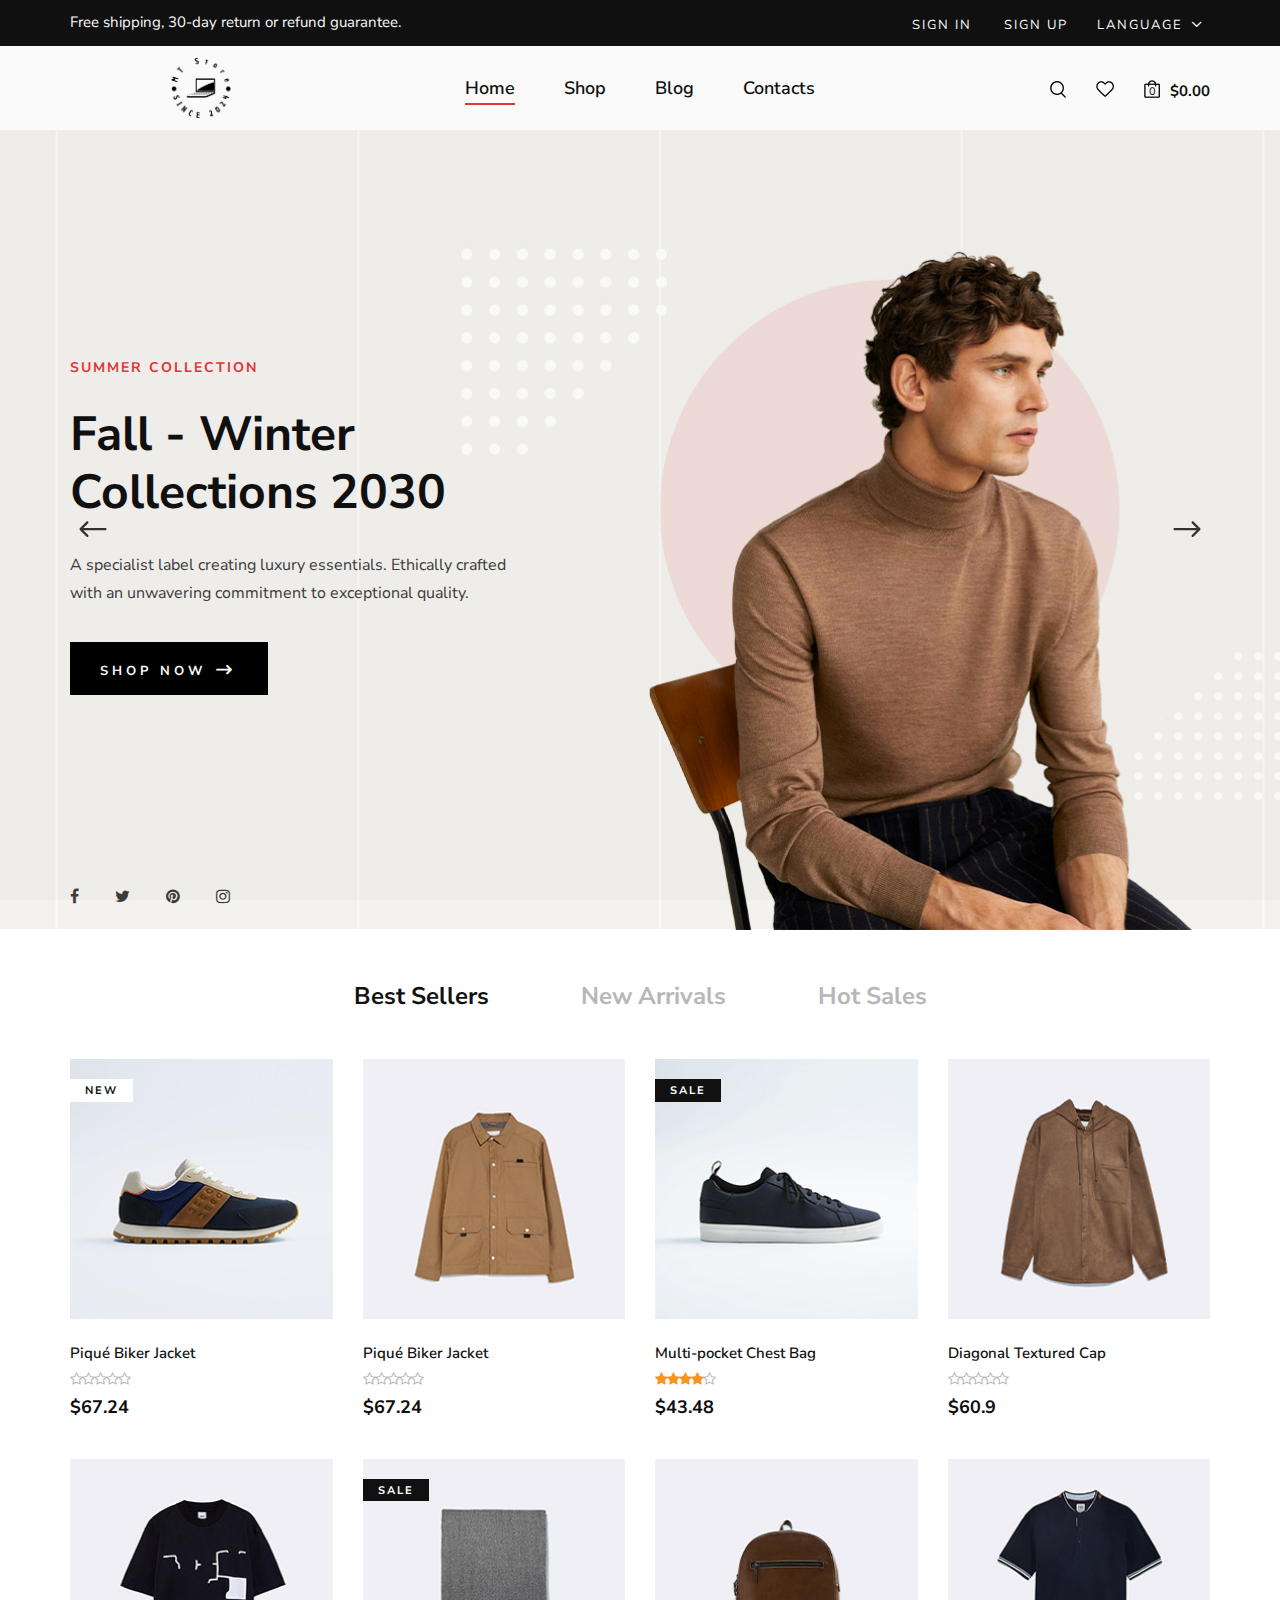
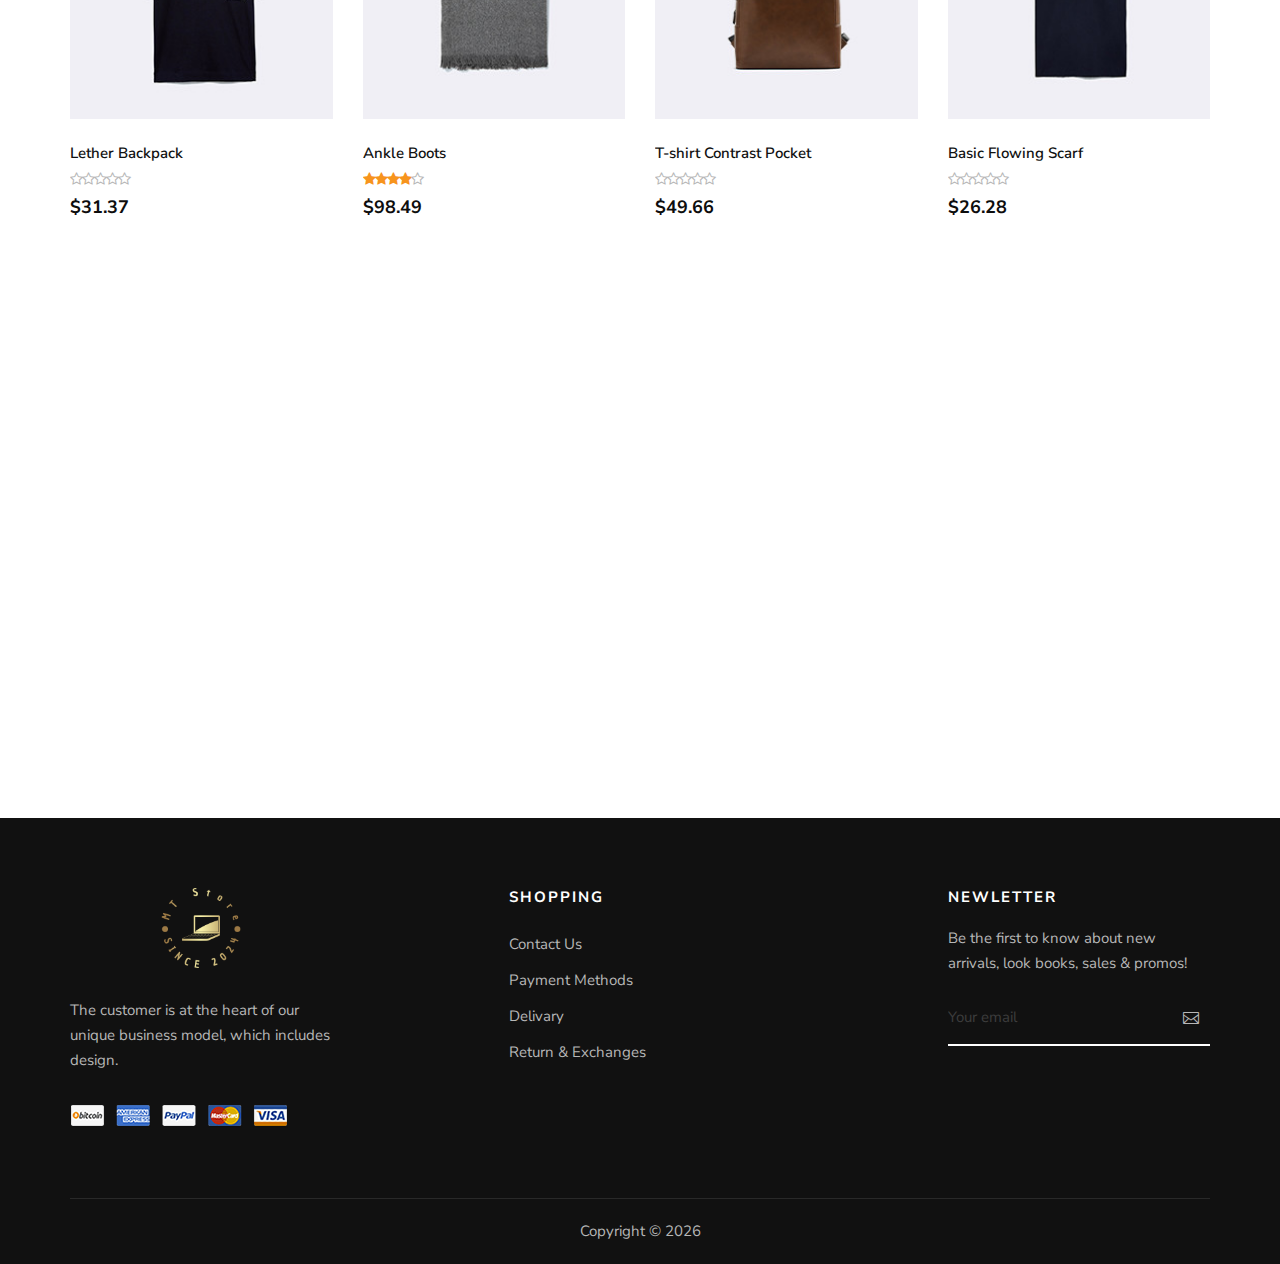
==== index.html @ 8615e16f "first commit" ====
<!DOCTYPE html>
<html lang="zxx">

<head>
  <meta charset="UTF-8">
  <meta name="description" content="Male_Fashion Template">
  <meta name="keywords" content="Male_Fashion, unica, creative, html">
  <meta name="viewport" content="width=device-width, initial-scale=1.0">
  <meta http-equiv="X-UA-Compatible" content="ie=edge">
  <title>MT Store</title>

  <link
    href="https://fonts.googleapis.com/css2?family=Nunito+Sans:wght@300;400;600;700;800;900&display=swap"
    rel="stylesheet">

  <link rel="stylesheet" href="css/bootstrap.min.css" type="text/css">
  <link rel="stylesheet" href="css/font-awesome.min.css" type="text/css">
  <link rel="stylesheet" href="css/elegant-icons.css" type="text/css">
  <link rel="stylesheet" href="css/magnific-popup.css" type="text/css">
  <link rel="stylesheet" href="css/nice-select.css" type="text/css">
  <link rel="stylesheet" href="css/owl.carousel.min.css" type="text/css">
  <link rel="stylesheet" href="css/slicknav.min.css" type="text/css">
  <link rel="stylesheet" href="css/style.css" type="text/css">
</head>

<body>
  <div id="preloder">
    <div class="loader"></div>
  </div>

  <header class="header">
    <div class="header__top">
      <div class="container">
        <div class="row">
          <div class="col-lg-6 col-md-7">
            <div class="header__top__left">
              <p>Free shipping, 30-day return or refund guarantee.</p>
            </div>
          </div>
          <div class="col-lg-6 col-md-5">
            <div class="header__top__right">
              <div class="header__top__links">
                <a href="#">Sign in</a>
                <a href="#">Sign up</a>
              </div>
              <div class="header__top__hover">
                <span>Language <i class="arrow_carrot-down"></i></span>
                <ul>
                  <li>Vietnam</li>
                  <li>English</li>
                  <li>Japan</li>
                </ul>
              </div>
            </div>
          </div>
        </div>
      </div>
    </div>
    <div class="container">
      <div class="row">
        <div class="col-lg-3 col-md-3 justify-content-center align-items-center d-flex">
          <a href="./index.html"><img src="img/mtstore-logo.png" alt="" width="60"
              height="60"></a>
        </div>
        <div class="col-lg-6 col-md-6">
          <nav class="header__menu mobile-menu">
            <ul>
              <li class="active"><a href="./index.html">Home</a></li>
              <li><a href="./shop.html">Shop</a></li>
              <li><a href="./blog.html">Blog</a></li>
              <li><a href="./subpage/contact.html">Contacts</a></li>
            </ul>
          </nav>
        </div>
        <div class="col-lg-3 col-md-3">
          <div class="header__nav__option">
            <a href="#" class="search-switch"><img src="./img/icon/search.png" alt=""></a>
            <a href="#"><img src="./img/icon/heart.png" alt=""></a>
            <a href="#"><img src="./img/icon/cart.png" alt="">
              <span>0</span></a>
            <div class="price">$0.00</div>
          </div>
        </div>
      </div>
      <div class="canvas__open"><i class="fa fa-bars"></i></div>
    </div>
  </header>

  <section class="hero">
    <div class="hero__slider owl-carousel">
      <div class="hero__items set-bg" data-setbg="img/hero/hero-1.jpg">
        <div class="container">
          <div class="row">
            <div class="col-xl-5 col-lg-7 col-md-8">
              <div class="hero__text">
                <h6>Summer Collection</h6>
                <h2>Fall - Winter Collections 2030</h2>
                <p>A specialist label creating luxury essentials.
                  Ethically crafted with an unwavering
                  commitment to exceptional quality.</p>
                <a href="#" class="primary-btn">Shop now <span
                    class="arrow_right"></span></a>
                <div class="hero__social">
                  <a href="#"><i class="fa fa-facebook"></i></a>
                  <a href="#"><i class="fa fa-twitter"></i></a>
                  <a href="#"><i class="fa fa-pinterest"></i></a>
                  <a href="#"><i class="fa fa-instagram"></i></a>
                </div>
              </div>
            </div>
          </div>
        </div>
      </div>
      <div class="hero__items set-bg" data-setbg="img/hero/hero-2.jpg">
        <div class="container">
          <div class="row">
            <div class="col-xl-5 col-lg-7 col-md-8">
              <div class="hero__text">
                <h6>Summer Collection</h6>
                <h2>Fall - Winter Collections 2030</h2>
                <p>A specialist label creating luxury essentials.
                  Ethically crafted with an unwavering
                  commitment to exceptional quality.</p>
                <a href="#" class="primary-btn">Shop now <span
                    class="arrow_right"></span></a>
                <div class="hero__social">
                  <a href="#"><i class="fa fa-facebook"></i></a>
                  <a href="#"><i class="fa fa-twitter"></i></a>
                  <a href="#"><i class="fa fa-pinterest"></i></a>
                  <a href="#"><i class="fa fa-instagram"></i></a>
                </div>
              </div>
            </div>
          </div>
        </div>
      </div>
    </div>
  </section>

  <section class="product spad mt-5">
    <div class="container">
      <div class="row">
        <div class="col-lg-12">
          <ul class="filter__controls">
            <li class="active" data-filter="*">Best Sellers</li>
            <li data-filter=".new-arrivals">New Arrivals</li>
            <li data-filter=".hot-sales">Hot Sales</li>
          </ul>
        </div>
      </div>
      <div class="row product__filter">
        <div class="col-lg-3 col-md-6 col-sm-6 col-md-6 col-sm-6 mix new-arrivals">
          <div class="product__item">
            <div class="product__item__pic set-bg" data-setbg="img/product/product-1.jpg">
              <span class="label">New</span>
              <ul class="product__hover">
                <li><a href="#"><img src="img/icon/heart.png" alt=""></a>
                </li>
                <li><a href="#"><img src="img/icon/compare.png" alt="">
                    <span>Compare</span></a></li>
                <li><a href="#"><img src="img/icon/search.png" alt=""></a>
                </li>
              </ul>
            </div>
            <div class="product__item__text">
              <h6>Piqué Biker Jacket</h6>
              <a href="#" class="add-cart">+ Add To Cart</a>
              <div class="rating">
                <i class="fa fa-star-o"></i>
                <i class="fa fa-star-o"></i>
                <i class="fa fa-star-o"></i>
                <i class="fa fa-star-o"></i>
                <i class="fa fa-star-o"></i>
              </div>
              <h5>$67.24</h5>
              <div class="product__color__select">
                <label for="pc-1">
                  <input type="radio" id="pc-1">
                </label>
                <label class="active black" for="pc-2">
                  <input type="radio" id="pc-2">
                </label>
                <label class="grey" for="pc-3">
                  <input type="radio" id="pc-3">
                </label>
              </div>
            </div>
          </div>
        </div>
        <div class="col-lg-3 col-md-6 col-sm-6 col-md-6 col-sm-6 mix hot-sales">
          <div class="product__item">
            <div class="product__item__pic set-bg" data-setbg="img/product/product-2.jpg">
              <ul class="product__hover">
                <li><a href="#"><img src="img/icon/heart.png" alt=""></a>
                </li>
                <li><a href="#"><img src="img/icon/compare.png" alt="">
                    <span>Compare</span></a></li>
                <li><a href="#"><img src="img/icon/search.png" alt=""></a>
                </li>
              </ul>
            </div>
            <div class="product__item__text">
              <h6>Piqué Biker Jacket</h6>
              <a href="#" class="add-cart">+ Add To Cart</a>
              <div class="rating">
                <i class="fa fa-star-o"></i>
                <i class="fa fa-star-o"></i>
                <i class="fa fa-star-o"></i>
                <i class="fa fa-star-o"></i>
                <i class="fa fa-star-o"></i>
              </div>
              <h5>$67.24</h5>
              <div class="product__color__select">
                <label for="pc-4">
                  <input type="radio" id="pc-4">
                </label>
                <label class="active black" for="pc-5">
                  <input type="radio" id="pc-5">
                </label>
                <label class="grey" for="pc-6">
                  <input type="radio" id="pc-6">
                </label>
              </div>
            </div>
          </div>
        </div>
        <div class="col-lg-3 col-md-6 col-sm-6 col-md-6 col-sm-6 mix new-arrivals">
          <div class="product__item sale">
            <div class="product__item__pic set-bg" data-setbg="img/product/product-3.jpg">
              <span class="label">Sale</span>
              <ul class="product__hover">
                <li><a href="#"><img src="img/icon/heart.png" alt=""></a>
                </li>
                <li><a href="#"><img src="img/icon/compare.png" alt="">
                    <span>Compare</span></a></li>
                <li><a href="#"><img src="img/icon/search.png" alt=""></a>
                </li>
              </ul>
            </div>
            <div class="product__item__text">
              <h6>Multi-pocket Chest Bag</h6>
              <a href="#" class="add-cart">+ Add To Cart</a>
              <div class="rating">
                <i class="fa fa-star"></i>
                <i class="fa fa-star"></i>
                <i class="fa fa-star"></i>
                <i class="fa fa-star"></i>
                <i class="fa fa-star-o"></i>
              </div>
              <h5>$43.48</h5>
              <div class="product__color__select">
                <label for="pc-7">
                  <input type="radio" id="pc-7">
                </label>
                <label class="active black" for="pc-8">
                  <input type="radio" id="pc-8">
                </label>
                <label class="grey" for="pc-9">
                  <input type="radio" id="pc-9">
                </label>
              </div>
            </div>
          </div>
        </div>
        <div class="col-lg-3 col-md-6 col-sm-6 col-md-6 col-sm-6 mix hot-sales">
          <div class="product__item">
            <div class="product__item__pic set-bg" data-setbg="img/product/product-4.jpg">
              <ul class="product__hover">
                <li><a href="#"><img src="img/icon/heart.png" alt=""></a>
                </li>
                <li><a href="#"><img src="img/icon/compare.png" alt="">
                    <span>Compare</span></a></li>
                <li><a href="#"><img src="img/icon/search.png" alt=""></a>
                </li>
              </ul>
            </div>
            <div class="product__item__text">
              <h6>Diagonal Textured Cap</h6>
              <a href="#" class="add-cart">+ Add To Cart</a>
              <div class="rating">
                <i class="fa fa-star-o"></i>
                <i class="fa fa-star-o"></i>
                <i class="fa fa-star-o"></i>
                <i class="fa fa-star-o"></i>
                <i class="fa fa-star-o"></i>
              </div>
              <h5>$60.9</h5>
              <div class="product__color__select">
                <label for="pc-10">
                  <input type="radio" id="pc-10">
                </label>
                <label class="active black" for="pc-11">
                  <input type="radio" id="pc-11">
                </label>
                <label class="grey" for="pc-12">
                  <input type="radio" id="pc-12">
                </label>
              </div>
            </div>
          </div>
        </div>
        <div class="col-lg-3 col-md-6 col-sm-6 col-md-6 col-sm-6 mix new-arrivals">
          <div class="product__item">
            <div class="product__item__pic set-bg" data-setbg="img/product/product-5.jpg">
              <ul class="product__hover">
                <li><a href="#"><img src="img/icon/heart.png" alt=""></a>
                </li>
                <li><a href="#"><img src="img/icon/compare.png" alt="">
                    <span>Compare</span></a></li>
                <li><a href="#"><img src="img/icon/search.png" alt=""></a>
                </li>
              </ul>
            </div>
            <div class="product__item__text">
              <h6>Lether Backpack</h6>
              <a href="#" class="add-cart">+ Add To Cart</a>
              <div class="rating">
                <i class="fa fa-star-o"></i>
                <i class="fa fa-star-o"></i>
                <i class="fa fa-star-o"></i>
                <i class="fa fa-star-o"></i>
                <i class="fa fa-star-o"></i>
              </div>
              <h5>$31.37</h5>
              <div class="product__color__select">
                <label for="pc-13">
                  <input type="radio" id="pc-13">
                </label>
                <label class="active black" for="pc-14">
                  <input type="radio" id="pc-14">
                </label>
                <label class="grey" for="pc-15">
                  <input type="radio" id="pc-15">
                </label>
              </div>
            </div>
          </div>
        </div>
        <div class="col-lg-3 col-md-6 col-sm-6 col-md-6 col-sm-6 mix hot-sales">
          <div class="product__item sale">
            <div class="product__item__pic set-bg" data-setbg="img/product/product-6.jpg">
              <span class="label">Sale</span>
              <ul class="product__hover">
                <li><a href="#"><img src="img/icon/heart.png" alt=""></a>
                </li>
                <li><a href="#"><img src="img/icon/compare.png" alt="">
                    <span>Compare</span></a></li>
                <li><a href="#"><img src="img/icon/search.png" alt=""></a>
                </li>
              </ul>
            </div>
            <div class="product__item__text">
              <h6>Ankle Boots</h6>
              <a href="#" class="add-cart">+ Add To Cart</a>
              <div class="rating">
                <i class="fa fa-star"></i>
                <i class="fa fa-star"></i>
                <i class="fa fa-star"></i>
                <i class="fa fa-star"></i>
                <i class="fa fa-star-o"></i>
              </div>
              <h5>$98.49</h5>
              <div class="product__color__select">
                <label for="pc-16">
                  <input type="radio" id="pc-16">
                </label>
                <label class="active black" for="pc-17">
                  <input type="radio" id="pc-17">
                </label>
                <label class="grey" for="pc-18">
                  <input type="radio" id="pc-18">
                </label>
              </div>
            </div>
          </div>
        </div>
        <div class="col-lg-3 col-md-6 col-sm-6 col-md-6 col-sm-6 mix new-arrivals">
          <div class="product__item">
            <div class="product__item__pic set-bg" data-setbg="img/product/product-7.jpg">
              <ul class="product__hover">
                <li><a href="#"><img src="img/icon/heart.png" alt=""></a>
                </li>
                <li><a href="#"><img src="img/icon/compare.png" alt="">
                    <span>Compare</span></a></li>
                <li><a href="#"><img src="img/icon/search.png" alt=""></a>
                </li>
              </ul>
            </div>
            <div class="product__item__text">
              <h6>T-shirt Contrast Pocket</h6>
              <a href="#" class="add-cart">+ Add To Cart</a>
              <div class="rating">
                <i class="fa fa-star-o"></i>
                <i class="fa fa-star-o"></i>
                <i class="fa fa-star-o"></i>
                <i class="fa fa-star-o"></i>
                <i class="fa fa-star-o"></i>
              </div>
              <h5>$49.66</h5>
              <div class="product__color__select">
                <label for="pc-19">
                  <input type="radio" id="pc-19">
                </label>
                <label class="active black" for="pc-20">
                  <input type="radio" id="pc-20">
                </label>
                <label class="grey" for="pc-21">
                  <input type="radio" id="pc-21">
                </label>
              </div>
            </div>
          </div>
        </div>
        <div class="col-lg-3 col-md-6 col-sm-6 col-md-6 col-sm-6 mix hot-sales">
          <div class="product__item">
            <div class="product__item__pic set-bg" data-setbg="img/product/product-8.jpg">
              <ul class="product__hover">
                <li><a href="#"><img src="img/icon/heart.png" alt=""></a>
                </li>
                <li><a href="#"><img src="img/icon/compare.png" alt="">
                    <span>Compare</span></a></li>
                <li><a href="#"><img src="img/icon/search.png" alt=""></a>
                </li>
              </ul>
            </div>
            <div class="product__item__text">
              <h6>Basic Flowing Scarf</h6>
              <a href="#" class="add-cart">+ Add To Cart</a>
              <div class="rating">
                <i class="fa fa-star-o"></i>
                <i class="fa fa-star-o"></i>
                <i class="fa fa-star-o"></i>
                <i class="fa fa-star-o"></i>
                <i class="fa fa-star-o"></i>
              </div>
              <h5>$26.28</h5>
              <div class="product__color__select">
                <label for="pc-22">
                  <input type="radio" id="pc-22">
                </label>
                <label class="active black" for="pc-23">
                  <input type="radio" id="pc-23">
                </label>
                <label class="grey" for="pc-24">
                  <input type="radio" id="pc-24">
                </label>
              </div>
            </div>
          </div>
        </div>
      </div>
    </div>
  </section>

  <div class="map">
    <iframe class="gmap_iframe" frameborder="0" height="100%" scrolling="no"
      marginheight="0" marginwidth="0"
      src="https://maps.google.com/maps?width=600&amp;height=400&amp;hl=en&amp;q=941 Tran xuan soan&amp;t=&amp;z=14&amp;ie=UTF8&amp;iwloc=B&amp;output=embed">
    </iframe>
  </div>
  <footer class="footer">
    <div class="container">
      <div class="row justify-content-between">
        <div class="col-lg-3 col-md-6 col-sm-6">
          <div class="footer__about">
            <div class="footer__logo d-flex justify-content-center">
              <a href="#"><img src="img/mtstore-footer-logo.png" alt="" width="80"
                  height="80"></a>
            </div>
            <p>The customer is at the heart of our unique business model,
              which includes design.</p>
            <a href="#"><img src="img/payment.png" alt=""></a>
          </div>
        </div>
        <div class="col-lg-2 col-md-3 col-sm-6">
          <div class="footer__widget">
            <h6>Shopping</h6>
            <ul>
              <li><a href="#">Contact Us</a></li>
              <li><a href="#">Payment Methods</a></li>
              <li><a href="#">Delivary</a></li>
              <li><a href="#">Return & Exchanges</a></li>
            </ul>
          </div>
        </div>
        <div class="col-lg-3 offset-lg-1 col-md-6 col-sm-6">
          <div class="footer__widget">
            <h6>NewLetter</h6>
            <div class="footer__newslatter">
              <p>Be the first to know about new arrivals, look books,
                sales
                & promos!</p>
              <form action="#">
                <input type="text" placeholder="Your email">
                <button type="submit"><span class="icon_mail_alt"></span></button>
              </form>
            </div>
          </div>
        </div>
      </div>
      <div class="row">
        <div class="col-lg-12 text-center">
          <div class="footer__copyright__text">
            <p>Copyright ©
              <script>
                document.write(new Date().getFullYear());
              </script>
          </div>
        </div>
      </div>
    </div>
  </footer>

  <div class="search-model">
    <div class="h-100 d-flex align-items-center justify-content-center">
      <div class="search-close-switch">+</div>
      <form class="search-model-form">
        <input type="text" id="search-input" placeholder="Search here.....">
      </form>
    </div>
  </div>

  <script src="script/jquery-3.3.1.min.js"></script>
  <script src="script/bootstrap.min.js"></script>
  <script src="script/jquery.nice-select.min.js"></script>
  <script src="script/jquery.nicescroll.min.js"></script>
  <script src="script/jquery.magnific-popup.min.js"></script>
  <script src="script/jquery.countdown.min.js"></script>
  <script src="script/jquery.slicknav.js"></script>
  <script src="script/mixitup.min.js"></script>
  <script src="script/owl.carousel.min.js"></script>
  <script src="script/main.js"></script>
</body>

</html>
---- css/elegant-icons.css ----
@font-face {
	font-family: 'ElegantIcons';
	src:url('../fonts/ElegantIcons.eot');
	src:url('../fonts/ElegantIcons.eot?#iefix') format('embedded-opentype'),
		url('../fonts/ElegantIcons.woff') format('woff'),
		url('../fonts/ElegantIcons.ttf') format('truetype'),
		url('../fonts/ElegantIcons.svg#ElegantIcons') format('svg');
	font-weight: normal;
	font-style: normal;
}

/* Use the following CSS code if you want to use data attributes for inserting your icons */
[data-icon]:before {
	font-family: 'ElegantIcons';
	content: attr(data-icon);
	speak: none;
	font-weight: normal;
	font-variant: normal;
	text-transform: none;
	line-height: 1;
	-webkit-font-smoothing: antialiased;
	-moz-osx-font-smoothing: grayscale;
}

/* Use the following CSS code if you want to have a class per icon */
/*
Instead of a list of all class selectors,
you can use the generic selector below, but it's slower:
[class*="your-class-prefix"] {
*/
.arrow_up, .arrow_down, .arrow_left, .arrow_right, .arrow_left-up, .arrow_right-up, .arrow_right-down, .arrow_left-down, .arrow-up-down, .arrow_up-down_alt, .arrow_left-right_alt, .arrow_left-right, .arrow_expand_alt2, .arrow_expand_alt, .arrow_condense, .arrow_expand, .arrow_move, .arrow_carrot-up, .arrow_carrot-down, .arrow_carrot-left, .arrow_carrot-right, .arrow_carrot-2up, .arrow_carrot-2down, .arrow_carrot-2left, .arrow_carrot-2right, .arrow_carrot-up_alt2, .arrow_carrot-down_alt2, .arrow_carrot-left_alt2, .arrow_carrot-right_alt2, .arrow_carrot-2up_alt2, .arrow_carrot-2down_alt2, .arrow_carrot-2left_alt2, .arrow_carrot-2right_alt2, .arrow_triangle-up, .arrow_triangle-down, .arrow_triangle-left, .arrow_triangle-right, .arrow_triangle-up_alt2, .arrow_triangle-down_alt2, .arrow_triangle-left_alt2, .arrow_triangle-right_alt2, .arrow_back, .icon_minus-06, .icon_plus, .icon_close, .icon_check, .icon_minus_alt2, .icon_plus_alt2, .icon_close_alt2, .icon_check_alt2, .icon_zoom-out_alt, .icon_zoom-in_alt, .icon_search, .icon_box-empty, .icon_box-selected, .icon_minus-box, .icon_plus-box, .icon_box-checked, .icon_circle-empty, .icon_circle-slelected, .icon_stop_alt2, .icon_stop, .icon_pause_alt2, .icon_pause, .icon_menu, .icon_menu-square_alt2, .icon_menu-circle_alt2, .icon_ul, .icon_ol, .icon_adjust-horiz, .icon_adjust-vert, .icon_document_alt, .icon_documents_alt, .icon_pencil, .icon_pencil-edit_alt, .icon_pencil-edit, .icon_folder-alt, .icon_folder-open_alt, .icon_folder-add_alt, .icon_info_alt, .icon_error-oct_alt, .icon_error-circle_alt, .icon_error-triangle_alt, .icon_question_alt2, .icon_question, .icon_comment_alt, .icon_chat_alt, .icon_vol-mute_alt, .icon_volume-low_alt, .icon_volume-high_alt, .icon_quotations, .icon_quotations_alt2, .icon_clock_alt, .icon_lock_alt, .icon_lock-open_alt, .icon_key_alt, .icon_cloud_alt, .icon_cloud-upload_alt, .icon_cloud-download_alt, .icon_image, .icon_images, .icon_lightbulb_alt, .icon_gift_alt, .icon_house_alt, .icon_genius, .icon_mobile, .icon_tablet, .icon_laptop, .icon_desktop, .icon_camera_alt, .icon_mail_alt, .icon_cone_alt, .icon_ribbon_alt, .icon_bag_alt, .icon_creditcard, .icon_cart_alt, .icon_paperclip, .icon_tag_alt, .icon_tags_alt, .icon_trash_alt, .icon_cursor_alt, .icon_mic_alt, .icon_compass_alt, .icon_pin_alt, .icon_pushpin_alt, .icon_map_alt, .icon_drawer_alt, .icon_toolbox_alt, .icon_book_alt, .icon_calendar, .icon_film, .icon_table, .icon_contacts_alt, .icon_headphones, .icon_lifesaver, .icon_piechart, .icon_refresh, .icon_link_alt, .icon_link, .icon_loading, .icon_blocked, .icon_archive_alt, .icon_heart_alt, .icon_star_alt, .icon_star-half_alt, .icon_star, .icon_star-half, .icon_tools, .icon_tool, .icon_cog, .icon_cogs, .arrow_up_alt, .arrow_down_alt, .arrow_left_alt, .arrow_right_alt, .arrow_left-up_alt, .arrow_right-up_alt, .arrow_right-down_alt, .arrow_left-down_alt, .arrow_condense_alt, .arrow_expand_alt3, .arrow_carrot_up_alt, .arrow_carrot-down_alt, .arrow_carrot-left_alt, .arrow_carrot-right_alt, .arrow_carrot-2up_alt, .arrow_carrot-2dwnn_alt, .arrow_carrot-2left_alt, .arrow_carrot-2right_alt, .arrow_triangle-up_alt, .arrow_triangle-down_alt, .arrow_triangle-left_alt, .arrow_triangle-right_alt, .icon_minus_alt, .icon_plus_alt, .icon_close_alt, .icon_check_alt, .icon_zoom-out, .icon_zoom-in, .icon_stop_alt, .icon_menu-square_alt, .icon_menu-circle_alt, .icon_document, .icon_documents, .icon_pencil_alt, .icon_folder, .icon_folder-open, .icon_folder-add, .icon_folder_upload, .icon_folder_download, .icon_info, .icon_error-circle, .icon_error-oct, .icon_error-triangle, .icon_question_alt, .icon_comment, .icon_chat, .icon_vol-mute, .icon_volume-low, .icon_volume-high, .icon_quotations_alt, .icon_clock, .icon_lock, .icon_lock-open, .icon_key, .icon_cloud, .icon_cloud-upload, .icon_cloud-download, .icon_lightbulb, .icon_gift, .icon_house, .icon_camera, .icon_mail, .icon_cone, .icon_ribbon, .icon_bag, .icon_cart, .icon_tag, .icon_tags, .icon_trash, .icon_cursor, .icon_mic, .icon_compass, .icon_pin, .icon_pushpin, .icon_map, .icon_drawer, .icon_toolbox, .icon_book, .icon_contacts, .icon_archive, .icon_heart, .icon_profile, .icon_group, .icon_grid-2x2, .icon_grid-3x3, .icon_music, .icon_pause_alt, .icon_phone, .icon_upload, .icon_download, .social_facebook, .social_twitter, .social_pinterest, .social_googleplus, .social_tumblr, .social_tumbleupon, .social_wordpress, .social_instagram, .social_dribbble, .social_vimeo, .social_linkedin, .social_rss, .social_deviantart, .social_share, .social_myspace, .social_skype, .social_youtube, .social_picassa, .social_googledrive, .social_flickr, .social_blogger, .social_spotify, .social_delicious, .social_facebook_circle, .social_twitter_circle, .social_pinterest_circle, .social_googleplus_circle, .social_tumblr_circle, .social_stumbleupon_circle, .social_wordpress_circle, .social_instagram_circle, .social_dribbble_circle, .social_vimeo_circle, .social_linkedin_circle, .social_rss_circle, .social_deviantart_circle, .social_share_circle, .social_myspace_circle, .social_skype_circle, .social_youtube_circle, .social_picassa_circle, .social_googledrive_alt2, .social_flickr_circle, .social_blogger_circle, .social_spotify_circle, .social_delicious_circle, .social_facebook_square, .social_twitter_square, .social_pinterest_square, .social_googleplus_square, .social_tumblr_square, .social_stumbleupon_square, .social_wordpress_square, .social_instagram_square, .social_dribbble_square, .social_vimeo_square, .social_linkedin_square, .social_rss_square, .social_deviantart_square, .social_share_square, .social_myspace_square, .social_skype_square, .social_youtube_square, .social_picassa_square, .social_googledrive_square, .social_flickr_square, .social_blogger_square, .social_spotify_square, .social_delicious_square, .icon_printer, .icon_calulator, .icon_building, .icon_floppy, .icon_drive, .icon_search-2, .icon_id, .icon_id-2, .icon_puzzle, .icon_like, .icon_dislike, .icon_mug, .icon_currency, .icon_wallet, .icon_pens, .icon_easel, .icon_flowchart, .icon_datareport, .icon_briefcase, .icon_shield, .icon_percent, .icon_globe, .icon_globe-2, .icon_target, .icon_hourglass, .icon_balance, .icon_rook, .icon_printer-alt, .icon_calculator_alt, .icon_building_alt, .icon_floppy_alt, .icon_drive_alt, .icon_search_alt, .icon_id_alt, .icon_id-2_alt, .icon_puzzle_alt, .icon_like_alt, .icon_dislike_alt, .icon_mug_alt, .icon_currency_alt, .icon_wallet_alt, .icon_pens_alt, .icon_easel_alt, .icon_flowchart_alt, .icon_datareport_alt, .icon_briefcase_alt, .icon_shield_alt, .icon_percent_alt, .icon_globe_alt, .icon_clipboard {
	font-family: 'ElegantIcons';
	speak: none;
	font-style: normal;
	font-weight: normal;
	font-variant: normal;
	text-transform: none;
	line-height: 1;
	-webkit-font-smoothing: antialiased;
}
.arrow_up:before {
	content: "\21";
}
.arrow_down:before {
	content: "\22";
}
.arrow_left:before {
	content: "\23";
}
.arrow_right:before {
	content: "\24";
}
.arrow_left-up:before {
	content: "\25";
}
.arrow_right-up:before {
	content: "\26";
}
.arrow_right-down:before {
	content: "\27";
}
.arrow_left-down:before {
	content: "\28";
}
.arrow-up-down:before {
	content: "\29";
}
.arrow_up-down_alt:before {
	content: "\2a";
}
.arrow_left-right_alt:before {
	content: "\2b";
}
.arrow_left-right:before {
	content: "\2c";
}
.arrow_expand_alt2:before {
	content: "\2d";
}
.arrow_expand_alt:before {
	content: "\2e";
}
.arrow_condense:before {
	content: "\2f";
}
.arrow_expand:before {
	content: "\30";
}
.arrow_move:before {
	content: "\31";
}
.arrow_carrot-up:before {
	content: "\32";
}
.arrow_carrot-down:before {
	content: "\33";
}
.arrow_carrot-left:before {
	content: "\34";
}
.arrow_carrot-right:before {
	content: "\35";
}
.arrow_carrot-2up:before {
	content: "\36";
}
.arrow_carrot-2down:before {
	content: "\37";
}
.arrow_carrot-2left:before {
	content: "\38";
}
.arrow_carrot-2right:before {
	content: "\39";
}
.arrow_carrot-up_alt2:before {
	content: "\3a";
}
.arrow_carrot-down_alt2:before {
	content: "\3b";
}
.arrow_carrot-left_alt2:before {
	content: "\3c";
}
.arrow_carrot-right_alt2:before {
	content: "\3d";
}
.arrow_carrot-2up_alt2:before {
	content: "\3e";
}
.arrow_carrot-2down_alt2:before {
	content: "\3f";
}
.arrow_carrot-2left_alt2:before {
	content: "\40";
}
.arrow_carrot-2right_alt2:before {
	content: "\41";
}
.arrow_triangle-up:before {
	content: "\42";
}
.arrow_triangle-down:before {
	content: "\43";
}
.arrow_triangle-left:before {
	content: "\44";
}
.arrow_triangle-right:before {
	content: "\45";
}
.arrow_triangle-up_alt2:before {
	content: "\46";
}
.arrow_triangle-down_alt2:before {
	content: "\47";
}
.arrow_triangle-left_alt2:before {
	content: "\48";
}
.arrow_triangle-right_alt2:before {
	content: "\49";
}
.arrow_back:before {
	content: "\4a";
}
.icon_minus-06:before {
	content: "\4b";
}
.icon_plus:before {
	content: "\4c";
}
.icon_close:before {
	content: "\4d";
}
.icon_check:before {
	content: "\4e";
}
.icon_minus_alt2:before {
	content: "\4f";
}
.icon_plus_alt2:before {
	content: "\50";
}
.icon_close_alt2:before {
	content: "\51";
}
.icon_check_alt2:before {
	content: "\52";
}
.icon_zoom-out_alt:before {
	content: "\53";
}
.icon_zoom-in_alt:before {
	content: "\54";
}
.icon_search:before {
	content: "\55";
}
.icon_box-empty:before {
	content: "\56";
}
.icon_box-selected:before {
	content: "\57";
}
.icon_minus-box:before {
	content: "\58";
}
.icon_plus-box:before {
	content: "\59";
}
.icon_box-checked:before {
	content: "\5a";
}
.icon_circle-empty:before {
	content: "\5b";
}
.icon_circle-slelected:before {
	content: "\5c";
}
.icon_stop_alt2:before {
	content: "\5d";
}
.icon_stop:before {
	content: "\5e";
}
.icon_pause_alt2:before {
	content: "\5f";
}
.icon_pause:before {
	content: "\60";
}
.icon_menu:before {
	content: "\61";
}
.icon_menu-square_alt2:before {
	content: "\62";
}
.icon_menu-circle_alt2:before {
	content: "\63";
}
.icon_ul:before {
	content: "\64";
}
.icon_ol:before {
	content: "\65";
}
.icon_adjust-horiz:before {
	content: "\66";
}
.icon_adjust-vert:before {
	content: "\67";
}
.icon_document_alt:before {
	content: "\68";
}
.icon_documents_alt:before {
	content: "\69";
}
.icon_pencil:before {
	content: "\6a";
}
.icon_pencil-edit_alt:before {
	content: "\6b";
}
.icon_pencil-edit:before {
	content: "\6c";
}
.icon_folder-alt:before {
	content: "\6d";
}
.icon_folder-open_alt:before {
	content: "\6e";
}
.icon_folder-add_alt:before {
	content: "\6f";
}
.icon_info_alt:before {
	content: "\70";
}
.icon_error-oct_alt:before {
	content: "\71";
}
.icon_error-circle_alt:before {
	content: "\72";
}
.icon_error-triangle_alt:before {
	content: "\73";
}
.icon_question_alt2:before {
	content: "\74";
}
.icon_question:before {
	content: "\75";
}
.icon_comment_alt:before {
	content: "\76";
}
.icon_chat_alt:before {
	content: "\77";
}
.icon_vol-mute_alt:before {
	content: "\78";
}
.icon_volume-low_alt:before {
	content: "\79";
}
.icon_volume-high_alt:before {
	content: "\7a";
}
.icon_quotations:before {
	content: "\7b";
}
.icon_quotations_alt2:before {
	content: "\7c";
}
.icon_clock_alt:before {
	content: "\7d";
}
.icon_lock_alt:before {
	content: "\7e";
}
.icon_lock-open_alt:before {
	content: "\e000";
}
.icon_key_alt:before {
	content: "\e001";
}
.icon_cloud_alt:before {
	content: "\e002";
}
.icon_cloud-upload_alt:before {
	content: "\e003";
}
.icon_cloud-download_alt:before {
	content: "\e004";
}
.icon_image:before {
	content: "\e005";
}
.icon_images:before {
	content: "\e006";
}
.icon_lightbulb_alt:before {
	content: "\e007";
}
.icon_gift_alt:before {
	content: "\e008";
}
.icon_house_alt:before {
	content: "\e009";
}
.icon_genius:before {
	content: "\e00a";
}
.icon_mobile:before {
	content: "\e00b";
}
.icon_tablet:before {
	content: "\e00c";
}
.icon_laptop:before {
	content: "\e00d";
}
.icon_desktop:before {
	content: "\e00e";
}
.icon_camera_alt:before {
	content: "\e00f";
}
.icon_mail_alt:before {
	content: "\e010";
}
.icon_cone_alt:before {
	content: "\e011";
}
.icon_ribbon_alt:before {
	content: "\e012";
}
.icon_bag_alt:before {
	content: "\e013";
}
.icon_creditcard:before {
	content: "\e014";
}
.icon_cart_alt:before {
	content: "\e015";
}
.icon_paperclip:before {
	content: "\e016";
}
.icon_tag_alt:before {
	content: "\e017";
}
.icon_tags_alt:before {
	content: "\e018";
}
.icon_trash_alt:before {
	content: "\e019";
}
.icon_cursor_alt:before {
	content: "\e01a";
}
.icon_mic_alt:before {
	content: "\e01b";
}
.icon_compass_alt:before {
	content: "\e01c";
}
.icon_pin_alt:before {
	content: "\e01d";
}
.icon_pushpin_alt:before {
	content: "\e01e";
}
.icon_map_alt:before {
	content: "\e01f";
}
.icon_drawer_alt:before {
	content: "\e020";
}
.icon_toolbox_alt:before {
	content: "\e021";
}
.icon_book_alt:before {
	content: "\e022";
}
.icon_calendar:before {
	content: "\e023";
}
.icon_film:before {
	content: "\e024";
}
.icon_table:before {
	content: "\e025";
}
.icon_contacts_alt:before {
	content: "\e026";
}
.icon_headphones:before {
	content: "\e027";
}
.icon_lifesaver:before {
	content: "\e028";
}
.icon_piechart:before {
	content: "\e029";
}
.icon_refresh:before {
	content: "\e02a";
}
.icon_link_alt:before {
	content: "\e02b";
}
.icon_link:before {
	content: "\e02c";
}
.icon_loading:before {
	content: "\e02d";
}
.icon_blocked:before {
	content: "\e02e";
}
.icon_archive_alt:before {
	content: "\e02f";
}
.icon_heart_alt:before {
	content: "\e030";
}
.icon_star_alt:before {
	content: "\e031";
}
.icon_star-half_alt:before {
	content: "\e032";
}
.icon_star:before {
	content: "\e033";
}
.icon_star-half:before {
	content: "\e034";
}
.icon_tools:before {
	content: "\e035";
}
.icon_tool:before {
	content: "\e036";
}
.icon_cog:before {
	content: "\e037";
}
.icon_cogs:before {
	content: "\e038";
}
.arrow_up_alt:before {
	content: "\e039";
}
.arrow_down_alt:before {
	content: "\e03a";
}
.arrow_left_alt:before {
	content: "\e03b";
}
.arrow_right_alt:before {
	content: "\e03c";
}
.arrow_left-up_alt:before {
	content: "\e03d";
}
.arrow_right-up_alt:before {
	content: "\e03e";
}
.arrow_right-down_alt:before {
	content: "\e03f";
}
.arrow_left-down_alt:before {
	content: "\e040";
}
.arrow_condense_alt:before {
	content: "\e041";
}
.arrow_expand_alt3:before {
	content: "\e042";
}
.arrow_carrot_up_alt:before {
	content: "\e043";
}
.arrow_carrot-down_alt:before {
	content: "\e044";
}
.arrow_carrot-left_alt:before {
	content: "\e045";
}
.arrow_carrot-right_alt:before {
	content: "\e046";
}
.arrow_carrot-2up_alt:before {
	content: "\e047";
}
.arrow_carrot-2dwnn_alt:before {
	content: "\e048";
}
.arrow_carrot-2left_alt:before {
	content: "\e049";
}
.arrow_carrot-2right_alt:before {
	content: "\e04a";
}
.arrow_triangle-up_alt:before {
	content: "\e04b";
}
.arrow_triangle-down_alt:before {
	content: "\e04c";
}
.arrow_triangle-left_alt:before {
	content: "\e04d";
}
.arrow_triangle-right_alt:before {
	content: "\e04e";
}
.icon_minus_alt:before {
	content: "\e04f";
}
.icon_plus_alt:before {
	content: "\e050";
}
.icon_close_alt:before {
	content: "\e051";
}
.icon_check_alt:before {
	content: "\e052";
}
.icon_zoom-out:before {
	content: "\e053";
}
.icon_zoom-in:before {
	content: "\e054";
}
.icon_stop_alt:before {
	content: "\e055";
}
.icon_menu-square_alt:before {
	content: "\e056";
}
.icon_menu-circle_alt:before {
	content: "\e057";
}
.icon_document:before {
	content: "\e058";
}
.icon_documents:before {
	content: "\e059";
}
.icon_pencil_alt:before {
	content: "\e05a";
}
.icon_folder:before {
	content: "\e05b";
}
.icon_folder-open:before {
	content: "\e05c";
}
.icon_folder-add:before {
	content: "\e05d";
}
.icon_folder_upload:before {
	content: "\e05e";
}
.icon_folder_download:before {
	content: "\e05f";
}
.icon_info:before {
	content: "\e060";
}
.icon_error-circle:before {
	content: "\e061";
}
.icon_error-oct:before {
	content: "\e062";
}
.icon_error-triangle:before {
	content: "\e063";
}
.icon_question_alt:before {
	content: "\e064";
}
.icon_comment:before {
	content: "\e065";
}
.icon_chat:before {
	content: "\e066";
}
.icon_vol-mute:before {
	content: "\e067";
}
.icon_volume-low:before {
	content: "\e068";
}
.icon_volume-high:before {
	content: "\e069";
}
.icon_quotations_alt:before {
	content: "\e06a";
}
.icon_clock:before {
	content: "\e06b";
}
.icon_lock:before {
	content: "\e06c";
}
.icon_lock-open:before {
	content: "\e06d";
}
.icon_key:before {
	content: "\e06e";
}
.icon_cloud:before {
	content: "\e06f";
}
.icon_cloud-upload:before {
	content: "\e070";
}
.icon_cloud-download:before {
	content: "\e071";
}
.icon_lightbulb:before {
	content: "\e072";
}
.icon_gift:before {
	content: "\e073";
}
.icon_house:before {
	content: "\e074";
}
.icon_camera:before {
	content: "\e075";
}
.icon_mail:before {
	content: "\e076";
}
.icon_cone:before {
	content: "\e077";
}
.icon_ribbon:before {
	content: "\e078";
}
.icon_bag:before {
	content: "\e079";
}
.icon_cart:before {
	content: "\e07a";
}
.icon_tag:before {
	content: "\e07b";
}
.icon_tags:before {
	content: "\e07c";
}
.icon_trash:before {
	content: "\e07d";
}
.icon_cursor:before {
	content: "\e07e";
}
.icon_mic:before {
	content: "\e07f";
}
.icon_compass:before {
	content: "\e080";
}
.icon_pin:before {
	content: "\e081";
}
.icon_pushpin:before {
	content: "\e082";
}
.icon_map:before {
	content: "\e083";
}
.icon_drawer:before {
	content: "\e084";
}
.icon_toolbox:before {
	content: "\e085";
}
.icon_book:before {
	content: "\e086";
}
.icon_contacts:before {
	content: "\e087";
}
.icon_archive:before {
	content: "\e088";
}
.icon_heart:before {
	content: "\e089";
}
.icon_profile:before {
	content: "\e08a";
}
.icon_group:before {
	content: "\e08b";
}
.icon_grid-2x2:before {
	content: "\e08c";
}
.icon_grid-3x3:before {
	content: "\e08d";
}
.icon_music:before {
	content: "\e08e";
}
.icon_pause_alt:before {
	content: "\e08f";
}
.icon_phone:before {
	content: "\e090";
}
.icon_upload:before {
	content: "\e091";
}
.icon_download:before {
	content: "\e092";
}
.social_facebook:before {
	content: "\e093";
}
.social_twitter:before {
	content: "\e094";
}
.social_pinterest:before {
	content: "\e095";
}
.social_googleplus:before {
	content: "\e096";
}
.social_tumblr:before {
	content: "\e097";
}
.social_tumbleupon:before {
	content: "\e098";
}
.social_wordpress:before {
	content: "\e099";
}
.social_instagram:before {
	content: "\e09a";
}
.social_dribbble:before {
	content: "\e09b";
}
.social_vimeo:before {
	content: "\e09c";
}
.social_linkedin:before {
	content: "\e09d";
}
.social_rss:before {
	content: "\e09e";
}
.social_deviantart:before {
	content: "\e09f";
}
.social_share:before {
	content: "\e0a0";
}
.social_myspace:before {
	content: "\e0a1";
}
.social_skype:before {
	content: "\e0a2";
}
.social_youtube:before {
	content: "\e0a3";
}
.social_picassa:before {
	content: "\e0a4";
}
.social_googledrive:before {
	content: "\e0a5";
}
.social_flickr:before {
	content: "\e0a6";
}
.social_blogger:before {
	content: "\e0a7";
}
.social_spotify:before {
	content: "\e0a8";
}
.social_delicious:before {
	content: "\e0a9";
}
.social_facebook_circle:before {
	content: "\e0aa";
}
.social_twitter_circle:before {
	content: "\e0ab";
}
.social_pinterest_circle:before {
	content: "\e0ac";
}
.social_googleplus_circle:before {
	content: "\e0ad";
}
.social_tumblr_circle:before {
	content: "\e0ae";
}
.social_stumbleupon_circle:before {
	content: "\e0af";
}
.social_wordpress_circle:before {
	content: "\e0b0";
}
.social_instagram_circle:before {
	content: "\e0b1";
}
.social_dribbble_circle:before {
	content: "\e0b2";
}
.social_vimeo_circle:before {
	content: "\e0b3";
}
.social_linkedin_circle:before {
	content: "\e0b4";
}
.social_rss_circle:before {
	content: "\e0b5";
}
.social_deviantart_circle:before {
	content: "\e0b6";
}
.social_share_circle:before {
	content: "\e0b7";
}
.social_myspace_circle:before {
	content: "\e0b8";
}
.social_skype_circle:before {
	content: "\e0b9";
}
.social_youtube_circle:before {
	content: "\e0ba";
}
.social_picassa_circle:before {
	content: "\e0bb";
}
.social_googledrive_alt2:before {
	content: "\e0bc";
}
.social_flickr_circle:before {
	content: "\e0bd";
}
.social_blogger_circle:before {
	content: "\e0be";
}
.social_spotify_circle:before {
	content: "\e0bf";
}
.social_delicious_circle:before {
	content: "\e0c0";
}
.social_facebook_square:before {
	content: "\e0c1";
}
.social_twitter_square:before {
	content: "\e0c2";
}
.social_pinterest_square:before {
	content: "\e0c3";
}
.social_googleplus_square:before {
	content: "\e0c4";
}
.social_tumblr_square:before {
	content: "\e0c5";
}
.social_stumbleupon_square:before {
	content: "\e0c6";
}
.social_wordpress_square:before {
	content: "\e0c7";
}
.social_instagram_square:before {
	content: "\e0c8";
}
.social_dribbble_square:before {
	content: "\e0c9";
}
.social_vimeo_square:before {
	content: "\e0ca";
}
.social_linkedin_square:before {
	content: "\e0cb";
}
.social_rss_square:before {
	content: "\e0cc";
}
.social_deviantart_square:before {
	content: "\e0cd";
}
.social_share_square:before {
	content: "\e0ce";
}
.social_myspace_square:before {
	content: "\e0cf";
}
.social_skype_square:before {
	content: "\e0d0";
}
.social_youtube_square:before {
	content: "\e0d1";
}
.social_picassa_square:before {
	content: "\e0d2";
}
.social_googledrive_square:before {
	content: "\e0d3";
}
.social_flickr_square:before {
	content: "\e0d4";
}
.social_blogger_square:before {
	content: "\e0d5";
}
.social_spotify_square:before {
	content: "\e0d6";
}
.social_delicious_square:before {
	content: "\e0d7";
}
.icon_printer:before {
	content: "\e103";
}
.icon_calulator:before {
	content: "\e0ee";
}
.icon_building:before {
	content: "\e0ef";
}
.icon_floppy:before {
	content: "\e0e8";
}
.icon_drive:before {
	content: "\e0ea";
}
.icon_search-2:before {
	content: "\e101";
}
.icon_id:before {
	content: "\e107";
}
.icon_id-2:before {
	content: "\e108";
}
.icon_puzzle:before {
	content: "\e102";
}
.icon_like:before {
	content: "\e106";
}
.icon_dislike:before {
	content: "\e0eb";
}
.icon_mug:before {
	content: "\e105";
}
.icon_currency:before {
	content: "\e0ed";
}
.icon_wallet:before {
	content: "\e100";
}
.icon_pens:before {
	content: "\e104";
}
.icon_easel:before {
	content: "\e0e9";
}
.icon_flowchart:before {
	content: "\e109";
}
.icon_datareport:before {
	content: "\e0ec";
}
.icon_briefcase:before {
	content: "\e0fe";
}
.icon_shield:before {
	content: "\e0f6";
}
.icon_percent:before {
	content: "\e0fb";
}
.icon_globe:before {
	content: "\e0e2";
}
.icon_globe-2:before {
	content: "\e0e3";
}
.icon_target:before {
	content: "\e0f5";
}
.icon_hourglass:before {
	content: "\e0e1";
}
.icon_balance:before {
	content: "\e0ff";
}
.icon_rook:before {
	content: "\e0f8";
}
.icon_printer-alt:before {
	content: "\e0fa";
}
.icon_calculator_alt:before {
	content: "\e0e7";
}
.icon_building_alt:before {
	content: "\e0fd";
}
.icon_floppy_alt:before {
	content: "\e0e4";
}
.icon_drive_alt:before {
	content: "\e0e5";
}
.icon_search_alt:before {
	content: "\e0f7";
}
.icon_id_alt:before {
	content: "\e0e0";
}
.icon_id-2_alt:before {
	content: "\e0fc";
}
.icon_puzzle_alt:before {
	content: "\e0f9";
}
.icon_like_alt:before {
	content: "\e0dd";
}
.icon_dislike_alt:before {
	content: "\e0f1";
}
.icon_mug_alt:before {
	content: "\e0dc";
}
.icon_currency_alt:before {
	content: "\e0f3";
}
.icon_wallet_alt:before {
	content: "\e0d8";
}
.icon_pens_alt:before {
	content: "\e0db";
}
.icon_easel_alt:before {
	content: "\e0f0";
}
.icon_flowchart_alt:before {
	content: "\e0df";
}
.icon_datareport_alt:before {
	content: "\e0f2";
}
.icon_briefcase_alt:before {
	content: "\e0f4";
}
.icon_shield_alt:before {
	content: "\e0d9";
}
.icon_percent_alt:before {
	content: "\e0da";
}
.icon_globe_alt:before {
	content: "\e0de";
}
.icon_clipboard:before {
	content: "\e0e6";
}


	.glyph {
		float: left;
		text-align: center;
		padding: .75em;
		margin: .4em 1.5em .75em 0;
		width: 6em;
text-shadow: none;
	}
        .glyph_big {
        font-size: 128px;
        color: #59c5dc;
        float: left;
        margin-right: 20px;
        }

        .glyph div { padding-bottom: 10px;}

	.glyph input {
		font-family: consolas, monospace;
		font-size: 12px;
		width: 100%;
		text-align: center;
		border: 0;
		box-shadow: 0 0 0 1px #ccc;
		padding: .2em;
                -moz-border-radius: 5px;
                -webkit-border-radius: 5px;
	}
	.centered {
		margin-left: auto;
		margin-right: auto;
	}
	.glyph .fs1 {
		font-size: 2em;
	}
---- css/nice-select.css ----
.nice-select {
  -webkit-tap-highlight-color: transparent;
  background-color: #fff;
  border-radius: 5px;
  border: solid 1px #e8e8e8;
  box-sizing: border-box;
  clear: both;
  cursor: pointer;
  display: block;
  float: left;
  font-family: inherit;
  font-size: 14px;
  font-weight: normal;
  height: 42px;
  line-height: 40px;
  outline: none;
  padding-left: 18px;
  padding-right: 30px;
  position: relative;
  text-align: left !important;
  -webkit-transition: all 0.2s ease-in-out;
  transition: all 0.2s ease-in-out;
  -webkit-user-select: none;
  -moz-user-select: none;
  -ms-user-select: none;
  user-select: none;
  white-space: nowrap;
  width: auto;
}

.nice-select:hover {
  border-color: #dbdbdb;
}

.nice-select:active,
.nice-select.open,
.nice-select:focus {
  border-color: #999;
}

.nice-select:after {
  border-bottom: 2px solid #999;
  border-right: 2px solid #999;
  content: '';
  display: block;
  height: 5px;
  margin-top: -4px;
  pointer-events: none;
  position: absolute;
  right: 12px;
  top: 50%;
  -webkit-transform-origin: 66% 66%;
  -ms-transform-origin: 66% 66%;
  transform-origin: 66% 66%;
  -webkit-transform: rotate(45deg);
  -ms-transform: rotate(45deg);
  transform: rotate(45deg);
  -webkit-transition: all 0.15s ease-in-out;
  transition: all 0.15s ease-in-out;
  width: 5px;
}

.nice-select.open:after {
  -webkit-transform: rotate(-135deg);
  -ms-transform: rotate(-135deg);
  transform: rotate(-135deg);
}

.nice-select.open .list {
  opacity: 1;
  pointer-events: auto;
  -webkit-transform: scale(1) translateY(0);
  -ms-transform: scale(1) translateY(0);
  transform: scale(1) translateY(0);
}

.nice-select.disabled {
  border-color: #ededed;
  color: #999;
  pointer-events: none;
}

.nice-select.disabled:after {
  border-color: #cccccc;
}

.nice-select.wide {
  width: 100%;
}

.nice-select.wide .list {
  left: 0 !important;
  right: 0 !important;
}

.nice-select.right {
  float: right;
}

.nice-select.right .list {
  left: auto;
  right: 0;
}

.nice-select.small {
  font-size: 12px;
  height: 36px;
  line-height: 34px;
}

.nice-select.small:after {
  height: 4px;
  width: 4px;
}

.nice-select.small .option {
  line-height: 34px;
  min-height: 34px;
}

.nice-select .list {
  background-color: #fff;
  border-radius: 5px;
  box-shadow: 0 0 0 1px rgba(68, 68, 68, 0.11);
  box-sizing: border-box;
  margin-top: 4px;
  opacity: 0;
  overflow: hidden;
  padding: 0;
  pointer-events: none;
  position: absolute;
  top: 100%;
  left: 0;
  -webkit-transform-origin: 50% 0;
  -ms-transform-origin: 50% 0;
  transform-origin: 50% 0;
  -webkit-transform: scale(0.75) translateY(-21px);
  -ms-transform: scale(0.75) translateY(-21px);
  transform: scale(0.75) translateY(-21px);
  -webkit-transition: all 0.2s cubic-bezier(0.5, 0, 0, 1.25), opacity 0.15s ease-out;
  transition: all 0.2s cubic-bezier(0.5, 0, 0, 1.25), opacity 0.15s ease-out;
  z-index: 9;
}

.nice-select .list:hover .option:not(:hover) {
  background-color: transparent !important;
}

.nice-select .option {
  cursor: pointer;
  font-weight: 400;
  line-height: 40px;
  list-style: none;
  min-height: 40px;
  outline: none;
  padding-left: 18px;
  padding-right: 29px;
  text-align: left;
  -webkit-transition: all 0.2s;
  transition: all 0.2s;
}

.nice-select .option:hover,
.nice-select .option.focus,
.nice-select .option.selected.focus {
  background-color: #f6f6f6;
}

.nice-select .option.selected {
  font-weight: bold;
}

.nice-select .option.disabled {
  background-color: transparent;
  color: #999;
  cursor: default;
}

.no-csspointerevents .nice-select .list {
  display: none;
}

.no-csspointerevents .nice-select.open .list {
  display: block;
}
---- css/style.css ----
html,
body {
	height: 100%;
	font-family: "Nunito Sans", sans-serif;
	-webkit-font-smoothing: antialiased;
}

h1,
h2,
h3,
h4,
h5,
h6 {
	margin: 0;
	color: #111111;
	font-weight: 400;
	font-family: "Nunito Sans", sans-serif;
}

h1 {
	font-size: 70px;
}

h2 {
	font-size: 36px;
}

h3 {
	font-size: 30px;
}

h4 {
	font-size: 24px;
}

h5 {
	font-size: 18px;
}

h6 {
	font-size: 16px;
}

p {
	font-size: 15px;
	font-family: "Nunito Sans", sans-serif;
	color: #3d3d3d;
	font-weight: 400;
	line-height: 25px;
	margin: 0 0 15px 0;
}

img {
	max-width: 100%;
}

input:focus,
select:focus,
button:focus,
textarea:focus {
	outline: none;
}

a:hover,
a:focus {
	text-decoration: none;
	outline: none;
	color: #ffffff;
}

ul,
ol {
	padding: 0;
	margin: 0;
}

/*---------------------
  Helper CSS
-----------------------*/

.section-title {
	margin-bottom: 45px;
	text-align: center;
}

.section-title span {
	color: #e53637;
	font-size: 14px;
	font-weight: 700;
	text-transform: uppercase;
	letter-spacing: 2px;
	margin-bottom: 15px;
	display: block;
}

.section-title h2 {
	color: #111111;
	font-weight: 700;
	line-height: 46px;
}

.set-bg {
	background-repeat: no-repeat;
	background-size: cover;
	background-position: top center;
}

.spad {
	padding-top: 100px;
	padding-bottom: 100px;
}

.text-white h1,
.text-white h2,
.text-white h3,
.text-white h4,
.text-white h5,
.text-white h6,
.text-white p,
.text-white span,
.text-white li,
.text-white a {
	color: #fff;
}

/* buttons */

.primary-btn {
	display: inline-block;
	font-size: 13px;
	font-weight: 700;
	text-transform: uppercase;
	padding: 14px 30px;
	color: #ffffff;
	background: #000000;
	letter-spacing: 4px;
}

.site-btn {
	font-size: 14px;
	color: #ffffff;
	background: #111111;
	font-weight: 700;
	border: none;
	text-transform: uppercase;
	display: inline-block;
	padding: 14px 30px;
}

/* Preloder */

#preloder {
	position: fixed;
	width: 100%;
	height: 100%;
	top: 0;
	left: 0;
	z-index: 999999;
	background: #000;
}

.loader {
	width: 40px;
	height: 40px;
	position: absolute;
	top: 50%;
	left: 50%;
	margin-top: -13px;
	margin-left: -13px;
	border-radius: 60px;
	animation: loader 0.8s linear infinite;
	-webkit-animation: loader 0.8s linear infinite;
}

@keyframes loader {
	0% {
		-webkit-transform: rotate(0deg);
		transform: rotate(0deg);
		border: 4px solid #f44336;
		border-left-color: transparent;
	}

	50% {
		-webkit-transform: rotate(180deg);
		transform: rotate(180deg);
		border: 4px solid #673ab7;
		border-left-color: transparent;
	}

	100% {
		-webkit-transform: rotate(360deg);
		transform: rotate(360deg);
		border: 4px solid #f44336;
		border-left-color: transparent;
	}
}

@-webkit-keyframes loader {
	0% {
		-webkit-transform: rotate(0deg);
		border: 4px solid #f44336;
		border-left-color: transparent;
	}

	50% {
		-webkit-transform: rotate(180deg);
		border: 4px solid #673ab7;
		border-left-color: transparent;
	}

	100% {
		-webkit-transform: rotate(360deg);
		border: 4px solid #f44336;
		border-left-color: transparent;
	}
}

.spacial-controls {
	position: fixed;
	width: 111px;
	height: 91px;
	top: 0;
	right: 0;
	z-index: 999;
}

.spacial-controls .search-switch {
	display: block;
	height: 100%;
	padding-top: 30px;
	background: #323232;
	text-align: center;
	cursor: pointer;
}

.search-model {
	display: none;
	position: fixed;
	width: 100%;
	height: 100%;
	left: 0;
	top: 0;
	background: #000;
	z-index: 99999;
}

.search-model-form {
	padding: 0 15px;
}

.search-model-form input {
	width: 500px;
	font-size: 40px;
	border: none;
	border-bottom: 2px solid #333;
	background: 0 0;
	color: #999;
}

.search-close-switch {
	position: absolute;
	width: 50px;
	height: 50px;
	background: #333;
	color: #fff;
	text-align: center;
	border-radius: 50%;
	font-size: 28px;
	line-height: 28px;
	top: 30px;
	cursor: pointer;
	-webkit-transform: rotate(45deg);
	-ms-transform: rotate(45deg);
	transform: rotate(45deg);
	display: -webkit-box;
	display: -ms-flexbox;
	display: flex;
	-webkit-box-align: center;
	-ms-flex-align: center;
	align-items: center;
	-webkit-box-pack: center;
	-ms-flex-pack: center;
	justify-content: center;
}

/*---------------------
  Header
-----------------------*/

.header {
	background: #ffffff;
}

.header__top {
	background: #111111;
	padding: 10px 0;
}

.header__top__left p {
	color: #ffffff;
	margin-bottom: 0;
}

.header__top__right {
	text-align: right;
}

.header__top__links {
	display: inline-block;
	margin-right: 25px;
}

.header__top__links a {
	color: #ffffff;
	font-size: 13px;
	text-transform: uppercase;
	letter-spacing: 2px;
	margin-right: 28px;
	display: inline-block;
}

.header__top__links a:last-child {
	margin-right: 0;
}

.header__top__hover {
	display: inline-block;
	position: relative;
}

.header__top__hover:hover ul {
	top: 24px;
	opacity: 1;
	visibility: visible;
}

.header__top__hover span {
	color: #ffffff;
	font-size: 13px;
	text-transform: uppercase;
	letter-spacing: 2px;
	display: inline-block;
	cursor: pointer;
}

.header__top__hover span i {
	font-size: 20px;
	position: relative;
	top: 3px;
	right: 2px;
}

.header__top__hover ul {
	background: #ffffff;
	display: inline-block;
	padding: 2px 0;
	position: absolute;
	left: 0;
	top: 44px;
	opacity: 0;
	visibility: hidden;
	z-index: 3;
	-webkit-box-shadow: 0 10px 20px rgba(0, 0, 0, 0.1);
	box-shadow: 0 10px 20px rgba(0, 0, 0, 0.1);
	-webkit-transition: all, 0.3s;
	-o-transition: all, 0.3s;
	transition: all, 0.3s;
}

.header__top__hover ul li {
	list-style: none;
	font-size: 13px;
	color: #111111;
	padding: 2px 15px;
	cursor: pointer;
}

.header__logo {
	padding: 30px 0;
}

.header__logo a {
	display: inline-block;
}

.header__menu {
	text-align: center;
	padding: 26px 0 25px;
}

.header__menu ul li {
	list-style: none;
	display: inline-block;
	margin-right: 45px;
	position: relative;
}

.header__menu ul li.active a:after {
	-webkit-transform: scale(1);
	-ms-transform: scale(1);
	transform: scale(1);
}

.header__menu ul li:hover a:after {
	-webkit-transform: scale(1);
	-ms-transform: scale(1);
	transform: scale(1);
}

.header__menu ul li:hover .dropdown {
	top: 32px;
	opacity: 1;
	visibility: visible;
}

.header__menu ul li:last-child {
	margin-right: 0;
}

.header__menu ul li .dropdown {
	position: absolute;
	left: 0;
	top: 56px;
	width: 150px;
	background: #111111;
	text-align: left;
	padding: 5px 0;
	z-index: 9;
	opacity: 0;
	visibility: hidden;
	-webkit-transition: all, 0.3s;
	-o-transition: all, 0.3s;
	transition: all, 0.3s;
}

.header__menu ul li .dropdown li {
	display: block;
	margin-right: 0;
}

.header__menu ul li .dropdown li a {
	font-size: 14px;
	color: #ffffff;
	font-weight: 400;
	padding: 5px 20px;
	text-transform: capitalize;
}

.header__menu ul li .dropdown li a:after {
	display: none;
}

.header__menu ul li a {
	font-size: 18px;
	color: #111111;
	display: block;
	font-weight: 600;
	position: relative;
	padding: 3px 0;
}

.header__menu ul li a:after {
	position: absolute;
	left: 0;
	bottom: 0;
	width: 100%;
	height: 2px;
	background: #e53637;
	content: "";
	-webkit-transition: all, 0.5s;
	-o-transition: all, 0.5s;
	transition: all, 0.5s;
	-webkit-transform: scale(0);
	-ms-transform: scale(0);
	transform: scale(0);
}

.header__nav__option {
	text-align: right;
	padding: 30px 0;
}

.header__nav__option a {
	display: inline-block;
	margin-right: 26px;
	position: relative;
}

.header__nav__option a span {
	color: #0d0d0d;
	font-size: 11px;
	position: absolute;
	left: 5px;
	top: 8px;
}

.header__nav__option a:last-child {
	margin-right: 0;
}

.header__nav__option .price {
	font-size: 15px;
	color: #111111;
	font-weight: 700;
	display: inline-block;
	margin-left: -20px;
	position: relative;
	top: 3px;
}

.offcanvas-menu-wrapper {
	display: none;
}

.canvas__open {
	display: none;
}

/*---------------------
  Hero
-----------------------*/

.hero__slider.owl-carousel .owl-item.active .hero__text h6 {
	top: 0;
	opacity: 1;
}

.hero__slider.owl-carousel .owl-item.active .hero__text h2 {
	top: 0;
	opacity: 1;
}

.hero__slider.owl-carousel .owl-item.active .hero__text p {
	top: 0;
	opacity: 1;
}

.hero__slider.owl-carousel .owl-item.active .hero__text .primary-btn {
	top: 0;
	opacity: 1;
}

.hero__slider.owl-carousel .owl-nav button {
	font-size: 36px;
	color: #333333;
	position: absolute;
	left: 75px;
	top: 50%;
	margin-top: -18px;
	line-height: 29px;
}

.hero__slider.owl-carousel .owl-nav button.owl-next {
	left: auto;
	right: 75px;
}

.hero__items {
	height: 800px;
	padding-top: 230px;
}

.hero__text h6 {
	color: #e53637;
	font-size: 14px;
	font-weight: 700;
	text-transform: uppercase;
	letter-spacing: 2px;
	margin-bottom: 28px;
	position: relative;
	top: 100px;
	opacity: 0;
	-webkit-transition: all, 0.3s;
	-o-transition: all, 0.3s;
	transition: all, 0.3s;
}

.hero__text h2 {
	color: #111111;
	font-size: 48px;
	font-weight: 700;
	line-height: 58px;
	margin-bottom: 30px;
	position: relative;
	top: 100px;
	opacity: 0;
	-webkit-transition: all, 0.6s;
	-o-transition: all, 0.6s;
	transition: all, 0.6s;
}

.hero__text p {
	font-size: 16px;
	line-height: 28px;
	margin-bottom: 35px;
	position: relative;
	top: 100px;
	opacity: 0;
	-webkit-transition: all, 0.9s;
	-o-transition: all, 0.9s;
	transition: all, 0.9s;
}

.hero__text .primary-btn {
	position: relative;
	top: 100px;
	opacity: 0;
	-webkit-transition: all, 1.1s;
	-o-transition: all, 1.1s;
	transition: all, 1.1s;
}

.hero__text .primary-btn span {
	font-size: 20px;
	position: relative;
	top: 4px;
	font-weight: 700;
}

.hero__social {
	margin-top: 190px;
}

.hero__social a {
	font-size: 16px;
	color: #3d3d3d;
	display: inline-block;
	margin-right: 32px;
}

.hero__social a:last-child {
	margin-right: 0;
}

/*---------------------
  Banner
-----------------------*/

.blog {
	padding-bottom: 55px;
}

.banner__item {
	position: relative;
	overflow: hidden;
}

.banner__item:hover .banner__item__text a:after {
	width: 40px;
	background: #e53637;
}

.banner__item.banner__item--middle {
	margin-top: -75px;
}

.banner__item.banner__item--middle .banner__item__pic {
	float: none;
}

.banner__item.banner__item--middle .banner__item__text {
	position: relative;
	top: 0;
	left: 0;
	max-width: 100%;
	padding-top: 22px;
}

.banner__item.banner__item--last {
	margin-top: 100px;
}

.banner__item__pic {
	float: right;
}

.banner__item__text {
	max-width: 300px;
	position: absolute;
	left: 0;
	top: 140px;
}

.banner__item__text h2 {
	color: #111111;
	font-weight: 700;
	line-height: 46px;
	margin-bottom: 10px;
}

.banner__item__text a {
	display: inline-block;
	color: #111111;
	font-size: 13px;
	font-weight: 700;
	letter-spacing: 4px;
	text-transform: uppercase;
	padding: 3px 0;
	position: relative;
}

.banner__item__text a:after {
	position: absolute;
	left: 0;
	bottom: 0;
	width: 100%;
	height: 2px;
	background: #111111;
	content: "";
	-webkit-transition: all, 0.3s;
	-o-transition: all, 0.3s;
	transition: all, 0.3s;
}

/*---------------------
  Categories
-----------------------*/

.categories {
	background: #f3f2ee;
	overflow: hidden;
	padding-top: 150px;
	padding-bottom: 125px;
}

.categories__text {
	padding-top: 40px;
	position: relative;
	z-index: 1;
}

.categories__text:before {
	position: absolute;
	left: -485px;
	top: 0;
	height: 300px;
	width: 600px;
	background: #ffffff;
	z-index: -1;
	content: "";
}

.categories__text h2 {
	color: #b7b7b7;
	line-height: 72px;
	font-size: 34px;
}

.categories__text h2 span {
	font-weight: 700;
	color: #111111;
}

.categories__hot__deal {
	position: relative;
	z-index: 5;
}

.categories__hot__deal img {
	min-width: 100%;
}

.hot__deal__sticker {
	height: 100px;
	width: 100px;
	background: #111111;
	border-radius: 50%;
	padding-top: 22px;
	text-align: center;
	position: absolute;
	right: 0;
	top: -36px;
}

.hot__deal__sticker span {
	display: block;
	font-size: 15px;
	color: #ffffff;
	margin-bottom: 4px;
}

.hot__deal__sticker h5 {
	color: #ffffff;
	font-size: 20px;
	font-weight: 700;
}

.categories__deal__countdown span {
	color: #e53637;
	font-size: 14px;
	font-weight: 700;
	text-transform: uppercase;
	letter-spacing: 2px;
	margin-bottom: 15px;
	display: block;
}

.categories__deal__countdown h2 {
	color: #111111;
	font-weight: 700;
	line-height: 46px;
	margin-bottom: 25px;
}

.categories__deal__countdown .categories__deal__countdown__timer {
	margin-bottom: 20px;
	overflow: hidden;
	margin-left: -30px;
}

.categories__deal__countdown .categories__deal__countdown__timer .cd-item {
	width: 25%;
	float: left;
	margin-bottom: 25px;
	text-align: center;
	position: relative;
}

.categories__deal__countdown .categories__deal__countdown__timer .cd-item:after {
	position: absolute;
	right: 0;
	top: 7px;
	content: ":";
	font-size: 24px;
	font-weight: 700;
	color: #3d3d3d;
}

.categories__deal__countdown .categories__deal__countdown__timer .cd-item:last-child:after {
	display: none;
}

.categories__deal__countdown .categories__deal__countdown__timer .cd-item span {
	color: #111111;
	font-weight: 700;
	display: block;
	font-size: 36px;
}

.categories__deal__countdown .categories__deal__countdown__timer .cd-item p {
	margin-bottom: 0;
}

/*---------------------
  Instagram
-----------------------*/

.instagram {
	padding-bottom: 0;
}

.instagram__pic__item {
	width: 33.33%;
	float: left;
	height: 261px;
	background-position: center center;
}

.instagram__text {
	padding-top: 130px;
}

.instagram__text h2 {
	color: #111111;
	font-weight: 700;
	margin-bottom: 30px;
}

.instagram__text p {
	margin-bottom: 65px;
}

.instagram__text h3 {
	color: #e53637;
	font-weight: 700;
}

/*---------------------
  Product
-----------------------*/

.product {
	padding-top: 0;
	padding-bottom: 60px;
}

.filter__controls {
	text-align: center;
	margin-bottom: 45px;
}

.filter__controls li {
	color: #b7b7b7;
	font-size: 24px;
	font-weight: 700;
	list-style: none;
	display: inline-block;
	margin-right: 88px;
	cursor: pointer;
}

.filter__controls li:last-child {
	margin-right: 0;
}

.filter__controls li.active {
	color: #111111;
}

.product__item {
	overflow: hidden;
	margin-bottom: 40px;
}

.product__item.sale .product__item__pic .label {
	color: #ffffff;
	background: #111111;
}

.product__item.sale .product__item__text .rating i {
	color: #f7941d;
}

.product__item.sale .product__item__text .rating i:nth-last-child(1) {
	color: #b7b7b7;
}

.product__item:hover .product__item__pic .product__hover {
	right: 20px;
	opacity: 1;
}

.product__item:hover .product__item__text a {
	top: 22px;
	opacity: 1;
	visibility: visible;
}

.product__item:hover .product__item__text h6 {
	opacity: 0;
}

.product__item:hover .product__item__text .product__color__select {
	opacity: 1;
}

.product__item__pic {
	height: 260px;
	position: relative;
	background-position: center center;
}

.product__item__pic .label {
	color: #111111;
	font-size: 11px;
	font-weight: 700;
	letter-spacing: 2px;
	text-transform: uppercase;
	display: inline-block;
	padding: 4px 15px 2px;
	background: #ffffff;
	position: absolute;
	left: 0;
	top: 20px;
}

.product__item__pic .product__hover {
	position: absolute;
	right: -200px;
	top: 20px;
	-webkit-transition: all, 0.8s;
	-o-transition: all, 0.8s;
	transition: all, 0.8s;
}

.product__item__pic .product__hover li {
	list-style: none;
	margin-bottom: 10px;
	position: relative;
}

.product__item__pic .product__hover li:hover span {
	opacity: 1;
	visibility: visible;
}

.product__item__pic .product__hover li span {
	color: #ffffff;
	background: #111111;
	display: inline-block;
	padding: 4px 10px;
	font-size: 12px;
	position: absolute;
	left: -78px;
	top: 5px;
	z-index: 1;
	opacity: 0;
	visibility: hidden;
	-webkit-transition: all, 0.3s;
	-o-transition: all, 0.3s;
	transition: all, 0.3s;
}

.product__item__pic .product__hover li span:after {
	position: absolute;
	right: -2px;
	top: 5px;
	height: 15px;
	width: 15px;
	background: #111111;
	content: "";
	-webkit-transform: rotate(45deg);
	-ms-transform: rotate(45deg);
	transform: rotate(45deg);
	z-index: -1;
}

.product__item__pic .product__hover li img {
	background: #ffffff;
	padding: 10px;
	display: inline-block;
}

.product__item__text {
	padding-top: 25px;
	position: relative;
}

.product__item__text a {
	font-size: 15px;
	color: #e53637;
	font-weight: 700;
	position: absolute;
	left: 0;
	top: 0;
	opacity: 0;
	visibility: hidden;
	-webkit-transition: all, 0.3s;
	-o-transition: all, 0.3s;
	transition: all, 0.3s;
}

.product__item__text h6 {
	color: #111111;
	font-size: 15px;
	font-weight: 600;
	margin-bottom: 5px;
	-webkit-transition: all, 0.3s;
	-o-transition: all, 0.3s;
	transition: all, 0.3s;
}

.product__item__text .rating {
	margin-bottom: 6px;
}

.product__item__text .rating i {
	font-size: 14px;
	color: #b7b7b7;
	margin-right: -5px;
}

.product__item__text h5 {
	color: #0d0d0d;
	font-weight: 700;
}

.product__item__text .product__color__select {
	position: absolute;
	right: 0;
	bottom: 0;
	opacity: 0;
	-webkit-transition: all, 0.5s;
	-o-transition: all, 0.5s;
	transition: all, 0.5s;
}

.product__item__text .product__color__select label {
	display: inline-block;
	height: 12px;
	width: 12px;
	background: #5e64d1;
	border-radius: 50%;
	margin-bottom: 0;
	margin-right: 5px;
	position: relative;
	cursor: pointer;
}

.product__item__text .product__color__select label.black {
	background: #404a47;
}

.product__item__text .product__color__select label.grey {
	background: #d5a667;
}

.product__item__text .product__color__select label.active:after {
	opacity: 1;
}

.product__item__text .product__color__select label:after {
	position: absolute;
	left: -3px;
	top: -3px;
	height: 18px;
	width: 18px;
	border: 1px solid #b9b9b9;
	content: "";
	border-radius: 50%;
	opacity: 0;
}

.product__item__text .product__color__select label input {
	position: absolute;
	visibility: hidden;
}

/*---------------------
  Shop
-----------------------*/

.shop__sidebar {
	padding-right: 20px;
}

.shop__sidebar__search {
	margin-bottom: 45px;
}

.shop__sidebar__search form {
	position: relative;
}

.shop__sidebar__search form input {
	width: 100%;
	font-size: 15px;
	color: #b7b7b7;
	padding-left: 20px;
	border: 1px solid #e5e5e5;
	height: 42px;
}

.shop__sidebar__search form input::-webkit-input-placeholder {
	color: #b7b7b7;
}

.shop__sidebar__search form input::-moz-placeholder {
	color: #b7b7b7;
}

.shop__sidebar__search form input:-ms-input-placeholder {
	color: #b7b7b7;
}

.shop__sidebar__search form input::-ms-input-placeholder {
	color: #b7b7b7;
}

.shop__sidebar__search form input::placeholder {
	color: #b7b7b7;
}

.shop__sidebar__search form button {
	color: #b7b7b7;
	font-size: 15px;
	border: none;
	background: transparent;
	position: absolute;
	right: 0;
	padding: 0 15px;
	top: 0;
	height: 100%;
}

.shop__sidebar__accordion .card {
	border: none;
	border-radius: 0;
	margin-bottom: 25px;
}

.shop__sidebar__accordion .card:last-child {
	margin-bottom: 0;
}

.shop__sidebar__accordion .card:last-child .card-body {
	padding-bottom: 0;
	border-bottom: none;
}

.shop__sidebar__accordion .card-body {
	padding: 0;
	padding-top: 10px;
	padding-bottom: 20px;
	border-bottom: 1px solid #e5e5e5;
}

.shop__sidebar__accordion .card-heading {
	cursor: pointer;
}

.shop__sidebar__accordion .card-heading a {
	color: #111111;
	font-size: 16px;
	font-weight: 700;
	text-transform: uppercase;
	display: block;
}

.shop__sidebar__categories ul,
.shop__sidebar__price ul,
.shop__sidebar__brand ul {
	height: 225px;
}

.shop__sidebar__categories ul li,
.shop__sidebar__price ul li,
.shop__sidebar__brand ul li {
	list-style: none;
}

.shop__sidebar__categories ul li a,
.shop__sidebar__price ul li a,
.shop__sidebar__brand ul li a {
	color: #b7b7b7;
	font-size: 15px;
	line-height: 32px;
	-webkit-transition: all, 0.3s;
	-o-transition: all, 0.3s;
	transition: all, 0.3s;
}

.shop__sidebar__categories ul li a:hover,
.shop__sidebar__price ul li a:hover,
.shop__sidebar__brand ul li a:hover {
	color: #111111;
}

.shop__sidebar__brand ul {
	height: auto;
}

.shop__sidebar__price ul {
	height: auto;
}

.shop__sidebar__size {
	padding-top: 15px;
}

.shop__sidebar__size label {
	color: #111111;
	font-size: 15px;
	font-weight: 700;
	text-transform: uppercase;
	display: inline-block;
	border: 1px solid #e5e5e5;
	padding: 6px 25px;
	margin-bottom: 10px;
	margin-right: 5px;
	cursor: pointer;
}

.shop__sidebar__size label.active {
	background: #111111;
	color: #ffffff;
	border-color: #111111;
}

.shop__sidebar__size label input {
	position: absolute;
	visibility: hidden;
}

.shop__sidebar__color {
	padding-top: 15px;
}

.shop__sidebar__color label {
	height: 30px;
	width: 30px;
	border-radius: 50%;
	position: relative;
	margin-right: 10px;
	display: inline-block;
	margin-bottom: 10px;
	cursor: pointer;
}

.shop__sidebar__color label.c-1 {
	background: #0b090c;
}

.shop__sidebar__color label.c-2 {
	background: #20315f;
}

.shop__sidebar__color label.c-3 {
	background: #f1af4d;
}

.shop__sidebar__color label.c-4 {
	background: #636068;
}

.shop__sidebar__color label.c-5 {
	background: #57594d;
}

.shop__sidebar__color label.c-6 {
	background: #e8bac4;
}

.shop__sidebar__color label.c-7 {
	background: #d6c1d7;
}

.shop__sidebar__color label.c-8 {
	background: #ed1c24;
}

.shop__sidebar__color label.c-9 {
	background: #ffffff;
}

.shop__sidebar__color label:after {
	position: absolute;
	left: -3px;
	top: -3px;
	height: 36px;
	width: 36px;
	border: 1px solid #e5e5e5;
	content: "";
	border-radius: 50%;
}

.shop__sidebar__color label input {
	position: absolute;
	visibility: hidden;
}

.shop__sidebar__tags {
	padding-top: 15px;
}

.shop__sidebar__tags a {
	color: #404040;
	font-size: 13px;
	font-weight: 700;
	background: #f1f5f8;
	padding: 5px 18px;
	display: inline-block;
	text-transform: uppercase;
	margin-right: 6px;
	margin-bottom: 10px;
	-webkit-transition: all, 0.3s;
	-o-transition: all, 0.3s;
	transition: all, 0.3s;
}

.shop__sidebar__tags a:hover {
	background: #111111;
	color: #ffffff;
}

.shop__sidebar__accordion .card-heading a:after,
.shop__sidebar__accordion .card-heading>a.active[aria-expanded=false]:after {
	content: "";
	font-family: "FontAwesome";
	font-size: 24px;
	font-weight: 700;
	color: #111111;
	position: absolute;
	right: 0;
	top: 2px;
	line-height: 20px;
}

.shop__sidebar__accordion .card-heading.active a:after {
	content: "";
	font-family: "FontAwesome";
	font-size: 24px;
	font-weight: 700;
	color: #111111;
	position: absolute;
	right: 0;
	top: 2px;
	line-height: 20px;
}

.shop__product__option {
	margin-bottom: 45px;
}

.shop__product__option p {
	color: #111111;
	margin-bottom: 0;
}

.shop__product__option__right {
	text-align: right;
}

.shop__product__option__right p {
	display: inline-block;
	margin-bottom: 0;
}

.shop__product__option__right .nice-select {
	float: none;
	display: inline-block;
	padding: 0;
	line-height: 26px;
	height: auto;
	border: none;
	padding-right: 28px;
}

.shop__product__option__right .nice-select:after {
	border-bottom: 1.5px solid #111111;
	border-right: 1.5px solid #111111;
	height: 8px;
	right: 12px;
	width: 8px;
}

.shop__product__option__right .nice-select span {
	color: #111111;
	font-size: 15px;
	font-weight: 700;
}

.shop__product__option__right .nice-select .list {
	border-radius: 0;
}

.product__pagination {
	padding-top: 25px;
	text-align: center;
}

.product__pagination a {
	display: inline-block;
	font-size: 16px;
	font-weight: 700;
	color: #111111;
	height: 30px;
	width: 30px;
	border: 1px solid transparent;
	border-radius: 50%;
	line-height: 30px;
	text-align: center;
}

.product__pagination a.active {
	border-color: #111111;
}

.product__pagination a:hover {
	border-color: #111111;
}

.product__pagination span {
	display: inline-block;
	font-size: 16px;
	font-weight: 700;
	color: #111111;
	padding-left: 10px;
	padding-right: 15px;
}

/*---------------------
  Shop
-----------------------*/

.product__details__pic {
	text-align: center;
	background: #f3f2ee;
	padding: 40px 0 60px;
	margin-bottom: 100px;
}

.product__details__pic .nav-tabs {
	border-bottom: none;
	width: 105px;
}

.product__details__pic .nav-tabs .nav-item {
	margin-bottom: 10px;
}

.product__details__pic .nav-tabs .nav-item:last-child {
	margin-bottom: 0;
}

.product__details__pic .nav-tabs .nav-item .nav-link {
	padding: 0;
	display: block;
}

.product__details__pic .nav-tabs .nav-item .nav-link .product__thumb__pic {
	height: 120px;
	width: 95px;
	display: -webkit-box;
	display: -ms-flexbox;
	display: flex;
	-webkit-box-align: center;
	-ms-flex-align: center;
	align-items: center;
	-webkit-box-pack: center;
	-ms-flex-pack: center;
	justify-content: center;
}

.product__details__pic .nav-tabs .nav-item .nav-link .product__thumb__pic i {
	height: 56px;
	width: 56px;
	border: 4px solid #ffffff;
	border-radius: 50%;
	font-size: 20px;
	color: #ffffff;
	line-height: 48px;
	display: inline-block;
	text-align: center;
}

.product__details__pic .nav-tabs .nav-item.show .nav-link,
.product__details__pic .nav-tabs .nav-link.active {
	background-color: transparent;
	border-color: transparent;
}

.product__details__breadcrumb {
	margin-bottom: 30px;
}

.product__details__breadcrumb a {
	font-size: 15px;
	color: #111111;
	margin-right: 18px;
	display: inline-block;
	position: relative;
}

.product__details__breadcrumb a:after {
	position: absolute;
	right: -14px;
	top: 0;
	content: "";
	font-family: "FontAwesome";
}

.product__details__breadcrumb span {
	font-size: 15px;
	color: #b7b7b7;
	display: inline-block;
}

.product__details__pic__item {
	position: relative;
}

.product__details__pic__item a {
	height: 56px;
	width: 56px;
	border: 4px solid #ffffff;
	border-radius: 50%;
	font-size: 20px;
	color: #ffffff;
	line-height: 48px;
	text-align: center;
	display: inline-block;
	position: absolute;
	left: 50%;
	top: 50%;
	margin-top: -28px;
	margin-left: -28px;
}

.product__details__text {
	text-align: center;
}

.product__details__text h4 {
	color: #111111;
	font-weight: 700;
	margin-bottom: 10px;
}

.product__details__text .rating {
	margin-bottom: 20px;
}

.product__details__text .rating i {
	font-size: 15px;
	color: #f7941d;
	display: inline-block;
	margin-right: -5px;
}

.product__details__text .rating span {
	display: inline-block;
	color: #3d3d3d;
	margin-left: 5px;
}

.product__details__text h3 {
	color: #0d0d0d;
	font-weight: 700;
	margin-bottom: 16px;
}

.product__details__text h3 span {
	color: #b7b7b7;
	font-size: 20px;
	font-weight: 400;
	margin-left: 10px;
	text-decoration: line-through;
}

.product__details__text p {
	margin-bottom: 35px;
}

.product__details__option {
	margin-bottom: 30px;
}

.product__details__option__size {
	display: inline-block;
	margin-right: 50px;
}

.product__details__option__size span {
	color: #111111;
	display: inline-block;
	margin-right: 10px;
}

.product__details__option__size label {
	color: #111111;
	font-size: 15px;
	font-weight: 700;
	text-transform: uppercase;
	display: inline-block;
	border: 1px solid #e5e5e5;
	padding: 6px 15px;
	margin-bottom: 0;
	margin-right: 5px;
	cursor: pointer;
}

.product__details__option__size label.active {
	background: #111111;
	color: #ffffff;
	border-color: #111111;
}

.product__details__option__size label input {
	position: absolute;
	visibility: hidden;
}

.product__details__option__color {
	display: inline-block;
	position: relative;
	top: 10px;
}

.product__details__option__color span {
	color: #111111;
	display: inline-block;
	margin-right: 10px;
	position: relative;
	top: -9px;
}

.product__details__option__color label {
	height: 30px;
	width: 30px;
	border-radius: 50%;
	position: relative;
	margin-right: 10px;
	margin-bottom: 0;
	display: inline-block;
	cursor: pointer;
}

.product__details__option__color label.c-1 {
	background: #0b090c;
}

.product__details__option__color label.c-2 {
	background: #20315f;
}

.product__details__option__color label.c-3 {
	background: #f1af4d;
}

.product__details__option__color label.c-4 {
	background: #ed1c24;
}

.product__details__option__color label.c-9 {
	background: #ffffff;
}

.product__details__option__color label:after {
	position: absolute;
	left: -3px;
	top: -3px;
	height: 36px;
	width: 36px;
	border: 1px solid #e5e5e5;
	content: "";
	border-radius: 50%;
}

.product__details__option__color label input {
	position: absolute;
	visibility: hidden;
}

.product__details__cart__option {
	margin-bottom: 25px;
}

.product__details__cart__option .quantity {
	display: inline-block;
	margin-right: 20px;
}

.product__details__cart__option .quantity .pro-qty {
	width: 100px;
	height: 40px;
	border: 1px solid #e5e5e5;
	position: relative;
}

.product__details__cart__option .quantity .pro-qty input {
	color: #0d0d0d;
	font-size: 15px;
	font-weight: 700;
	width: 70px;
	height: 100%;
	text-align: center;
	border: none;
}

.product__details__cart__option .quantity .pro-qty .qtybtn {
	font-size: 18px;
	color: #0d0d0d;
	position: absolute;
	right: 15px;
	top: 3px;
	height: 10px;
	width: 10px;
	cursor: pointer;
	font-weight: 600;
}

.product__details__cart__option .quantity .pro-qty .qtybtn.inc {
	top: 16px;
}

.product__details__btns__option {
	margin-bottom: 40px;
}

.product__details__btns__option a {
	display: inline-block;
	font-size: 13px;
	color: #3d3d3d;
	letter-spacing: 2px;
	text-transform: uppercase;
	font-weight: 700;
	margin-right: 20px;
}

.product__details__btns__option a:last-child {
	margin-right: 0;
}

.product__details__last__option h5 {
	color: #111111;
	font-weight: 700;
	font-size: 20px;
	position: relative;
	margin-bottom: 26px;
}

.product__details__last__option h5 span {
	background: #ffffff;
	padding: 0 30px;
}

.product__details__last__option h5:before {
	position: absolute;
	left: 0;
	right: 0;
	top: 10px;
	height: 1px;
	width: 460px;
	background: #e5e5e5;
	content: "";
	z-index: -1;
	margin: 0 auto;
}

.product__details__last__option ul {
	padding-top: 40px;
}

.product__details__last__option ul li {
	list-style: none;
	font-size: 15px;
	color: #111111;
	font-weight: 700;
	line-height: 30px;
}

.product__details__last__option ul li span {
	font-weight: 400;
	color: #b7b7b7;
}

.product__details__tab {
	padding-top: 60px;
}

.product__details__tab .nav-tabs {
	border-bottom: 1px solid #e5e5e5;
	-webkit-box-pack: center;
	-ms-flex-pack: center;
	justify-content: center;
}

.product__details__tab .nav-tabs .nav-item {
	margin-right: 50px;
}

.product__details__tab .nav-tabs .nav-item:last-child {
	margin-right: 0;
}

.product__details__tab .nav-tabs .nav-item .nav-link {
	font-size: 20px;
	color: #b7b7b7;
	padding: 0;
	border: none;
	font-weight: 700;
	padding-bottom: 10px;
	border-bottom: 2px solid transparent;
}

.product__details__tab .nav-tabs .nav-item .nav-link.active {
	border-bottom: 2px solid #e53637;
}

.product__details__tab__content {
	padding-top: 35px;
}

.note {
	color: #111111;
	font-size: 18px;
	font-weight: 700;
	line-height: 28px;
	margin-bottom: 25px;
}

.product__details__tab__content__item {
	margin-bottom: 30px;
}

.product__details__tab__content__item:last-child {
	margin-bottom: 0;
}

.product__details__tab__content__item h5 {
	color: #111111;
	font-size: 20px;
	font-weight: 700;
	margin-bottom: 12px;
}

.product__details__tab__content__item p {
	margin-bottom: 0;
}

/*---------------------
  Related
-----------------------*/

.related {
	padding-bottom: 55px;
}

.related-title {
	color: #111111;
	font-weight: 700;
	margin-bottom: 45px;
	text-align: center;
}

/*---------------------
  Footer
-----------------------*/

.footer {
	background: #111111;
	padding-top: 70px;
}

.footer__about {
	margin-bottom: 30px;
}

.footer__about .footer__logo {
	margin-bottom: 30px;
}

.footer__about .footer__logo a {
	display: inline-block;
}

.footer__about p {
	color: #b7b7b7;
	margin-bottom: 30px;
}

.footer__widget {
	margin-bottom: 30px;
}

.footer__widget h6 {
	color: #ffffff;
	font-size: 15px;
	font-weight: 700;
	text-transform: uppercase;
	letter-spacing: 2px;
	margin-bottom: 20px;
}

.footer__widget ul li {
	line-height: 36px;
	list-style: none;
}

.footer__widget ul li a {
	color: #b7b7b7;
	font-size: 15px;
}

.footer__widget .footer__newslatter p {
	color: #b7b7b7;
}

.footer__widget .footer__newslatter form {
	position: relative;
}

.footer__widget .footer__newslatter form input {
	width: 100%;
	font-size: 15px;
	color: #3d3d3d;
	background: transparent;
	border: none;
	padding: 15px 0;
	border-bottom: 2px solid #ffffff;
}

.footer__widget .footer__newslatter form input::-webkit-input-placeholder {
	color: #3d3d3d;
}

.footer__widget .footer__newslatter form input::-moz-placeholder {
	color: #3d3d3d;
}

.footer__widget .footer__newslatter form input:-ms-input-placeholder {
	color: #3d3d3d;
}

.footer__widget .footer__newslatter form input::-ms-input-placeholder {
	color: #3d3d3d;
}

.footer__widget .footer__newslatter form input::placeholder {
	color: #3d3d3d;
}

.footer__widget .footer__newslatter form button {
	color: #b7b7b7;
	font-size: 16px;
	position: absolute;
	right: 5px;
	top: 0;
	height: 100%;
	background: transparent;
	border: none;
}

.footer__copyright__text {
	border-top: 1px solid rgba(255, 255, 255, 0.1);
	padding: 20px 0;
	margin-top: 40px;
}

.footer__copyright__text p {
	color: #b7b7b7;
	margin-bottom: 0;
}

.footer__copyright__text p i {
	color: #e53637;
}

.footer__copyright__text p a {
	color: #e53637;
}

/*---------------------
  Breadcrumb
-----------------------*/

.breadcrumb-option {
	background: #f3f2ee;
	padding: 40px 0;
}

.breadcrumb__text h4 {
	color: #111111;
	font-weight: 700;
	margin-bottom: 8px;
}

.breadcrumb__links a {
	font-size: 15px;
	color: #111111;
	margin-right: 18px;
	display: inline-block;
	position: relative;
}

.breadcrumb__links a:after {
	position: absolute;
	right: -14px;
	top: 0;
	content: "";
	font-family: "FontAwesome";
}

.breadcrumb__links span {
	font-size: 15px;
	color: #b7b7b7;
	display: inline-block;
}

/*---------------------
  Breadcrumb Blog
-----------------------*/

.breadcrumb-blog {
	text-align: center;
	display: -webkit-box;
	display: -ms-flexbox;
	display: flex;
	-webkit-box-align: center;
	-ms-flex-align: center;
	align-items: center;
	-webkit-box-pack: center;
	-ms-flex-pack: center;
	justify-content: center;
	height: 350px;
}

.breadcrumb-blog h2 {
	color: #ffffff;
	font-size: 60px;
	font-weight: 700;
}

/*---------------------
  About
-----------------------*/

.about {
	padding-bottom: 70px;
}

.about__pic {
	margin-bottom: 35px;
}

.about__pic img {
	min-width: 100%;
}

.about__item {
	margin-bottom: 30px;
}

.about__item h4 {
	color: #111111;
	font-weight: 700;
	margin-bottom: 10px;
}

.about__item p {
	margin-bottom: 0;
}

/*---------------------
  Testimonial
-----------------------*/

.testimonial {
	background: #f3f2ee;
}

.testimonial__text {
	text-align: center;
	padding: 130px 150px 175px;
}

.testimonial__text span {
	color: #e53637;
	font-size: 72px;
}

.testimonial__text p {
	color: #111111;
	font-size: 20px;
	font-style: italic;
	line-height: 30px;
	padding-top: 12px;
	margin-bottom: 25px;
}

.testimonial__author {
	display: inline-block;
}

.testimonial__author__pic {
	float: left;
	margin-right: 20px;
}

.testimonial__author__pic img {
	height: 60px;
	width: 60px;
	border-radius: 50%;
}

.testimonial__author__text {
	overflow: hidden;
	padding-top: 3px;
}

.testimonial__author__text h5 {
	color: #111111;
	font-weight: 700;
	margin-bottom: 5px;
}

.testimonial__author__text p {
	color: #b7b7b7;
	margin-bottom: 0 !important;
	padding-top: 0;
}

.testimonial__pic {
	height: 600px;
}

/*---------------------
  Counter
-----------------------*/

.counter {
	padding-bottom: 0;
}

.counter .container {
	border-bottom: 1px solid #e5e5e5;
	padding-bottom: 70px;
}

.counter__item {
	margin-bottom: 30px;
	overflow: hidden;
}

.counter__item .counter__item__number {
	float: left;
	margin-right: 15px;
}

.counter__item .counter__item__number h2 {
	color: #111111;
	font-weight: 700;
	font-size: 60px;
	line-height: 50px;
	display: inline-block;
}

.counter__item .counter__item__number strong {
	color: #111111;
	font-weight: 700;
	font-size: 60px;
	line-height: 50px;
	display: inline-block;
}

.counter__item span {
	display: block;
	color: #3d3d3d;
	font-size: 18px;
	font-weight: 700;
	line-height: 25px;
	overflow: hidden;
}

/*---------------------
  Testimonial
-----------------------*/

.team {
	padding-bottom: 70px;
}

.team__item {
	margin-bottom: 30px;
}

.team__item img {
	min-width: 100%;
	margin-bottom: 25px;
}

.team__item h4 {
	color: #111111;
	font-weight: 700;
	margin-bottom: 8px;
}

.team__item span {
	font-size: 15px;
	display: block;
	color: #b7b7b7;
}

/*---------------------
  Clients
-----------------------*/

.clients {
	padding-top: 0;
	padding-bottom: 25px;
}

.client__item {
	display: block;
	margin-bottom: 75px;
	text-align: center;
}

/*---------------------
  Shopping Cart
-----------------------*/

.shopping__cart__table {
	margin-bottom: 30px;
}

.shopping__cart__table table {
	width: 100%;
}

.shopping__cart__table table thead {
	border-bottom: 1px solid #f2f2f2;
}

.shopping__cart__table table thead tr th {
	color: #111111;
	font-size: 16px;
	font-weight: 700;
	text-transform: uppercase;
	padding-bottom: 25px;
}

.shopping__cart__table table tbody tr {
	border-bottom: 1px solid #f2f2f2;
}

.shopping__cart__table table tbody tr td {
	padding-bottom: 30px;
	padding-top: 30px;
}

.shopping__cart__table table tbody tr td.product__cart__item {
	width: 400px;
}

.shopping__cart__table table tbody tr td.product__cart__item .product__cart__item__pic {
	float: left;
	margin-right: 30px;
}

.shopping__cart__table table tbody tr td.product__cart__item .product__cart__item__text {
	overflow: hidden;
	padding-top: 21px;
}

.shopping__cart__table table tbody tr td.product__cart__item .product__cart__item__text h6 {
	color: #111111;
	font-size: 15px;
	font-weight: 600;
	margin-bottom: 10px;
}

.shopping__cart__table table tbody tr td.product__cart__item .product__cart__item__text h5 {
	color: #0d0d0d;
	font-weight: 700;
}

.shopping__cart__table table tbody tr td.quantity__item {
	width: 175px;
}

.shopping__cart__table table tbody tr td.quantity__item .quantity .pro-qty-2 {
	width: 80px;
}

.shopping__cart__table table tbody tr td.quantity__item .quantity .pro-qty-2 input {
	width: 50px;
	border: none;
	text-align: center;
	color: #111111;
	font-size: 16px;
}

.shopping__cart__table table tbody tr td.quantity__item .quantity .pro-qty-2 .qtybtn {
	font-size: 16px;
	color: #888888;
	width: 10px;
	cursor: pointer;
}

.shopping__cart__table table tbody tr td.cart__price {
	color: #111111;
	font-size: 18px;
	font-weight: 700;
	width: 140px;
}

.shopping__cart__table table tbody tr td.cart__close i {
	font-size: 18px;
	color: #111111;
	height: 40px;
	width: 40px;
	background: #f3f2ee;
	border-radius: 50%;
	line-height: 40px;
	text-align: center;
}

.continue__btn.update__btn {
	text-align: right;
}

.continue__btn.update__btn a {
	color: #ffffff;
	background: #111111;
	border-color: #111111;
}

.continue__btn.update__btn a i {
	margin-right: 5px;
}

.continue__btn a {
	color: #111111;
	font-size: 14px;
	font-weight: 700;
	letter-spacing: 2px;
	text-transform: uppercase;
	border: 1px solid #e1e1e1;
	padding: 14px 35px;
	display: inline-block;
}

.cart__discount {
	margin-bottom: 60px;
}

.cart__discount h6 {
	color: #111111;
	font-weight: 700;
	text-transform: uppercase;
	margin-bottom: 35px;
}

.cart__discount form {
	position: relative;
}

.cart__discount form input {
	font-size: 14px;
	color: #b7b7b7;
	height: 50px;
	width: 100%;
	border: 1px solid #e1e1e1;
	padding-left: 20px;
}

.cart__discount form input::-webkit-input-placeholder {
	color: #b7b7b7;
}

.cart__discount form input::-moz-placeholder {
	color: #b7b7b7;
}

.cart__discount form input:-ms-input-placeholder {
	color: #b7b7b7;
}

.cart__discount form input::-ms-input-placeholder {
	color: #b7b7b7;
}

.cart__discount form input::placeholder {
	color: #b7b7b7;
}

.cart__discount form button {
	font-size: 14px;
	color: #ffffff;
	font-weight: 700;
	letter-spacing: 2px;
	text-transform: uppercase;
	background: #111111;
	padding: 0 30px;
	border: none;
	position: absolute;
	right: 0;
	top: 0;
	height: 100%;
}

.cart__total {
	background: #f3f2ee;
	padding: 35px 40px 40px;
}

.cart__total h6 {
	color: #111111;
	text-transform: uppercase;
	margin-bottom: 12px;
}

.cart__total ul {
	margin-bottom: 25px;
}

.cart__total ul li {
	list-style: none;
	font-size: 16px;
	color: #444444;
	line-height: 40px;
	overflow: hidden;
}

.cart__total ul li span {
	font-weight: 700;
	color: #e53637;
	float: right;
}

.cart__total .primary-btn {
	display: block;
	padding: 12px 10px;
	text-align: center;
	letter-spacing: 2px;
}

/*---------------------
  Checkout
-----------------------*/

.coupon__code {
	color: #0d0d0d;
	font-size: 14px;
	border-top: 2px solid #77b527;
	background: #f5f5f5;
	padding: 23px 30px 18px;
	margin-bottom: 50px;
}

.coupon__code span {
	margin-right: 15px;
}

.coupon__code a {
	color: #0d0d0d;
}

.checkout__title {
	color: #111111;
	font-weight: 700;
	text-transform: uppercase;
	border-bottom: 1px solid #e1e1e1;
	padding-bottom: 25px;
	margin-bottom: 30px;
}

.checkout__input {
	margin-bottom: 6px;
}

.checkout__input p {
	color: #111111;
	margin-bottom: 12px;
}

.checkout__input p span {
	color: #e53637;
}

.checkout__input input {
	height: 50px;
	width: 100%;
	border: 1px solid #e1e1e1;
	font-size: 14px;
	color: #b7b7b7;
	padding-left: 20px;
	margin-bottom: 20px;
}

.checkout__input input::-webkit-input-placeholder {
	color: #b7b7b7;
}

.checkout__input input::-moz-placeholder {
	color: #b7b7b7;
}

.checkout__input input:-ms-input-placeholder {
	color: #b7b7b7;
}

.checkout__input input::-ms-input-placeholder {
	color: #b7b7b7;
}

.checkout__input input::placeholder {
	color: #b7b7b7;
}

.checkout__input__checkbox label {
	font-size: 15px;
	color: #0d0d0d;
	position: relative;
	padding-left: 30px;
	cursor: pointer;
	margin-bottom: 16px;
	display: block;
}

.checkout__input__checkbox label input {
	position: absolute;
	visibility: hidden;
}

.checkout__input__checkbox label input:checked~.checkmark {
	border-color: #e53637;
}

.checkout__input__checkbox label input:checked~.checkmark:after {
	opacity: 1;
}

.checkout__input__checkbox label .checkmark {
	position: absolute;
	left: 0;
	top: 3px;
	height: 14px;
	width: 14px;
	border: 1.5px solid #d7d7d7;
	content: "";
	border-radius: 2px;
}

.checkout__input__checkbox label .checkmark:after {
	position: absolute;
	left: 1px;
	top: -3px;
	width: 14px;
	height: 7px;
	border: solid #e53637;
	border-width: 1.5px 1.5px 0px 0px;
	-webkit-transform: rotate(127deg);
	-ms-transform: rotate(127deg);
	transform: rotate(127deg);
	content: "";
	opacity: 0;
}

.checkout__input__checkbox p {
	color: #0d0d0d;
	font-size: 14px;
	line-height: 24px;
	margin-bottom: 22px;
}

.checkout__order {
	background: #f3f2ee;
	padding: 30px;
}

.checkout__order .order__title {
	color: #111111;
	font-weight: 700;
	text-transform: uppercase;
	border-bottom: 1px solid #d7d7d7;
	padding-bottom: 25px;
	margin-bottom: 30px;
}

.checkout__order p {
	color: #444444;
	font-size: 16px;
	line-height: 28px;
}

.checkout__order .site-btn {
	width: 100%;
	margin-top: 8px;
}

.checkout__order__products {
	font-size: 16px;
	color: #111111;
	overflow: hidden;
	margin-bottom: 18px;
}

.checkout__order__products span {
	float: right;
}

.checkout__total__products {
	margin-bottom: 20px;
}

.checkout__total__products li {
	font-size: 16px;
	color: #444444;
	list-style: none;
	line-height: 26px;
	overflow: hidden;
	margin-bottom: 15px;
}

.checkout__total__products li:last-child {
	margin-bottom: 0;
}

.checkout__total__products li span {
	color: #111111;
	float: right;
}

.checkout__total__all {
	border-top: 1px solid #d7d7d7;
	border-bottom: 1px solid #d7d7d7;
	padding: 15px 0;
	margin-bottom: 26px;
}

.checkout__total__all li {
	list-style: none;
	font-size: 16px;
	color: #111111;
	line-height: 40px;
	overflow: hidden;
}

.checkout__total__all li span {
	color: #e53637;
	font-weight: 700;
	float: right;
}

/*---------------------
    Blog
-----------------------*/

.blog {
	padding-bottom: 55px;
}

.latest {
	padding-bottom: 55px;
}

.blog__item {
	margin-bottom: 45px;
}

.blog__item:hover a::after {
	width: 40px;
	background: #e53637;
}

.blog__item:hover .blog__item__text {
	-webkit-box-shadow: 0px 15px 60px rgba(67, 69, 70, 0.05);
	box-shadow: 0px 15px 60px rgba(67, 69, 70, 0.05);
}

.blog__item__pic {
	height: 270px;
}

.blog__item__text {
	padding: 30px 30px 25px;
	margin: 0 30px;
	margin-top: -35px;
	background: #ffffff;
	-webkit-transition: all, 0.3s;
	-o-transition: all, 0.3s;
	transition: all, 0.3s;
}

.blog__item__text span {
	color: #3d3d3d;
	font-size: 13px;
	display: block;
	margin-bottom: 10px;
}

.blog__item__text span img {
	margin-right: 6px;
}

.blog__item__text h5 {
	color: #0d0d0d;
	font-weight: 700;
	line-height: 28px;
	margin-bottom: 10px;
}

.blog__item__text a {
	display: inline-block;
	color: #111111;
	font-size: 13px;
	font-weight: 700;
	letter-spacing: 4px;
	text-transform: uppercase;
	padding: 3px 0;
	position: relative;
}

.blog__item__text a:after {
	position: absolute;
	left: 0;
	bottom: 0;
	width: 100%;
	height: 2px;
	background: #111111;
	content: "";
	-webkit-transition: all, 0.3s;
	-o-transition: all, 0.3s;
	transition: all, 0.3s;
}

/*---------------------
  Blog Sidebar
-----------------------*/

.blog__sidebar__item {
	text-align: center;
	margin-bottom: 65px;
}

.blog__sidebar__item:last-child {
	margin-bottom: 0;
}

.blog__sidebar__item form input {
	height: 50px;
	font-size: 15px;
	color: #444444;
	padding-left: 20px;
	border: 1px solid #e1e1e1;
	width: 100%;
	margin-bottom: 20px;
}

.blog__sidebar__item form input::-webkit-input-placeholder {
	color: #444444;
}

.blog__sidebar__item form input::-moz-placeholder {
	color: #444444;
}

.blog__sidebar__item form input:-ms-input-placeholder {
	color: #444444;
}

.blog__sidebar__item form input::-ms-input-placeholder {
	color: #444444;
}

.blog__sidebar__item form input::placeholder {
	color: #444444;
}

.blog__sidebar__title {
	text-align: center;
	margin-bottom: 35px;
}

.blog__sidebar__title h4 {
	color: #111111;
	font-weight: 700;
	position: relative;
	padding-bottom: 20px;
}

.blog__sidebar__title h4::before {
	position: absolute;
	left: 0;
	right: 0;
	bottom: 0;
	height: 5px;
	width: 70px;
	background: #e1e1e1;
	content: "";
	margin: 0 auto;
}

.blog__sidebar__social a {
	display: inline-block;
	font-size: 18px;
	color: #111111;
	width: 50px;
	height: 50px;
	background: #f2f2f2;
	border-radius: 50%;
	line-height: 50px;
	text-align: center;
	margin-right: 6px;
}

.blog__sidebar__social a:last-child {
	margin-right: 6px;
}

.recent__item {
	display: block;
	overflow: hidden;
	margin-bottom: 25px;
	text-align: left;
}

.recent__item__pic {
	float: left;
	margin-right: 25px;
}

.recent__item__text {
	overflow: hidden;
}

.recent__item__text h6 {
	color: #111111;
	line-height: 21px;
	font-weight: 700;
}

.recent__item__text span {
	font-size: 13px;
	color: #888888;
}

/*---------------------
  Blog Hero
-----------------------*/

.blog-hero {
	background: #f3f2ee;
	padding-top: 125px;
	padding-bottom: 190px;
}

.blog__hero__text h2 {
	color: #111111;
	font-size: 42px;
	font-weight: 700;
	line-height: 50px;
	margin-bottom: 18px;
}

.blog__hero__text ul li {
	list-style: none;
	font-size: 15px;
	color: #3d3d3d;
	display: inline-block;
	margin-right: 40px;
	position: relative;
}

.blog__hero__text ul li:after {
	position: absolute;
	right: -25px;
	top: 0;
	content: "|";
}

.blog__hero__text ul li:last-child {
	margin-right: 0;
}

.blog__hero__text ul li:last-child:after {
	display: none;
}

/*---------------------
  Blog Details
-----------------------*/

.blog-details {
	margin-top: -115px;
	padding-top: 0;
}

.blog__details__content {
	position: relative;
}

.blog__details__pic {
	margin-bottom: 60px;
}

.blog__details__pic img {
	min-width: 100%;
	border-radius: 5px;
}

.blog__details__share {
	text-align: center;
	position: absolute;
	left: -120px;
	top: 0;
}

.blog__details__share span {
	color: #111111;
	font-size: 20px;
	text-transform: uppercase;
	font-weight: 700;
	display: block;
	margin-bottom: 30px;
}

.blog__details__share ul li {
	list-style: none;
	margin-bottom: 15px;
}

.blog__details__share ul li a {
	color: #ffffff;
	font-size: 18px;
	height: 46px;
	display: inline-block;
	width: 46px;
	border-radius: 50%;
	line-height: 46px;
	text-align: center;
	background: #4267b2;
}

.blog__details__share ul li a.twitter {
	background: #1da1f2;
}

.blog__details__share ul li a.youtube {
	background: #fe0003;
}

.blog__details__share ul li a.linkedin {
	background: #0173b2;
}

.blog__details__text {
	margin-bottom: 50px;
}

.blog__details__text p {
	font-size: 18px;
	line-height: 34px;
}

.blog__details__text p:last-child {
	margin-bottom: 0;
}

.blog__details__quote {
	background: #f3f2ee;
	padding: 50px 40px 35px;
	border-radius: 5px;
	position: relative;
	margin-bottom: 45px;
}

.blog__details__quote i {
	font-size: 16px;
	color: #ffffff;
	height: 50px;
	width: 50px;
	background: #e53637;
	border-radius: 50%;
	line-height: 50px;
	text-align: center;
	position: absolute;
	left: 40px;
	top: -25px;
}

.blog__details__quote p {
	color: #111111;
	font-size: 18px;
	font-weight: 600;
	font-style: italic;
	margin-bottom: 20px;
}

.blog__details__quote h6 {
	color: #e53637;
	font-size: 15px;
	font-weight: 700;
	text-transform: uppercase;
}

.blog__details__option {
	border-top: 1px solid #e5e5e5;
	padding-top: 15px;
	margin-bottom: 70px;
}

.blog__details__author__pic {
	display: inline-block;
	margin-right: 15px;
}

.blog__details__author__pic img {
	height: 46px;
	width: 46px;
	border-radius: 50%;
}

.blog__details__author__text {
	display: inline-block;
}

.blog__details__author__text h5 {
	color: #111111;
	font-weight: 700;
}

.blog__details__tags {
	text-align: right;
}

.blog__details__tags a {
	display: inline-block;
	color: #111111;
	font-weight: 700;
	margin-right: 10px;
}

.blog__details__tags a:last-child {
	margin-right: 0;
}

.blog__details__btns {
	margin-bottom: 40px;
}

.blog__details__btns__item {
	display: block;
	border: 1px solid #ebebeb;
	padding: 25px 30px 30px;
	margin-bottom: 30px;
}

.blog__details__btns__item.blog__details__btns__item--next {
	text-align: right;
}

.blog__details__btns__item.blog__details__btns__item--next p span {
	margin-right: 0;
	margin-left: 5px;
}

.blog__details__btns__item p {
	color: #b7b7b7;
	margin-bottom: 10px;
}

.blog__details__btns__item p span {
	font-size: 20px;
	position: relative;
	top: 4px;
	margin-right: 5px;
}

.blog__details__btns__item h5 {
	color: #111111;
	font-size: 20px;
	line-height: 30px;
	font-weight: 700;
}

.blog__details__comment h4 {
	color: #333333;
	font-weight: 700;
	margin-bottom: 35px;
	text-align: center;
}

.blog__details__comment form input {
	height: 50px;
	width: 100%;
	border: 1px solid #e1e1e1;
	padding-left: 20px;
	font-size: 15px;
	color: #b7b7b7;
	margin-bottom: 30px;
	-webkit-transition: all, 0.3s;
	-o-transition: all, 0.3s;
	transition: all, 0.3s;
}

.blog__details__comment form input::-webkit-input-placeholder {
	color: #b7b7b7;
}

.blog__details__comment form input::-moz-placeholder {
	color: #b7b7b7;
}

.blog__details__comment form input:-ms-input-placeholder {
	color: #b7b7b7;
}

.blog__details__comment form input::-ms-input-placeholder {
	color: #b7b7b7;
}

.blog__details__comment form input::placeholder {
	color: #b7b7b7;
}

.blog__details__comment form input:focus {
	border-color: #000000;
}

.blog__details__comment form textarea {
	height: 120px;
	width: 100%;
	border: 1px solid #e1e1e1;
	padding-left: 20px;
	padding-top: 12px;
	font-size: 15px;
	color: #b7b7b7;
	margin-bottom: 24px;
	resize: none;
	-webkit-transition: all, 0.3s;
	-o-transition: all, 0.3s;
	transition: all, 0.3s;
}

.blog__details__comment form textarea::-webkit-input-placeholder {
	color: #b7b7b7;
}

.blog__details__comment form textarea::-moz-placeholder {
	color: #b7b7b7;
}

.blog__details__comment form textarea:-ms-input-placeholder {
	color: #b7b7b7;
}

.blog__details__comment form textarea::-ms-input-placeholder {
	color: #b7b7b7;
}

.blog__details__comment form textarea::placeholder {
	color: #b7b7b7;
}

.blog__details__comment form textarea:focus {
	border-color: #000000;
}

.blog__details__comment form button {
	letter-spacing: 4px;
	padding: 14px 35px;
}

/*---------------------
  Map
-----------------------*/

.map {
	height: 500px;
}

.map iframe {
	width: 100%;
}

/*---------------------
  Contact
-----------------------*/

.contact__text .section-title {
	text-align: left;
	margin-bottom: 40px;
}

.contact__text .section-title h2 {
	font-size: 48px;
	margin-bottom: 18px;
}

.contact__text .section-title p {
	color: #707070;
	line-height: 26px;
	margin-bottom: 0;
}

.contact__text ul li {
	list-style: none;
	margin-bottom: 26px;
}

.contact__text ul li:last-child {
	margin-bottom: 0;
}

.contact__text ul li h4 {
	color: #111111;
	font-weight: 700;
	margin-bottom: 8px;
}

.contact__text ul li p {
	line-height: 27px;
	margin-bottom: 0;
}

.contact__form input {
	height: 50px;
	width: 100%;
	border: 1px solid #e1e1e1;
	padding-left: 20px;
	font-size: 15px;
	color: #b7b7b7;
	margin-bottom: 30px;
}

.contact__form input::-webkit-input-placeholder {
	color: #b7b7b7;
}

.contact__form input::-moz-placeholder {
	color: #b7b7b7;
}

.contact__form input:-ms-input-placeholder {
	color: #b7b7b7;
}

.contact__form input::-ms-input-placeholder {
	color: #b7b7b7;
}

.contact__form input::placeholder {
	color: #b7b7b7;
}

.contact__form textarea {
	height: 150px;
	width: 100%;
	border: 1px solid #e1e1e1;
	padding-left: 20px;
	padding-top: 12px;
	font-size: 15px;
	color: #b7b7b7;
	margin-bottom: 24px;
	resize: none;
}

.contact__form textarea::-webkit-input-placeholder {
	color: #b7b7b7;
}

.contact__form textarea::-moz-placeholder {
	color: #b7b7b7;
}

.contact__form textarea:-ms-input-placeholder {
	color: #b7b7b7;
}

.contact__form textarea::-ms-input-placeholder {
	color: #b7b7b7;
}

.contact__form textarea::placeholder {
	color: #b7b7b7;
}

.contact__form button {
	letter-spacing: 4px;
	padding: 14px 35px;
}

/*--------------------------------- Responsive Media Quaries -----------------------------*/

@media only screen and (min-width: 1200px) {
	.container {
		max-width: 1170px;
	}
}

/* Medium Device = 1200px */

@media only screen and (min-width: 992px) and (max-width: 1199px) {
	.categories__text h2 {
		font-size: 26px;
	}

	.header__menu ul li {
		margin-right: 38px;
	}

	.hero__slider.owl-carousel .owl-nav button {
		left: 2px;
	}

	.hero__slider.owl-carousel .owl-nav button.owl-next {
		right: 2px;
	}

	.testimonial__text {
		padding: 130px 45px 175px;
	}
}

/* Tablet Device = 768px */

@media only screen and (min-width: 768px) and (max-width: 991px) {
	.header__menu ul li {
		margin-right: 10px;
	}

	.header__nav__option a {
		margin-right: 10px;
	}

	.header__nav__option .price {
		margin-left: 0;
	}

	.hero__slider.owl-carousel .owl-nav button {
		left: 2px;
	}

	.hero__slider.owl-carousel .owl-nav button.owl-next {
		right: 2px;
	}

	.banner__item.banner__item--middle {
		margin-top: 0;
	}

	.banner__item.banner__item--last {
		margin-top: 0;
	}

	.banner__item {
		margin-bottom: 40px;
	}

	.banner {
		padding-bottom: 60px;
	}

	.categories__text {
		margin-bottom: 40px;
	}

	.categories__hot__deal {
		margin-bottom: 40px;
	}

	.instagram__text {
		padding-top: 70px;
	}

	.shop__sidebar {
		padding-right: 0;
		padding-top: 40px;
	}

	.cart__discount {
		margin-top: 40px;
	}

	.testimonial__text {
		padding: 100px 105px 100px;
	}

	.blog__details__share {
		position: relative;
		left: 0;
		margin-bottom: 18px;
	}

	.blog__details__share span {
		margin-bottom: 14px;
		margin-right: 0;
	}

	.blog__details__share ul li {
		margin-bottom: 15px;
		display: inline-block;
		margin-right: 10px;
	}

	.blog__details__share ul li:last-child {
		margin-right: 0;
	}
}

/* Wide Mobile = 480px */

@media only screen and (max-width: 767px) {
	.canvas__open {
		display: block;
		font-size: 22px;
		color: #111111;
		height: 35px;
		width: 35px;
		line-height: 35px;
		text-align: center;
		border: 1px solid #111111;
		border-radius: 2px;
		cursor: pointer;
		position: absolute;
		right: 15px;
		top: 25px;
	}

	.offcanvas-menu-overlay {
		position: fixed;
		left: 0;
		top: 0;
		height: 100%;
		width: 100%;
		background: rgba(0, 0, 0, 0.7);
		content: "";
		z-index: 98;
		-webkit-transition: all, 0.5s;
		-o-transition: all, 0.5s;
		transition: all, 0.5s;
		visibility: hidden;
	}

	.offcanvas-menu-overlay.active {
		visibility: visible;
	}

	.offcanvas-menu-wrapper {
		position: fixed;
		left: -300px;
		width: 300px;
		height: 100%;
		background: #ffffff;
		padding: 50px 20px 30px 30px;
		display: block;
		z-index: 99;
		overflow-y: auto;
		-webkit-transition: all, 0.5s;
		-o-transition: all, 0.5s;
		transition: all, 0.5s;
		opacity: 0;
	}

	.offcanvas-menu-wrapper.active {
		opacity: 1;
		left: 0;
	}

	.offcanvas__menu {
		display: none;
	}

	.slicknav_btn {
		display: none;
	}

	.slicknav_menu {
		background: transparent;
		padding: 0;
		margin-bottom: 20px;
	}

	.slicknav_nav ul {
		margin: 0;
	}

	.slicknav_nav .slicknav_row,
	.slicknav_nav a {
		padding: 7px 0;
		margin: 0;
		color: #111111;
		font-weight: 600;
	}

	.slicknav_nav .slicknav_arrow {
		color: #111111;
	}

	.slicknav_nav .slicknav_row:hover {
		border-radius: 0;
		background: transparent;
		color: #111111;
	}

	.slicknav_nav a:hover {
		border-radius: 0;
		background: transparent;
		color: #111111;
	}

	.slicknav_nav {
		display: block !important;
	}

	.offcanvas__option {
		text-align: center;
		margin-bottom: 30px;
	}

	.offcanvas__links {
		display: inline-block;
		margin-right: 25px;
	}

	.offcanvas__links a {
		color: #111111;
		font-size: 13px;
		text-transform: uppercase;
		letter-spacing: 2px;
		margin-right: 16px;
		display: inline-block;
		font-weight: 600;
	}

	.offcanvas__links a:last-child {
		margin-right: 0;
	}

	.offcanvas__top__hover {
		display: inline-block;
		position: relative;
	}

	.offcanvas__top__hover:hover ul {
		top: 24px;
		opacity: 1;
		visibility: visible;
	}

	.offcanvas__top__hover span {
		color: #111111;
		font-size: 13px;
		text-transform: uppercase;
		letter-spacing: 2px;
		display: inline-block;
		cursor: pointer;
		font-weight: 600;
	}

	.offcanvas__top__hover span i {
		font-size: 20px;
		position: relative;
		top: 3px;
		right: 2px;
	}

	.offcanvas__top__hover ul {
		background: #111111;
		display: inline-block;
		padding: 2px 0;
		position: absolute;
		left: 0;
		top: 44px;
		opacity: 0;
		visibility: hidden;
		z-index: 3;
		-webkit-transition: all, 0.3s;
		-o-transition: all, 0.3s;
		transition: all, 0.3s;
	}

	.offcanvas__top__hover ul li {
		list-style: none;
		font-size: 13px;
		color: #ffffff;
		padding: 2px 15px;
		cursor: pointer;
	}

	.offcanvas__nav__option {
		text-align: center;
		margin-bottom: 25px;
	}

	.offcanvas__nav__option a {
		display: inline-block;
		margin-right: 26px;
		position: relative;
	}

	.offcanvas__nav__option a span {
		color: #0d0d0d;
		font-size: 11px;
		position: absolute;
		left: 5px;
		top: 8px;
	}

	.offcanvas__nav__option a:last-child {
		margin-right: 0;
	}

	.offcanvas__nav__option .price {
		font-size: 15px;
		color: #111111;
		font-weight: 700;
		display: inline-block;
		margin-left: -20px;
		position: relative;
		top: 3px;
	}

	.offcanvas__text p {
		color: #111111;
		margin-bottom: 0;
	}

	.header__top {
		display: none;
	}

	.header .container {
		position: relative;
	}

	.header__menu {
		display: none;
	}

	.header__nav__option {
		display: none;
	}

	.search-model-form input {
		width: 100%;
		font-size: 24px;
	}

	.hero__slider.owl-carousel .owl-nav button {
		left: 15px;
		top: 80%;
	}

	.hero__slider.owl-carousel .owl-nav button.owl-next {
		left: 75px;
		right: 0;
	}

	.banner__item.banner__item--middle {
		margin-top: 0;
	}

	.banner__item.banner__item--last {
		margin-top: 0;
	}

	.banner__item {
		margin-bottom: 40px;
	}

	.banner {
		padding-bottom: 60px;
	}

	.banner__item__pic {
		float: none;
	}

	.banner__item__pic img {
		min-width: 100%;
	}

	.banner__item__text {
		max-width: 100%;
		position: relative;
		top: 0;
		padding-top: 22px;
	}

	.filter__controls li {
		margin-right: 15px;
	}

	.categories__text {
		margin-bottom: 40px;
	}

	.categories__hot__deal {
		margin-bottom: 40px;
	}

	.instagram__text {
		padding-top: 70px;
	}

	.instagram__pic__item {
		width: 50%;
	}

	.shop__product__option__right {
		text-align: left;
		padding-top: 20px;
	}

	.shop__sidebar {
		padding-right: 0;
		margin-bottom: 40px;
	}

	.testimonial__text {
		padding: 100px 40px 100px;
	}

	.product__details__breadcrumb {
		text-align: left;
	}

	.product__details__pic .nav-tabs {
		width: auto;
		margin-bottom: 40px;
	}

	.product__details__pic .nav-tabs .nav-item {
		margin-bottom: 0;
		margin-right: 10px;
	}

	.product__details__option__size {
		display: block;
		margin-right: 0;
		margin-bottom: 25px;
	}

	.product__details__last__option h5:before {
		width: 440px;
	}

	.product__details__tab .nav-tabs .nav-item {
		margin-bottom: 15px;
	}

	.shopping__cart__table {
		overflow-y: auto;
	}

	.shopping__cart__table table tbody tr td.product__cart__item .product__cart__item__pic {
		float: none;
		margin-right: 0;
	}

	.continue__btn {
		text-align: center;
	}

	.continue__btn.update__btn {
		text-align: center;
		margin-top: 20px;
	}

	.cart__discount {
		margin-top: 40px;
	}

	.checkout__order {
		margin-top: 20px;
	}

	.blog__details__share {
		position: relative;
		left: 0;
		margin-bottom: 18px;
	}

	.blog__details__share span {
		margin-bottom: 14px;
		margin-right: 0;
	}

	.blog__details__share ul li {
		margin-bottom: 15px;
		display: inline-block;
		margin-right: 10px;
	}

	.blog__details__share ul li:last-child {
		margin-right: 0;
	}

	.blog__details__author {
		text-align: center;
		margin-bottom: 20px;
	}

	.blog__details__tags {
		text-align: center;
	}

	.contact__text {
		margin-bottom: 40px;
	}

	.hero__social {
		margin-top: 180px;
	}
}

/* Small Device = 320px */

@media only screen and (max-width: 479px) {
	.cart__total {
		padding: 35px 30px 40px;
	}

	.hero__items {
		height: auto;
		padding-top: 130px;
		padding-bottom: 40px;
	}

	.hero__text h2 {
		font-size: 36px;
		line-height: 48px;
	}

	.hero__social {
		margin-top: 145px;
	}

	.categories__deal__countdown .categories__deal__countdown__timer {
		margin-left: 0;
	}

	.instagram__pic__item {
		width: 100%;
	}

	.testimonial__text {
		padding: 60px 40px 60px;
	}

	.product__details__pic .nav-tabs .nav-item .nav-link .product__thumb__pic {
		width: 100%;
	}

	.product__details__pic .nav-tabs .nav-item {
		margin-bottom: 10px;
		width: calc(33.33% - 10px);
	}

	.product__details__last__option h5:before {
		width: 280px;
	}

	.product__details__cart__option .quantity {
		margin-right: 0;
		margin-bottom: 15px;
	}

	.product__details__last__option h5 span {
		font-size: 16px;
	}

	.blog__hero__text h2 {
		font-size: 36px;
	}

	.categories__text h2 {
		font-size: 30px;
		line-height: 55px;
	}

	.categories__text:before {
		height: 250px;
	}
}
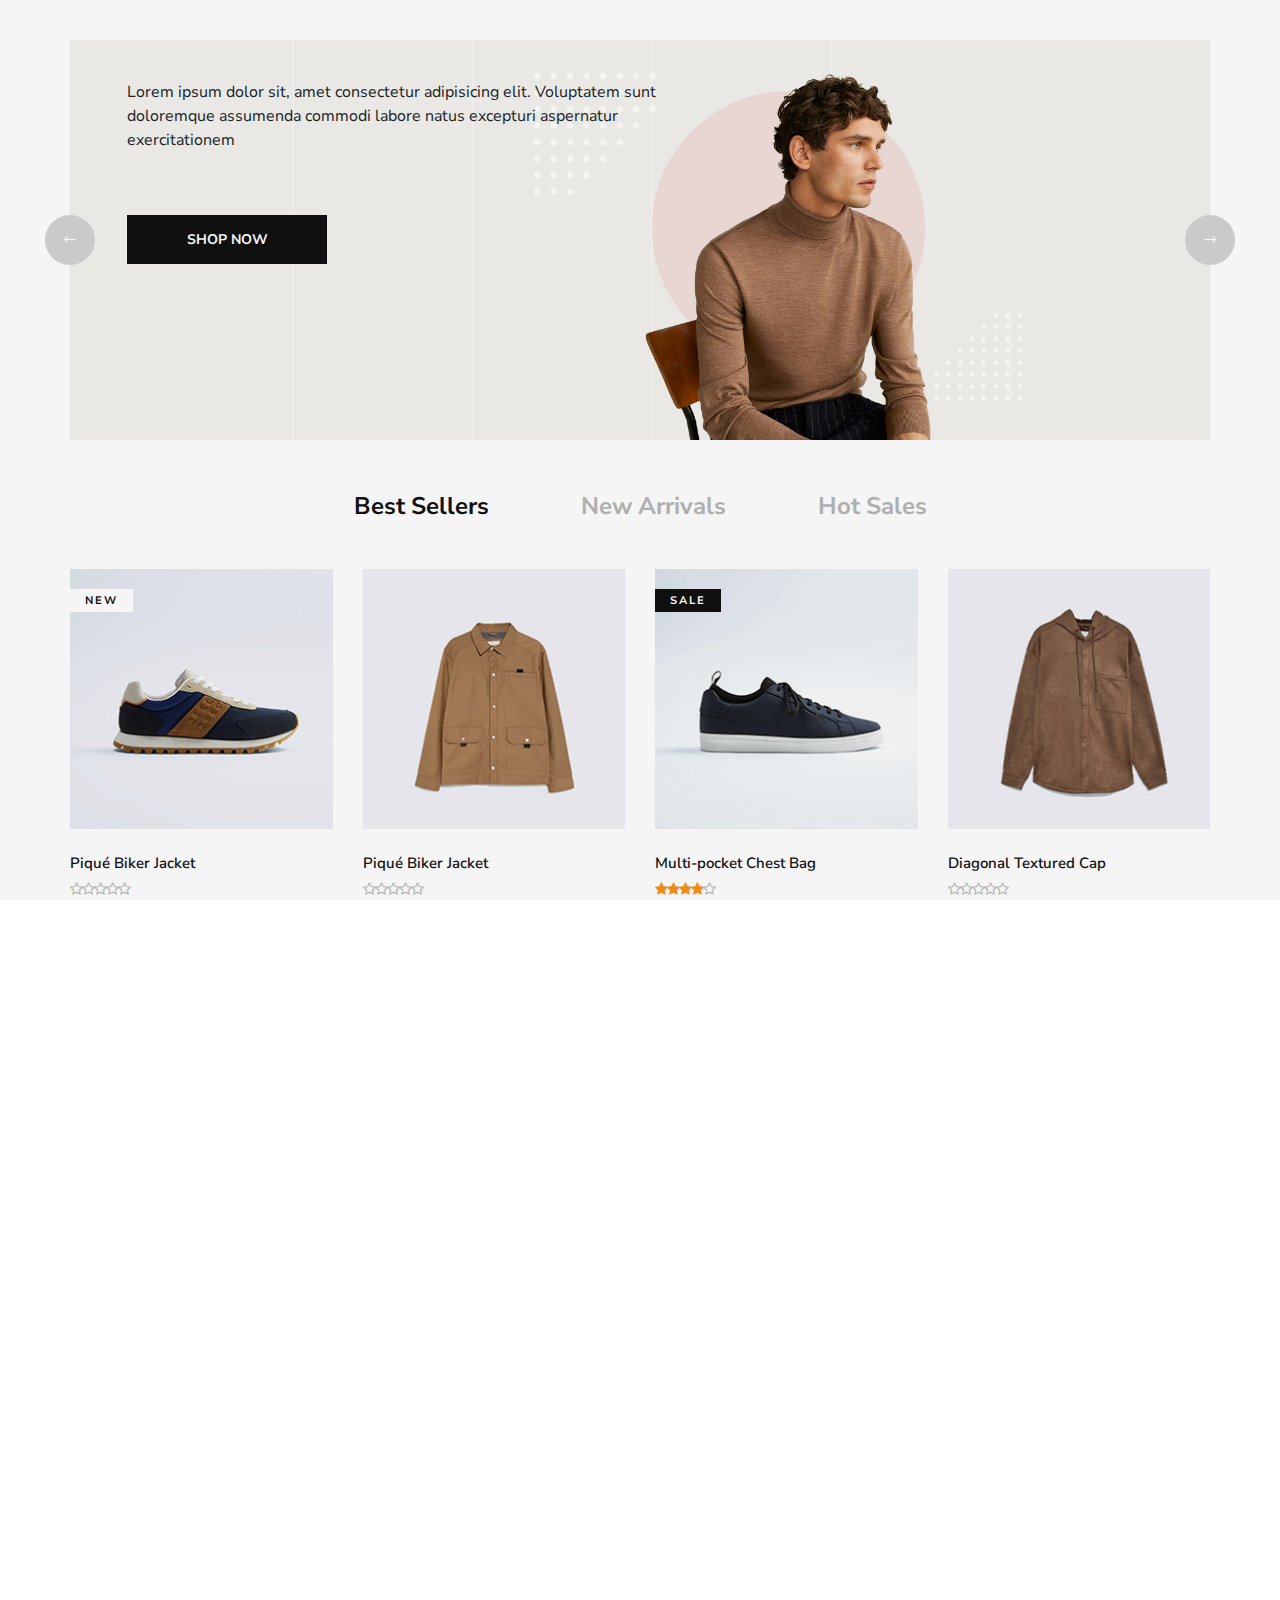
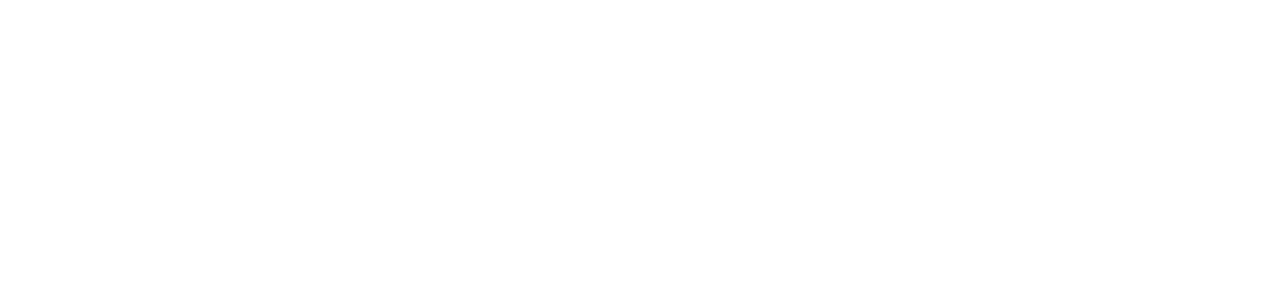
==== commit 9c3de6e7: "done project web" ====
--- a/index.html
+++ b/index.html
@@ -1,14 +1,18 @@
 <!DOCTYPE html>
-<html lang="zxx">
+<html lang="en">
 
 <head>
   <meta charset="UTF-8">
-  <meta name="description" content="Male_Fashion Template">
-  <meta name="keywords" content="Male_Fashion, unica, creative, html">
+  <meta name="description" content="MT Store Web App">
+  <meta name="keywords" content="MT Store html">
   <meta name="viewport" content="width=device-width, initial-scale=1.0">
   <meta http-equiv="X-UA-Compatible" content="ie=edge">
+  <link rel="icon" type="image/x-icon" href="/img/mtstore-favi.png">
   <title>MT Store</title>
-
+  <link rel="stylesheet"
+    href="https://cdnjs.cloudflare.com/ajax/libs/font-awesome/6.5.2/css/all.min.css"
+    integrity="sha512-SnH5WK+bZxgPHs44uWIX+LLJAJ9/2PkPKZ5QiAj6Ta86w+fsb2TkcmfRyVX3pBnMFcV7oQPJkl9QevSCWr3W6A=="
+    crossorigin="anonymous" referrerpolicy="no-referrer" />
   <link
     href="https://fonts.googleapis.com/css2?family=Nunito+Sans:wght@300;400;600;700;800;900&display=swap"
     rel="stylesheet">
@@ -28,10 +32,35 @@
     <div class="loader"></div>
   </div>
 
+  <div class="offcanvas-menu-overlay"></div>
+  <div class="offcanvas-menu-wrapper">
+    <div class="offcanvas__option">
+      <div class="offcanvas__links">
+        <a href="/login.html">Sign in</a>
+        <a href="/register.html">Sign up</a>
+      </div>
+      <div class="offcanvas__top__hover">
+        <span>Language <i class="arrow_carrot-down"></i></span>
+        <ul>
+          <li>Vietnam</li>
+          <li>English</li>
+          <li>Japan</li>
+        </ul>
+      </div>
+    </div>
+    <div class="offcanvas__nav__option">
+      <a href="#" class="search-switch"><img src="img/icon/search.png" alt=""></a>
+      <a href="#"><img src="img/icon/heart.png" alt=""></a>
+      <a href="#"><img src="img/icon/cart.png" alt=""> <span>0</span></a>
+      <div class="price">$0.00</div>
+    </div>
+    <div id="mobile-menu-wrap"></div>
+  </div>
+
   <header class="header">
-    <div class="header__top">
+    <!-- <div class="header__top">
       <div class="container">
-        <div class="row">
+        <div class="row" style="display: flex; align-items: center;">
           <div class="col-lg-6 col-md-7">
             <div class="header__top__left">
               <p>Free shipping, 30-day return or refund guarantee.</p>
@@ -57,10 +86,10 @@
       </div>
     </div>
     <div class="container">
-      <div class="row">
+      <div class="row nav">
         <div class="col-lg-3 col-md-3 justify-content-center align-items-center d-flex">
-          <a href="./index.html"><img src="img/mtstore-logo.png" alt="" width="60"
-              height="60"></a>
+          <a href="./index.html"><img src="img/mtstore-logo.png" alt="" width="80"
+              height="80" class="logo-img"></a>
         </div>
         <div class="col-lg-6 col-md-6">
           <nav class="header__menu mobile-menu">
@@ -83,56 +112,33 @@
         </div>
       </div>
       <div class="canvas__open"><i class="fa fa-bars"></i></div>
-    </div>
+    </div> -->
   </header>
 
-  <section class="hero">
-    <div class="hero__slider owl-carousel">
-      <div class="hero__items set-bg" data-setbg="img/hero/hero-1.jpg">
-        <div class="container">
-          <div class="row">
-            <div class="col-xl-5 col-lg-7 col-md-8">
-              <div class="hero__text">
-                <h6>Summer Collection</h6>
-                <h2>Fall - Winter Collections 2030</h2>
-                <p>A specialist label creating luxury essentials.
-                  Ethically crafted with an unwavering
-                  commitment to exceptional quality.</p>
-                <a href="#" class="primary-btn">Shop now <span
-                    class="arrow_right"></span></a>
-                <div class="hero__social">
-                  <a href="#"><i class="fa fa-facebook"></i></a>
-                  <a href="#"><i class="fa fa-twitter"></i></a>
-                  <a href="#"><i class="fa fa-pinterest"></i></a>
-                  <a href="#"><i class="fa fa-instagram"></i></a>
-                </div>
-              </div>
-            </div>
-          </div>
-        </div>
-      </div>
-      <div class="hero__items set-bg" data-setbg="img/hero/hero-2.jpg">
-        <div class="container">
-          <div class="row">
-            <div class="col-xl-5 col-lg-7 col-md-8">
-              <div class="hero__text">
-                <h6>Summer Collection</h6>
-                <h2>Fall - Winter Collections 2030</h2>
-                <p>A specialist label creating luxury essentials.
-                  Ethically crafted with an unwavering
-                  commitment to exceptional quality.</p>
-                <a href="#" class="primary-btn">Shop now <span
-                    class="arrow_right"></span></a>
-                <div class="hero__social">
-                  <a href="#"><i class="fa fa-facebook"></i></a>
-                  <a href="#"><i class="fa fa-twitter"></i></a>
-                  <a href="#"><i class="fa fa-pinterest"></i></a>
-                  <a href="#"><i class="fa fa-instagram"></i></a>
-                </div>
-              </div>
-            </div>
-          </div>
-        </div>
+  <section class="container" style="margin-top: 40px;">
+    <div class="owl-carousel owl-theme">
+      <div class="slider-wrapper">
+        <img src="./img/hero/hero-1.jpg" alt="hero">
+        <div class="slider-desc">
+          <span>Lorem ipsum dolor sit, amet consectetur adipisicing
+            elit. Voluptatem sunt
+            doloremque assumenda commodi labore natus excepturi aspernatur
+            exercitationem</span>
+          <button type="submit" class="site-btn" style="max-width: 200px;">Shop
+            Now</button>
+        </div>
+
+      </div>
+      <div class="slider-wrapper">
+        <img src="./img/hero/hero-2.jpg" alt="hero">
+        <div class="slider-desc">
+          <span>Lorem ipsum dolor sit amet consectetur adipisicing
+            elit. Ab tenetur
+            distinctio qui ratione esse laudantium vitae quaerat aspernatur eum</span>
+          <button type="submit" class="site-btn" style="max-width: 200px;">Shop
+            Now</button>
+        </div>
+
       </div>
     </div>
   </section>
@@ -458,14 +464,15 @@
       src="https://maps.google.com/maps?width=600&amp;height=400&amp;hl=en&amp;q=941 Tran xuan soan&amp;t=&amp;z=14&amp;ie=UTF8&amp;iwloc=B&amp;output=embed">
     </iframe>
   </div>
+
   <footer class="footer">
-    <div class="container">
+    <!-- <div class="container">
       <div class="row justify-content-between">
         <div class="col-lg-3 col-md-6 col-sm-6">
           <div class="footer__about">
             <div class="footer__logo d-flex justify-content-center">
-              <a href="#"><img src="img/mtstore-footer-logo.png" alt="" width="80"
-                  height="80"></a>
+              <a href="#"><img src="img/mtstore-footer-logo.png" alt="" width="100"
+                  height="100"></a>
             </div>
             <p>The customer is at the heart of our unique business model,
               which includes design.</p>
@@ -508,7 +515,7 @@
           </div>
         </div>
       </div>
-    </div>
+    </div> -->
   </footer>
 
   <div class="search-model">
@@ -530,6 +537,7 @@
   <script src="script/mixitup.min.js"></script>
   <script src="script/owl.carousel.min.js"></script>
   <script src="script/main.js"></script>
+  <script src="script/load.js"></script>
 </body>
 
 </html>--- a/css/style.css
+++ b/css/style.css
@@ -2,7 +2,7 @@
 body {
 	height: 100%;
 	font-family: "Nunito Sans", sans-serif;
-	-webkit-font-smoothing: antialiased;
+	overflow-x: hidden;
 }
 
 h1,
@@ -106,6 +106,7 @@
 }
 
 .spad {
+	position: relative;
 	padding-top: 100px;
 	padding-bottom: 100px;
 }
@@ -213,24 +214,6 @@
 		border: 4px solid #f44336;
 		border-left-color: transparent;
 	}
-}
-
-.spacial-controls {
-	position: fixed;
-	width: 111px;
-	height: 91px;
-	top: 0;
-	right: 0;
-	z-index: 999;
-}
-
-.spacial-controls .search-switch {
-	display: block;
-	height: 100%;
-	padding-top: 30px;
-	background: #323232;
-	text-align: center;
-	cursor: pointer;
 }
 
 .search-model {
@@ -283,10 +266,6 @@
 	justify-content: center;
 }
 
-/*---------------------
-  Header
------------------------*/
-
 .header {
 	background: #ffffff;
 }
@@ -307,7 +286,7 @@
 
 .header__top__links {
 	display: inline-block;
-	margin-right: 25px;
+	margin-right: 10px;
 }
 
 .header__top__links a {
@@ -315,7 +294,7 @@
 	font-size: 13px;
 	text-transform: uppercase;
 	letter-spacing: 2px;
-	margin-right: 28px;
+	margin-right: 10px;
 	display: inline-block;
 }
 
@@ -508,6 +487,7 @@
 	top: 3px;
 }
 
+/* Menu */
 .offcanvas-menu-wrapper {
 	display: none;
 }
@@ -515,369 +495,6 @@
 .canvas__open {
 	display: none;
 }
-
-/*---------------------
-  Hero
------------------------*/
-
-.hero__slider.owl-carousel .owl-item.active .hero__text h6 {
-	top: 0;
-	opacity: 1;
-}
-
-.hero__slider.owl-carousel .owl-item.active .hero__text h2 {
-	top: 0;
-	opacity: 1;
-}
-
-.hero__slider.owl-carousel .owl-item.active .hero__text p {
-	top: 0;
-	opacity: 1;
-}
-
-.hero__slider.owl-carousel .owl-item.active .hero__text .primary-btn {
-	top: 0;
-	opacity: 1;
-}
-
-.hero__slider.owl-carousel .owl-nav button {
-	font-size: 36px;
-	color: #333333;
-	position: absolute;
-	left: 75px;
-	top: 50%;
-	margin-top: -18px;
-	line-height: 29px;
-}
-
-.hero__slider.owl-carousel .owl-nav button.owl-next {
-	left: auto;
-	right: 75px;
-}
-
-.hero__items {
-	height: 800px;
-	padding-top: 230px;
-}
-
-.hero__text h6 {
-	color: #e53637;
-	font-size: 14px;
-	font-weight: 700;
-	text-transform: uppercase;
-	letter-spacing: 2px;
-	margin-bottom: 28px;
-	position: relative;
-	top: 100px;
-	opacity: 0;
-	-webkit-transition: all, 0.3s;
-	-o-transition: all, 0.3s;
-	transition: all, 0.3s;
-}
-
-.hero__text h2 {
-	color: #111111;
-	font-size: 48px;
-	font-weight: 700;
-	line-height: 58px;
-	margin-bottom: 30px;
-	position: relative;
-	top: 100px;
-	opacity: 0;
-	-webkit-transition: all, 0.6s;
-	-o-transition: all, 0.6s;
-	transition: all, 0.6s;
-}
-
-.hero__text p {
-	font-size: 16px;
-	line-height: 28px;
-	margin-bottom: 35px;
-	position: relative;
-	top: 100px;
-	opacity: 0;
-	-webkit-transition: all, 0.9s;
-	-o-transition: all, 0.9s;
-	transition: all, 0.9s;
-}
-
-.hero__text .primary-btn {
-	position: relative;
-	top: 100px;
-	opacity: 0;
-	-webkit-transition: all, 1.1s;
-	-o-transition: all, 1.1s;
-	transition: all, 1.1s;
-}
-
-.hero__text .primary-btn span {
-	font-size: 20px;
-	position: relative;
-	top: 4px;
-	font-weight: 700;
-}
-
-.hero__social {
-	margin-top: 190px;
-}
-
-.hero__social a {
-	font-size: 16px;
-	color: #3d3d3d;
-	display: inline-block;
-	margin-right: 32px;
-}
-
-.hero__social a:last-child {
-	margin-right: 0;
-}
-
-/*---------------------
-  Banner
------------------------*/
-
-.blog {
-	padding-bottom: 55px;
-}
-
-.banner__item {
-	position: relative;
-	overflow: hidden;
-}
-
-.banner__item:hover .banner__item__text a:after {
-	width: 40px;
-	background: #e53637;
-}
-
-.banner__item.banner__item--middle {
-	margin-top: -75px;
-}
-
-.banner__item.banner__item--middle .banner__item__pic {
-	float: none;
-}
-
-.banner__item.banner__item--middle .banner__item__text {
-	position: relative;
-	top: 0;
-	left: 0;
-	max-width: 100%;
-	padding-top: 22px;
-}
-
-.banner__item.banner__item--last {
-	margin-top: 100px;
-}
-
-.banner__item__pic {
-	float: right;
-}
-
-.banner__item__text {
-	max-width: 300px;
-	position: absolute;
-	left: 0;
-	top: 140px;
-}
-
-.banner__item__text h2 {
-	color: #111111;
-	font-weight: 700;
-	line-height: 46px;
-	margin-bottom: 10px;
-}
-
-.banner__item__text a {
-	display: inline-block;
-	color: #111111;
-	font-size: 13px;
-	font-weight: 700;
-	letter-spacing: 4px;
-	text-transform: uppercase;
-	padding: 3px 0;
-	position: relative;
-}
-
-.banner__item__text a:after {
-	position: absolute;
-	left: 0;
-	bottom: 0;
-	width: 100%;
-	height: 2px;
-	background: #111111;
-	content: "";
-	-webkit-transition: all, 0.3s;
-	-o-transition: all, 0.3s;
-	transition: all, 0.3s;
-}
-
-/*---------------------
-  Categories
------------------------*/
-
-.categories {
-	background: #f3f2ee;
-	overflow: hidden;
-	padding-top: 150px;
-	padding-bottom: 125px;
-}
-
-.categories__text {
-	padding-top: 40px;
-	position: relative;
-	z-index: 1;
-}
-
-.categories__text:before {
-	position: absolute;
-	left: -485px;
-	top: 0;
-	height: 300px;
-	width: 600px;
-	background: #ffffff;
-	z-index: -1;
-	content: "";
-}
-
-.categories__text h2 {
-	color: #b7b7b7;
-	line-height: 72px;
-	font-size: 34px;
-}
-
-.categories__text h2 span {
-	font-weight: 700;
-	color: #111111;
-}
-
-.categories__hot__deal {
-	position: relative;
-	z-index: 5;
-}
-
-.categories__hot__deal img {
-	min-width: 100%;
-}
-
-.hot__deal__sticker {
-	height: 100px;
-	width: 100px;
-	background: #111111;
-	border-radius: 50%;
-	padding-top: 22px;
-	text-align: center;
-	position: absolute;
-	right: 0;
-	top: -36px;
-}
-
-.hot__deal__sticker span {
-	display: block;
-	font-size: 15px;
-	color: #ffffff;
-	margin-bottom: 4px;
-}
-
-.hot__deal__sticker h5 {
-	color: #ffffff;
-	font-size: 20px;
-	font-weight: 700;
-}
-
-.categories__deal__countdown span {
-	color: #e53637;
-	font-size: 14px;
-	font-weight: 700;
-	text-transform: uppercase;
-	letter-spacing: 2px;
-	margin-bottom: 15px;
-	display: block;
-}
-
-.categories__deal__countdown h2 {
-	color: #111111;
-	font-weight: 700;
-	line-height: 46px;
-	margin-bottom: 25px;
-}
-
-.categories__deal__countdown .categories__deal__countdown__timer {
-	margin-bottom: 20px;
-	overflow: hidden;
-	margin-left: -30px;
-}
-
-.categories__deal__countdown .categories__deal__countdown__timer .cd-item {
-	width: 25%;
-	float: left;
-	margin-bottom: 25px;
-	text-align: center;
-	position: relative;
-}
-
-.categories__deal__countdown .categories__deal__countdown__timer .cd-item:after {
-	position: absolute;
-	right: 0;
-	top: 7px;
-	content: ":";
-	font-size: 24px;
-	font-weight: 700;
-	color: #3d3d3d;
-}
-
-.categories__deal__countdown .categories__deal__countdown__timer .cd-item:last-child:after {
-	display: none;
-}
-
-.categories__deal__countdown .categories__deal__countdown__timer .cd-item span {
-	color: #111111;
-	font-weight: 700;
-	display: block;
-	font-size: 36px;
-}
-
-.categories__deal__countdown .categories__deal__countdown__timer .cd-item p {
-	margin-bottom: 0;
-}
-
-/*---------------------
-  Instagram
------------------------*/
-
-.instagram {
-	padding-bottom: 0;
-}
-
-.instagram__pic__item {
-	width: 33.33%;
-	float: left;
-	height: 261px;
-	background-position: center center;
-}
-
-.instagram__text {
-	padding-top: 130px;
-}
-
-.instagram__text h2 {
-	color: #111111;
-	font-weight: 700;
-	margin-bottom: 30px;
-}
-
-.instagram__text p {
-	margin-bottom: 65px;
-}
-
-.instagram__text h3 {
-	color: #e53637;
-	font-weight: 700;
-}
-
-/*---------------------
-  Product
------------------------*/
 
 .product {
 	padding-top: 0;
@@ -1117,794 +734,6 @@
 }
 
 /*---------------------
-  Shop
------------------------*/
-
-.shop__sidebar {
-	padding-right: 20px;
-}
-
-.shop__sidebar__search {
-	margin-bottom: 45px;
-}
-
-.shop__sidebar__search form {
-	position: relative;
-}
-
-.shop__sidebar__search form input {
-	width: 100%;
-	font-size: 15px;
-	color: #b7b7b7;
-	padding-left: 20px;
-	border: 1px solid #e5e5e5;
-	height: 42px;
-}
-
-.shop__sidebar__search form input::-webkit-input-placeholder {
-	color: #b7b7b7;
-}
-
-.shop__sidebar__search form input::-moz-placeholder {
-	color: #b7b7b7;
-}
-
-.shop__sidebar__search form input:-ms-input-placeholder {
-	color: #b7b7b7;
-}
-
-.shop__sidebar__search form input::-ms-input-placeholder {
-	color: #b7b7b7;
-}
-
-.shop__sidebar__search form input::placeholder {
-	color: #b7b7b7;
-}
-
-.shop__sidebar__search form button {
-	color: #b7b7b7;
-	font-size: 15px;
-	border: none;
-	background: transparent;
-	position: absolute;
-	right: 0;
-	padding: 0 15px;
-	top: 0;
-	height: 100%;
-}
-
-.shop__sidebar__accordion .card {
-	border: none;
-	border-radius: 0;
-	margin-bottom: 25px;
-}
-
-.shop__sidebar__accordion .card:last-child {
-	margin-bottom: 0;
-}
-
-.shop__sidebar__accordion .card:last-child .card-body {
-	padding-bottom: 0;
-	border-bottom: none;
-}
-
-.shop__sidebar__accordion .card-body {
-	padding: 0;
-	padding-top: 10px;
-	padding-bottom: 20px;
-	border-bottom: 1px solid #e5e5e5;
-}
-
-.shop__sidebar__accordion .card-heading {
-	cursor: pointer;
-}
-
-.shop__sidebar__accordion .card-heading a {
-	color: #111111;
-	font-size: 16px;
-	font-weight: 700;
-	text-transform: uppercase;
-	display: block;
-}
-
-.shop__sidebar__categories ul,
-.shop__sidebar__price ul,
-.shop__sidebar__brand ul {
-	height: 225px;
-}
-
-.shop__sidebar__categories ul li,
-.shop__sidebar__price ul li,
-.shop__sidebar__brand ul li {
-	list-style: none;
-}
-
-.shop__sidebar__categories ul li a,
-.shop__sidebar__price ul li a,
-.shop__sidebar__brand ul li a {
-	color: #b7b7b7;
-	font-size: 15px;
-	line-height: 32px;
-	-webkit-transition: all, 0.3s;
-	-o-transition: all, 0.3s;
-	transition: all, 0.3s;
-}
-
-.shop__sidebar__categories ul li a:hover,
-.shop__sidebar__price ul li a:hover,
-.shop__sidebar__brand ul li a:hover {
-	color: #111111;
-}
-
-.shop__sidebar__brand ul {
-	height: auto;
-}
-
-.shop__sidebar__price ul {
-	height: auto;
-}
-
-.shop__sidebar__size {
-	padding-top: 15px;
-}
-
-.shop__sidebar__size label {
-	color: #111111;
-	font-size: 15px;
-	font-weight: 700;
-	text-transform: uppercase;
-	display: inline-block;
-	border: 1px solid #e5e5e5;
-	padding: 6px 25px;
-	margin-bottom: 10px;
-	margin-right: 5px;
-	cursor: pointer;
-}
-
-.shop__sidebar__size label.active {
-	background: #111111;
-	color: #ffffff;
-	border-color: #111111;
-}
-
-.shop__sidebar__size label input {
-	position: absolute;
-	visibility: hidden;
-}
-
-.shop__sidebar__color {
-	padding-top: 15px;
-}
-
-.shop__sidebar__color label {
-	height: 30px;
-	width: 30px;
-	border-radius: 50%;
-	position: relative;
-	margin-right: 10px;
-	display: inline-block;
-	margin-bottom: 10px;
-	cursor: pointer;
-}
-
-.shop__sidebar__color label.c-1 {
-	background: #0b090c;
-}
-
-.shop__sidebar__color label.c-2 {
-	background: #20315f;
-}
-
-.shop__sidebar__color label.c-3 {
-	background: #f1af4d;
-}
-
-.shop__sidebar__color label.c-4 {
-	background: #636068;
-}
-
-.shop__sidebar__color label.c-5 {
-	background: #57594d;
-}
-
-.shop__sidebar__color label.c-6 {
-	background: #e8bac4;
-}
-
-.shop__sidebar__color label.c-7 {
-	background: #d6c1d7;
-}
-
-.shop__sidebar__color label.c-8 {
-	background: #ed1c24;
-}
-
-.shop__sidebar__color label.c-9 {
-	background: #ffffff;
-}
-
-.shop__sidebar__color label:after {
-	position: absolute;
-	left: -3px;
-	top: -3px;
-	height: 36px;
-	width: 36px;
-	border: 1px solid #e5e5e5;
-	content: "";
-	border-radius: 50%;
-}
-
-.shop__sidebar__color label input {
-	position: absolute;
-	visibility: hidden;
-}
-
-.shop__sidebar__tags {
-	padding-top: 15px;
-}
-
-.shop__sidebar__tags a {
-	color: #404040;
-	font-size: 13px;
-	font-weight: 700;
-	background: #f1f5f8;
-	padding: 5px 18px;
-	display: inline-block;
-	text-transform: uppercase;
-	margin-right: 6px;
-	margin-bottom: 10px;
-	-webkit-transition: all, 0.3s;
-	-o-transition: all, 0.3s;
-	transition: all, 0.3s;
-}
-
-.shop__sidebar__tags a:hover {
-	background: #111111;
-	color: #ffffff;
-}
-
-.shop__sidebar__accordion .card-heading a:after,
-.shop__sidebar__accordion .card-heading>a.active[aria-expanded=false]:after {
-	content: "";
-	font-family: "FontAwesome";
-	font-size: 24px;
-	font-weight: 700;
-	color: #111111;
-	position: absolute;
-	right: 0;
-	top: 2px;
-	line-height: 20px;
-}
-
-.shop__sidebar__accordion .card-heading.active a:after {
-	content: "";
-	font-family: "FontAwesome";
-	font-size: 24px;
-	font-weight: 700;
-	color: #111111;
-	position: absolute;
-	right: 0;
-	top: 2px;
-	line-height: 20px;
-}
-
-.shop__product__option {
-	margin-bottom: 45px;
-}
-
-.shop__product__option p {
-	color: #111111;
-	margin-bottom: 0;
-}
-
-.shop__product__option__right {
-	text-align: right;
-}
-
-.shop__product__option__right p {
-	display: inline-block;
-	margin-bottom: 0;
-}
-
-.shop__product__option__right .nice-select {
-	float: none;
-	display: inline-block;
-	padding: 0;
-	line-height: 26px;
-	height: auto;
-	border: none;
-	padding-right: 28px;
-}
-
-.shop__product__option__right .nice-select:after {
-	border-bottom: 1.5px solid #111111;
-	border-right: 1.5px solid #111111;
-	height: 8px;
-	right: 12px;
-	width: 8px;
-}
-
-.shop__product__option__right .nice-select span {
-	color: #111111;
-	font-size: 15px;
-	font-weight: 700;
-}
-
-.shop__product__option__right .nice-select .list {
-	border-radius: 0;
-}
-
-.product__pagination {
-	padding-top: 25px;
-	text-align: center;
-}
-
-.product__pagination a {
-	display: inline-block;
-	font-size: 16px;
-	font-weight: 700;
-	color: #111111;
-	height: 30px;
-	width: 30px;
-	border: 1px solid transparent;
-	border-radius: 50%;
-	line-height: 30px;
-	text-align: center;
-}
-
-.product__pagination a.active {
-	border-color: #111111;
-}
-
-.product__pagination a:hover {
-	border-color: #111111;
-}
-
-.product__pagination span {
-	display: inline-block;
-	font-size: 16px;
-	font-weight: 700;
-	color: #111111;
-	padding-left: 10px;
-	padding-right: 15px;
-}
-
-/*---------------------
-  Shop
------------------------*/
-
-.product__details__pic {
-	text-align: center;
-	background: #f3f2ee;
-	padding: 40px 0 60px;
-	margin-bottom: 100px;
-}
-
-.product__details__pic .nav-tabs {
-	border-bottom: none;
-	width: 105px;
-}
-
-.product__details__pic .nav-tabs .nav-item {
-	margin-bottom: 10px;
-}
-
-.product__details__pic .nav-tabs .nav-item:last-child {
-	margin-bottom: 0;
-}
-
-.product__details__pic .nav-tabs .nav-item .nav-link {
-	padding: 0;
-	display: block;
-}
-
-.product__details__pic .nav-tabs .nav-item .nav-link .product__thumb__pic {
-	height: 120px;
-	width: 95px;
-	display: -webkit-box;
-	display: -ms-flexbox;
-	display: flex;
-	-webkit-box-align: center;
-	-ms-flex-align: center;
-	align-items: center;
-	-webkit-box-pack: center;
-	-ms-flex-pack: center;
-	justify-content: center;
-}
-
-.product__details__pic .nav-tabs .nav-item .nav-link .product__thumb__pic i {
-	height: 56px;
-	width: 56px;
-	border: 4px solid #ffffff;
-	border-radius: 50%;
-	font-size: 20px;
-	color: #ffffff;
-	line-height: 48px;
-	display: inline-block;
-	text-align: center;
-}
-
-.product__details__pic .nav-tabs .nav-item.show .nav-link,
-.product__details__pic .nav-tabs .nav-link.active {
-	background-color: transparent;
-	border-color: transparent;
-}
-
-.product__details__breadcrumb {
-	margin-bottom: 30px;
-}
-
-.product__details__breadcrumb a {
-	font-size: 15px;
-	color: #111111;
-	margin-right: 18px;
-	display: inline-block;
-	position: relative;
-}
-
-.product__details__breadcrumb a:after {
-	position: absolute;
-	right: -14px;
-	top: 0;
-	content: "";
-	font-family: "FontAwesome";
-}
-
-.product__details__breadcrumb span {
-	font-size: 15px;
-	color: #b7b7b7;
-	display: inline-block;
-}
-
-.product__details__pic__item {
-	position: relative;
-}
-
-.product__details__pic__item a {
-	height: 56px;
-	width: 56px;
-	border: 4px solid #ffffff;
-	border-radius: 50%;
-	font-size: 20px;
-	color: #ffffff;
-	line-height: 48px;
-	text-align: center;
-	display: inline-block;
-	position: absolute;
-	left: 50%;
-	top: 50%;
-	margin-top: -28px;
-	margin-left: -28px;
-}
-
-.product__details__text {
-	text-align: center;
-}
-
-.product__details__text h4 {
-	color: #111111;
-	font-weight: 700;
-	margin-bottom: 10px;
-}
-
-.product__details__text .rating {
-	margin-bottom: 20px;
-}
-
-.product__details__text .rating i {
-	font-size: 15px;
-	color: #f7941d;
-	display: inline-block;
-	margin-right: -5px;
-}
-
-.product__details__text .rating span {
-	display: inline-block;
-	color: #3d3d3d;
-	margin-left: 5px;
-}
-
-.product__details__text h3 {
-	color: #0d0d0d;
-	font-weight: 700;
-	margin-bottom: 16px;
-}
-
-.product__details__text h3 span {
-	color: #b7b7b7;
-	font-size: 20px;
-	font-weight: 400;
-	margin-left: 10px;
-	text-decoration: line-through;
-}
-
-.product__details__text p {
-	margin-bottom: 35px;
-}
-
-.product__details__option {
-	margin-bottom: 30px;
-}
-
-.product__details__option__size {
-	display: inline-block;
-	margin-right: 50px;
-}
-
-.product__details__option__size span {
-	color: #111111;
-	display: inline-block;
-	margin-right: 10px;
-}
-
-.product__details__option__size label {
-	color: #111111;
-	font-size: 15px;
-	font-weight: 700;
-	text-transform: uppercase;
-	display: inline-block;
-	border: 1px solid #e5e5e5;
-	padding: 6px 15px;
-	margin-bottom: 0;
-	margin-right: 5px;
-	cursor: pointer;
-}
-
-.product__details__option__size label.active {
-	background: #111111;
-	color: #ffffff;
-	border-color: #111111;
-}
-
-.product__details__option__size label input {
-	position: absolute;
-	visibility: hidden;
-}
-
-.product__details__option__color {
-	display: inline-block;
-	position: relative;
-	top: 10px;
-}
-
-.product__details__option__color span {
-	color: #111111;
-	display: inline-block;
-	margin-right: 10px;
-	position: relative;
-	top: -9px;
-}
-
-.product__details__option__color label {
-	height: 30px;
-	width: 30px;
-	border-radius: 50%;
-	position: relative;
-	margin-right: 10px;
-	margin-bottom: 0;
-	display: inline-block;
-	cursor: pointer;
-}
-
-.product__details__option__color label.c-1 {
-	background: #0b090c;
-}
-
-.product__details__option__color label.c-2 {
-	background: #20315f;
-}
-
-.product__details__option__color label.c-3 {
-	background: #f1af4d;
-}
-
-.product__details__option__color label.c-4 {
-	background: #ed1c24;
-}
-
-.product__details__option__color label.c-9 {
-	background: #ffffff;
-}
-
-.product__details__option__color label:after {
-	position: absolute;
-	left: -3px;
-	top: -3px;
-	height: 36px;
-	width: 36px;
-	border: 1px solid #e5e5e5;
-	content: "";
-	border-radius: 50%;
-}
-
-.product__details__option__color label input {
-	position: absolute;
-	visibility: hidden;
-}
-
-.product__details__cart__option {
-	margin-bottom: 25px;
-}
-
-.product__details__cart__option .quantity {
-	display: inline-block;
-	margin-right: 20px;
-}
-
-.product__details__cart__option .quantity .pro-qty {
-	width: 100px;
-	height: 40px;
-	border: 1px solid #e5e5e5;
-	position: relative;
-}
-
-.product__details__cart__option .quantity .pro-qty input {
-	color: #0d0d0d;
-	font-size: 15px;
-	font-weight: 700;
-	width: 70px;
-	height: 100%;
-	text-align: center;
-	border: none;
-}
-
-.product__details__cart__option .quantity .pro-qty .qtybtn {
-	font-size: 18px;
-	color: #0d0d0d;
-	position: absolute;
-	right: 15px;
-	top: 3px;
-	height: 10px;
-	width: 10px;
-	cursor: pointer;
-	font-weight: 600;
-}
-
-.product__details__cart__option .quantity .pro-qty .qtybtn.inc {
-	top: 16px;
-}
-
-.product__details__btns__option {
-	margin-bottom: 40px;
-}
-
-.product__details__btns__option a {
-	display: inline-block;
-	font-size: 13px;
-	color: #3d3d3d;
-	letter-spacing: 2px;
-	text-transform: uppercase;
-	font-weight: 700;
-	margin-right: 20px;
-}
-
-.product__details__btns__option a:last-child {
-	margin-right: 0;
-}
-
-.product__details__last__option h5 {
-	color: #111111;
-	font-weight: 700;
-	font-size: 20px;
-	position: relative;
-	margin-bottom: 26px;
-}
-
-.product__details__last__option h5 span {
-	background: #ffffff;
-	padding: 0 30px;
-}
-
-.product__details__last__option h5:before {
-	position: absolute;
-	left: 0;
-	right: 0;
-	top: 10px;
-	height: 1px;
-	width: 460px;
-	background: #e5e5e5;
-	content: "";
-	z-index: -1;
-	margin: 0 auto;
-}
-
-.product__details__last__option ul {
-	padding-top: 40px;
-}
-
-.product__details__last__option ul li {
-	list-style: none;
-	font-size: 15px;
-	color: #111111;
-	font-weight: 700;
-	line-height: 30px;
-}
-
-.product__details__last__option ul li span {
-	font-weight: 400;
-	color: #b7b7b7;
-}
-
-.product__details__tab {
-	padding-top: 60px;
-}
-
-.product__details__tab .nav-tabs {
-	border-bottom: 1px solid #e5e5e5;
-	-webkit-box-pack: center;
-	-ms-flex-pack: center;
-	justify-content: center;
-}
-
-.product__details__tab .nav-tabs .nav-item {
-	margin-right: 50px;
-}
-
-.product__details__tab .nav-tabs .nav-item:last-child {
-	margin-right: 0;
-}
-
-.product__details__tab .nav-tabs .nav-item .nav-link {
-	font-size: 20px;
-	color: #b7b7b7;
-	padding: 0;
-	border: none;
-	font-weight: 700;
-	padding-bottom: 10px;
-	border-bottom: 2px solid transparent;
-}
-
-.product__details__tab .nav-tabs .nav-item .nav-link.active {
-	border-bottom: 2px solid #e53637;
-}
-
-.product__details__tab__content {
-	padding-top: 35px;
-}
-
-.note {
-	color: #111111;
-	font-size: 18px;
-	font-weight: 700;
-	line-height: 28px;
-	margin-bottom: 25px;
-}
-
-.product__details__tab__content__item {
-	margin-bottom: 30px;
-}
-
-.product__details__tab__content__item:last-child {
-	margin-bottom: 0;
-}
-
-.product__details__tab__content__item h5 {
-	color: #111111;
-	font-size: 20px;
-	font-weight: 700;
-	margin-bottom: 12px;
-}
-
-.product__details__tab__content__item p {
-	margin-bottom: 0;
-}
-
-/*---------------------
-  Related
------------------------*/
-
-.related {
-	padding-bottom: 55px;
-}
-
-.related-title {
-	color: #111111;
-	font-weight: 700;
-	margin-bottom: 45px;
-	text-align: center;
-}
-
-/*---------------------
   Footer
 -----------------------*/
 
@@ -2021,1215 +850,73 @@
 	color: #e53637;
 }
 
-/*---------------------
-  Breadcrumb
------------------------*/
-
-.breadcrumb-option {
-	background: #f3f2ee;
-	padding: 40px 0;
-}
-
-.breadcrumb__text h4 {
-	color: #111111;
-	font-weight: 700;
-	margin-bottom: 8px;
-}
-
-.breadcrumb__links a {
-	font-size: 15px;
-	color: #111111;
-	margin-right: 18px;
-	display: inline-block;
-	position: relative;
-}
-
-.breadcrumb__links a:after {
-	position: absolute;
-	right: -14px;
-	top: 0;
-	content: "";
-	font-family: "FontAwesome";
-}
-
-.breadcrumb__links span {
-	font-size: 15px;
-	color: #b7b7b7;
-	display: inline-block;
-}
-
-/*---------------------
-  Breadcrumb Blog
------------------------*/
-
-.breadcrumb-blog {
-	text-align: center;
-	display: -webkit-box;
-	display: -ms-flexbox;
-	display: flex;
-	-webkit-box-align: center;
-	-ms-flex-align: center;
-	align-items: center;
-	-webkit-box-pack: center;
-	-ms-flex-pack: center;
-	justify-content: center;
-	height: 350px;
-}
-
-.breadcrumb-blog h2 {
-	color: #ffffff;
-	font-size: 60px;
-	font-weight: 700;
-}
-
-/*---------------------
-  About
------------------------*/
-
-.about {
-	padding-bottom: 70px;
-}
-
-.about__pic {
-	margin-bottom: 35px;
-}
-
-.about__pic img {
-	min-width: 100%;
-}
-
-.about__item {
-	margin-bottom: 30px;
-}
-
-.about__item h4 {
-	color: #111111;
-	font-weight: 700;
-	margin-bottom: 10px;
-}
-
-.about__item p {
-	margin-bottom: 0;
-}
-
-/*---------------------
-  Testimonial
------------------------*/
-
-.testimonial {
-	background: #f3f2ee;
-}
-
-.testimonial__text {
-	text-align: center;
-	padding: 130px 150px 175px;
-}
-
-.testimonial__text span {
-	color: #e53637;
-	font-size: 72px;
-}
-
-.testimonial__text p {
-	color: #111111;
-	font-size: 20px;
-	font-style: italic;
-	line-height: 30px;
-	padding-top: 12px;
-	margin-bottom: 25px;
-}
-
-.testimonial__author {
-	display: inline-block;
-}
-
-.testimonial__author__pic {
-	float: left;
-	margin-right: 20px;
-}
-
-.testimonial__author__pic img {
-	height: 60px;
-	width: 60px;
-	border-radius: 50%;
-}
-
-.testimonial__author__text {
-	overflow: hidden;
-	padding-top: 3px;
-}
-
-.testimonial__author__text h5 {
-	color: #111111;
-	font-weight: 700;
-	margin-bottom: 5px;
-}
-
-.testimonial__author__text p {
-	color: #b7b7b7;
-	margin-bottom: 0 !important;
-	padding-top: 0;
-}
-
-.testimonial__pic {
-	height: 600px;
-}
-
-/*---------------------
-  Counter
------------------------*/
-
-.counter {
-	padding-bottom: 0;
-}
-
-.counter .container {
-	border-bottom: 1px solid #e5e5e5;
-	padding-bottom: 70px;
-}
-
-.counter__item {
-	margin-bottom: 30px;
-	overflow: hidden;
-}
-
-.counter__item .counter__item__number {
-	float: left;
-	margin-right: 15px;
-}
-
-.counter__item .counter__item__number h2 {
-	color: #111111;
-	font-weight: 700;
-	font-size: 60px;
-	line-height: 50px;
-	display: inline-block;
-}
-
-.counter__item .counter__item__number strong {
-	color: #111111;
-	font-weight: 700;
-	font-size: 60px;
-	line-height: 50px;
-	display: inline-block;
-}
-
-.counter__item span {
-	display: block;
-	color: #3d3d3d;
-	font-size: 18px;
-	font-weight: 700;
-	line-height: 25px;
-	overflow: hidden;
-}
-
-/*---------------------
-  Testimonial
------------------------*/
-
-.team {
-	padding-bottom: 70px;
-}
-
-.team__item {
-	margin-bottom: 30px;
-}
-
-.team__item img {
-	min-width: 100%;
-	margin-bottom: 25px;
-}
-
-.team__item h4 {
-	color: #111111;
-	font-weight: 700;
-	margin-bottom: 8px;
-}
-
-.team__item span {
-	font-size: 15px;
-	display: block;
-	color: #b7b7b7;
-}
-
-/*---------------------
-  Clients
------------------------*/
-
-.clients {
-	padding-top: 0;
-	padding-bottom: 25px;
-}
-
-.client__item {
-	display: block;
-	margin-bottom: 75px;
-	text-align: center;
-}
-
-/*---------------------
-  Shopping Cart
------------------------*/
-
-.shopping__cart__table {
-	margin-bottom: 30px;
-}
-
-.shopping__cart__table table {
-	width: 100%;
-}
-
-.shopping__cart__table table thead {
-	border-bottom: 1px solid #f2f2f2;
-}
-
-.shopping__cart__table table thead tr th {
-	color: #111111;
-	font-size: 16px;
-	font-weight: 700;
-	text-transform: uppercase;
-	padding-bottom: 25px;
-}
-
-.shopping__cart__table table tbody tr {
-	border-bottom: 1px solid #f2f2f2;
-}
-
-.shopping__cart__table table tbody tr td {
-	padding-bottom: 30px;
-	padding-top: 30px;
-}
-
-.shopping__cart__table table tbody tr td.product__cart__item {
-	width: 400px;
-}
-
-.shopping__cart__table table tbody tr td.product__cart__item .product__cart__item__pic {
-	float: left;
-	margin-right: 30px;
-}
-
-.shopping__cart__table table tbody tr td.product__cart__item .product__cart__item__text {
-	overflow: hidden;
-	padding-top: 21px;
-}
-
-.shopping__cart__table table tbody tr td.product__cart__item .product__cart__item__text h6 {
-	color: #111111;
-	font-size: 15px;
-	font-weight: 600;
-	margin-bottom: 10px;
-}
-
-.shopping__cart__table table tbody tr td.product__cart__item .product__cart__item__text h5 {
-	color: #0d0d0d;
-	font-weight: 700;
-}
-
-.shopping__cart__table table tbody tr td.quantity__item {
-	width: 175px;
-}
-
-.shopping__cart__table table tbody tr td.quantity__item .quantity .pro-qty-2 {
-	width: 80px;
-}
-
-.shopping__cart__table table tbody tr td.quantity__item .quantity .pro-qty-2 input {
-	width: 50px;
-	border: none;
-	text-align: center;
-	color: #111111;
-	font-size: 16px;
-}
-
-.shopping__cart__table table tbody tr td.quantity__item .quantity .pro-qty-2 .qtybtn {
-	font-size: 16px;
-	color: #888888;
-	width: 10px;
-	cursor: pointer;
-}
-
-.shopping__cart__table table tbody tr td.cart__price {
-	color: #111111;
-	font-size: 18px;
-	font-weight: 700;
-	width: 140px;
-}
-
-.shopping__cart__table table tbody tr td.cart__close i {
-	font-size: 18px;
-	color: #111111;
-	height: 40px;
-	width: 40px;
-	background: #f3f2ee;
-	border-radius: 50%;
-	line-height: 40px;
-	text-align: center;
-}
-
-.continue__btn.update__btn {
-	text-align: right;
-}
-
-.continue__btn.update__btn a {
-	color: #ffffff;
-	background: #111111;
-	border-color: #111111;
-}
-
-.continue__btn.update__btn a i {
-	margin-right: 5px;
-}
-
-.continue__btn a {
-	color: #111111;
-	font-size: 14px;
-	font-weight: 700;
-	letter-spacing: 2px;
-	text-transform: uppercase;
-	border: 1px solid #e1e1e1;
-	padding: 14px 35px;
-	display: inline-block;
-}
-
-.cart__discount {
-	margin-bottom: 60px;
-}
-
-.cart__discount h6 {
-	color: #111111;
-	font-weight: 700;
-	text-transform: uppercase;
-	margin-bottom: 35px;
-}
-
-.cart__discount form {
-	position: relative;
-}
-
-.cart__discount form input {
-	font-size: 14px;
-	color: #b7b7b7;
-	height: 50px;
-	width: 100%;
-	border: 1px solid #e1e1e1;
-	padding-left: 20px;
-}
-
-.cart__discount form input::-webkit-input-placeholder {
-	color: #b7b7b7;
-}
-
-.cart__discount form input::-moz-placeholder {
-	color: #b7b7b7;
-}
-
-.cart__discount form input:-ms-input-placeholder {
-	color: #b7b7b7;
-}
-
-.cart__discount form input::-ms-input-placeholder {
-	color: #b7b7b7;
-}
-
-.cart__discount form input::placeholder {
-	color: #b7b7b7;
-}
-
-.cart__discount form button {
-	font-size: 14px;
-	color: #ffffff;
-	font-weight: 700;
-	letter-spacing: 2px;
-	text-transform: uppercase;
-	background: #111111;
-	padding: 0 30px;
-	border: none;
-	position: absolute;
-	right: 0;
-	top: 0;
-	height: 100%;
-}
-
-.cart__total {
-	background: #f3f2ee;
-	padding: 35px 40px 40px;
-}
-
-.cart__total h6 {
-	color: #111111;
-	text-transform: uppercase;
-	margin-bottom: 12px;
-}
-
-.cart__total ul {
-	margin-bottom: 25px;
-}
-
-.cart__total ul li {
-	list-style: none;
-	font-size: 16px;
-	color: #444444;
-	line-height: 40px;
-	overflow: hidden;
-}
-
-.cart__total ul li span {
-	font-weight: 700;
-	color: #e53637;
-	float: right;
-}
-
-.cart__total .primary-btn {
-	display: block;
-	padding: 12px 10px;
-	text-align: center;
-	letter-spacing: 2px;
-}
-
-/*---------------------
-  Checkout
------------------------*/
-
-.coupon__code {
-	color: #0d0d0d;
-	font-size: 14px;
-	border-top: 2px solid #77b527;
-	background: #f5f5f5;
-	padding: 23px 30px 18px;
-	margin-bottom: 50px;
-}
-
-.coupon__code span {
-	margin-right: 15px;
-}
-
-.coupon__code a {
-	color: #0d0d0d;
-}
-
-.checkout__title {
-	color: #111111;
-	font-weight: 700;
-	text-transform: uppercase;
-	border-bottom: 1px solid #e1e1e1;
-	padding-bottom: 25px;
-	margin-bottom: 30px;
-}
-
-.checkout__input {
-	margin-bottom: 6px;
-}
-
-.checkout__input p {
-	color: #111111;
-	margin-bottom: 12px;
-}
-
-.checkout__input p span {
-	color: #e53637;
-}
-
-.checkout__input input {
-	height: 50px;
-	width: 100%;
-	border: 1px solid #e1e1e1;
-	font-size: 14px;
-	color: #b7b7b7;
-	padding-left: 20px;
-	margin-bottom: 20px;
-}
-
-.checkout__input input::-webkit-input-placeholder {
-	color: #b7b7b7;
-}
-
-.checkout__input input::-moz-placeholder {
-	color: #b7b7b7;
-}
-
-.checkout__input input:-ms-input-placeholder {
-	color: #b7b7b7;
-}
-
-.checkout__input input::-ms-input-placeholder {
-	color: #b7b7b7;
-}
-
-.checkout__input input::placeholder {
-	color: #b7b7b7;
-}
-
-.checkout__input__checkbox label {
-	font-size: 15px;
-	color: #0d0d0d;
-	position: relative;
-	padding-left: 30px;
-	cursor: pointer;
-	margin-bottom: 16px;
-	display: block;
-}
-
-.checkout__input__checkbox label input {
-	position: absolute;
-	visibility: hidden;
-}
-
-.checkout__input__checkbox label input:checked~.checkmark {
-	border-color: #e53637;
-}
-
-.checkout__input__checkbox label input:checked~.checkmark:after {
-	opacity: 1;
-}
-
-.checkout__input__checkbox label .checkmark {
-	position: absolute;
-	left: 0;
-	top: 3px;
-	height: 14px;
-	width: 14px;
-	border: 1.5px solid #d7d7d7;
-	content: "";
-	border-radius: 2px;
-}
-
-.checkout__input__checkbox label .checkmark:after {
-	position: absolute;
-	left: 1px;
-	top: -3px;
-	width: 14px;
-	height: 7px;
-	border: solid #e53637;
-	border-width: 1.5px 1.5px 0px 0px;
-	-webkit-transform: rotate(127deg);
-	-ms-transform: rotate(127deg);
-	transform: rotate(127deg);
-	content: "";
-	opacity: 0;
-}
-
-.checkout__input__checkbox p {
-	color: #0d0d0d;
-	font-size: 14px;
-	line-height: 24px;
-	margin-bottom: 22px;
-}
-
-.checkout__order {
-	background: #f3f2ee;
-	padding: 30px;
-}
-
-.checkout__order .order__title {
-	color: #111111;
-	font-weight: 700;
-	text-transform: uppercase;
-	border-bottom: 1px solid #d7d7d7;
-	padding-bottom: 25px;
-	margin-bottom: 30px;
-}
-
-.checkout__order p {
-	color: #444444;
-	font-size: 16px;
-	line-height: 28px;
-}
-
-.checkout__order .site-btn {
-	width: 100%;
-	margin-top: 8px;
-}
-
-.checkout__order__products {
-	font-size: 16px;
-	color: #111111;
-	overflow: hidden;
-	margin-bottom: 18px;
-}
-
-.checkout__order__products span {
-	float: right;
-}
-
-.checkout__total__products {
-	margin-bottom: 20px;
-}
-
-.checkout__total__products li {
-	font-size: 16px;
-	color: #444444;
-	list-style: none;
-	line-height: 26px;
-	overflow: hidden;
-	margin-bottom: 15px;
-}
-
-.checkout__total__products li:last-child {
-	margin-bottom: 0;
-}
-
-.checkout__total__products li span {
-	color: #111111;
-	float: right;
-}
-
-.checkout__total__all {
-	border-top: 1px solid #d7d7d7;
-	border-bottom: 1px solid #d7d7d7;
-	padding: 15px 0;
-	margin-bottom: 26px;
-}
-
-.checkout__total__all li {
-	list-style: none;
-	font-size: 16px;
-	color: #111111;
-	line-height: 40px;
-	overflow: hidden;
-}
-
-.checkout__total__all li span {
-	color: #e53637;
-	font-weight: 700;
-	float: right;
-}
-
-/*---------------------
-    Blog
------------------------*/
-
-.blog {
-	padding-bottom: 55px;
-}
-
-.latest {
-	padding-bottom: 55px;
-}
-
-.blog__item {
-	margin-bottom: 45px;
-}
-
-.blog__item:hover a::after {
-	width: 40px;
-	background: #e53637;
-}
-
-.blog__item:hover .blog__item__text {
-	-webkit-box-shadow: 0px 15px 60px rgba(67, 69, 70, 0.05);
-	box-shadow: 0px 15px 60px rgba(67, 69, 70, 0.05);
-}
-
-.blog__item__pic {
-	height: 270px;
-}
-
-.blog__item__text {
-	padding: 30px 30px 25px;
-	margin: 0 30px;
-	margin-top: -35px;
-	background: #ffffff;
-	-webkit-transition: all, 0.3s;
-	-o-transition: all, 0.3s;
-	transition: all, 0.3s;
-}
-
-.blog__item__text span {
-	color: #3d3d3d;
-	font-size: 13px;
-	display: block;
-	margin-bottom: 10px;
-}
-
-.blog__item__text span img {
-	margin-right: 6px;
-}
-
-.blog__item__text h5 {
-	color: #0d0d0d;
-	font-weight: 700;
-	line-height: 28px;
-	margin-bottom: 10px;
-}
-
-.blog__item__text a {
-	display: inline-block;
-	color: #111111;
-	font-size: 13px;
-	font-weight: 700;
-	letter-spacing: 4px;
-	text-transform: uppercase;
-	padding: 3px 0;
-	position: relative;
-}
-
-.blog__item__text a:after {
-	position: absolute;
-	left: 0;
-	bottom: 0;
-	width: 100%;
-	height: 2px;
-	background: #111111;
-	content: "";
-	-webkit-transition: all, 0.3s;
-	-o-transition: all, 0.3s;
-	transition: all, 0.3s;
-}
-
-/*---------------------
-  Blog Sidebar
------------------------*/
-
-.blog__sidebar__item {
-	text-align: center;
-	margin-bottom: 65px;
-}
-
-.blog__sidebar__item:last-child {
-	margin-bottom: 0;
-}
-
-.blog__sidebar__item form input {
-	height: 50px;
-	font-size: 15px;
-	color: #444444;
-	padding-left: 20px;
-	border: 1px solid #e1e1e1;
-	width: 100%;
-	margin-bottom: 20px;
-}
-
-.blog__sidebar__item form input::-webkit-input-placeholder {
-	color: #444444;
-}
-
-.blog__sidebar__item form input::-moz-placeholder {
-	color: #444444;
-}
-
-.blog__sidebar__item form input:-ms-input-placeholder {
-	color: #444444;
-}
-
-.blog__sidebar__item form input::-ms-input-placeholder {
-	color: #444444;
-}
-
-.blog__sidebar__item form input::placeholder {
-	color: #444444;
-}
-
-.blog__sidebar__title {
-	text-align: center;
-	margin-bottom: 35px;
-}
-
-.blog__sidebar__title h4 {
-	color: #111111;
-	font-weight: 700;
-	position: relative;
-	padding-bottom: 20px;
-}
-
-.blog__sidebar__title h4::before {
-	position: absolute;
-	left: 0;
-	right: 0;
-	bottom: 0;
-	height: 5px;
-	width: 70px;
-	background: #e1e1e1;
-	content: "";
-	margin: 0 auto;
-}
-
-.blog__sidebar__social a {
-	display: inline-block;
-	font-size: 18px;
-	color: #111111;
-	width: 50px;
-	height: 50px;
-	background: #f2f2f2;
-	border-radius: 50%;
-	line-height: 50px;
-	text-align: center;
-	margin-right: 6px;
-}
-
-.blog__sidebar__social a:last-child {
-	margin-right: 6px;
-}
-
-.recent__item {
-	display: block;
-	overflow: hidden;
-	margin-bottom: 25px;
-	text-align: left;
-}
-
-.recent__item__pic {
-	float: left;
-	margin-right: 25px;
-}
-
-.recent__item__text {
-	overflow: hidden;
-}
-
-.recent__item__text h6 {
-	color: #111111;
-	line-height: 21px;
-	font-weight: 700;
-}
-
-.recent__item__text span {
-	font-size: 13px;
-	color: #888888;
-}
-
-/*---------------------
-  Blog Hero
------------------------*/
-
-.blog-hero {
-	background: #f3f2ee;
-	padding-top: 125px;
-	padding-bottom: 190px;
-}
-
-.blog__hero__text h2 {
-	color: #111111;
-	font-size: 42px;
-	font-weight: 700;
-	line-height: 50px;
-	margin-bottom: 18px;
-}
-
-.blog__hero__text ul li {
-	list-style: none;
-	font-size: 15px;
-	color: #3d3d3d;
-	display: inline-block;
-	margin-right: 40px;
-	position: relative;
-}
-
-.blog__hero__text ul li:after {
-	position: absolute;
-	right: -25px;
-	top: 0;
-	content: "|";
-}
-
-.blog__hero__text ul li:last-child {
-	margin-right: 0;
-}
-
-.blog__hero__text ul li:last-child:after {
-	display: none;
-}
-
-/*---------------------
-  Blog Details
------------------------*/
-
-.blog-details {
-	margin-top: -115px;
-	padding-top: 0;
-}
-
-.blog__details__content {
-	position: relative;
-}
-
-.blog__details__pic {
-	margin-bottom: 60px;
-}
-
-.blog__details__pic img {
-	min-width: 100%;
-	border-radius: 5px;
-}
-
-.blog__details__share {
-	text-align: center;
-	position: absolute;
-	left: -120px;
-	top: 0;
-}
-
-.blog__details__share span {
-	color: #111111;
-	font-size: 20px;
-	text-transform: uppercase;
-	font-weight: 700;
-	display: block;
-	margin-bottom: 30px;
-}
-
-.blog__details__share ul li {
-	list-style: none;
-	margin-bottom: 15px;
-}
-
-.blog__details__share ul li a {
-	color: #ffffff;
-	font-size: 18px;
-	height: 46px;
-	display: inline-block;
-	width: 46px;
-	border-radius: 50%;
-	line-height: 46px;
-	text-align: center;
-	background: #4267b2;
-}
-
-.blog__details__share ul li a.twitter {
-	background: #1da1f2;
-}
-
-.blog__details__share ul li a.youtube {
-	background: #fe0003;
-}
-
-.blog__details__share ul li a.linkedin {
-	background: #0173b2;
-}
-
-.blog__details__text {
-	margin-bottom: 50px;
-}
-
-.blog__details__text p {
-	font-size: 18px;
-	line-height: 34px;
-}
-
-.blog__details__text p:last-child {
-	margin-bottom: 0;
-}
-
-.blog__details__quote {
-	background: #f3f2ee;
-	padding: 50px 40px 35px;
-	border-radius: 5px;
-	position: relative;
-	margin-bottom: 45px;
-}
-
-.blog__details__quote i {
-	font-size: 16px;
-	color: #ffffff;
-	height: 50px;
-	width: 50px;
-	background: #e53637;
-	border-radius: 50%;
-	line-height: 50px;
-	text-align: center;
-	position: absolute;
-	left: 40px;
-	top: -25px;
-}
-
-.blog__details__quote p {
-	color: #111111;
-	font-size: 18px;
-	font-weight: 600;
-	font-style: italic;
-	margin-bottom: 20px;
-}
-
-.blog__details__quote h6 {
-	color: #e53637;
-	font-size: 15px;
-	font-weight: 700;
-	text-transform: uppercase;
-}
-
-.blog__details__option {
-	border-top: 1px solid #e5e5e5;
-	padding-top: 15px;
-	margin-bottom: 70px;
-}
-
-.blog__details__author__pic {
-	display: inline-block;
-	margin-right: 15px;
-}
-
-.blog__details__author__pic img {
-	height: 46px;
-	width: 46px;
-	border-radius: 50%;
-}
-
-.blog__details__author__text {
-	display: inline-block;
-}
-
-.blog__details__author__text h5 {
-	color: #111111;
-	font-weight: 700;
-}
-
-.blog__details__tags {
-	text-align: right;
-}
-
-.blog__details__tags a {
-	display: inline-block;
-	color: #111111;
-	font-weight: 700;
-	margin-right: 10px;
-}
-
-.blog__details__tags a:last-child {
-	margin-right: 0;
-}
-
-.blog__details__btns {
-	margin-bottom: 40px;
-}
-
-.blog__details__btns__item {
-	display: block;
-	border: 1px solid #ebebeb;
-	padding: 25px 30px 30px;
-	margin-bottom: 30px;
-}
-
-.blog__details__btns__item.blog__details__btns__item--next {
-	text-align: right;
-}
-
-.blog__details__btns__item.blog__details__btns__item--next p span {
-	margin-right: 0;
-	margin-left: 5px;
-}
-
-.blog__details__btns__item p {
-	color: #b7b7b7;
-	margin-bottom: 10px;
-}
-
-.blog__details__btns__item p span {
-	font-size: 20px;
-	position: relative;
-	top: 4px;
-	margin-right: 5px;
-}
-
-.blog__details__btns__item h5 {
-	color: #111111;
-	font-size: 20px;
-	line-height: 30px;
-	font-weight: 700;
-}
-
-.blog__details__comment h4 {
-	color: #333333;
-	font-weight: 700;
-	margin-bottom: 35px;
-	text-align: center;
-}
-
-.blog__details__comment form input {
-	height: 50px;
-	width: 100%;
-	border: 1px solid #e1e1e1;
-	padding-left: 20px;
-	font-size: 15px;
-	color: #b7b7b7;
-	margin-bottom: 30px;
-	-webkit-transition: all, 0.3s;
-	-o-transition: all, 0.3s;
-	transition: all, 0.3s;
-}
-
-.blog__details__comment form input::-webkit-input-placeholder {
-	color: #b7b7b7;
-}
-
-.blog__details__comment form input::-moz-placeholder {
-	color: #b7b7b7;
-}
-
-.blog__details__comment form input:-ms-input-placeholder {
-	color: #b7b7b7;
-}
-
-.blog__details__comment form input::-ms-input-placeholder {
-	color: #b7b7b7;
-}
-
-.blog__details__comment form input::placeholder {
-	color: #b7b7b7;
-}
-
-.blog__details__comment form input:focus {
-	border-color: #000000;
-}
-
-.blog__details__comment form textarea {
-	height: 120px;
-	width: 100%;
-	border: 1px solid #e1e1e1;
-	padding-left: 20px;
-	padding-top: 12px;
-	font-size: 15px;
-	color: #b7b7b7;
-	margin-bottom: 24px;
-	resize: none;
-	-webkit-transition: all, 0.3s;
-	-o-transition: all, 0.3s;
-	transition: all, 0.3s;
-}
-
-.blog__details__comment form textarea::-webkit-input-placeholder {
-	color: #b7b7b7;
-}
-
-.blog__details__comment form textarea::-moz-placeholder {
-	color: #b7b7b7;
-}
-
-.blog__details__comment form textarea:-ms-input-placeholder {
-	color: #b7b7b7;
-}
-
-.blog__details__comment form textarea::-ms-input-placeholder {
-	color: #b7b7b7;
-}
-
-.blog__details__comment form textarea::placeholder {
-	color: #b7b7b7;
-}
-
-.blog__details__comment form textarea:focus {
-	border-color: #000000;
-}
-
-.blog__details__comment form button {
-	letter-spacing: 4px;
-	padding: 14px 35px;
-}
 
 /*---------------------
   Map
 -----------------------*/
 
 .map {
-	height: 500px;
+	height: 400px;
 }
 
 .map iframe {
 	width: 100%;
 }
 
-/*---------------------
-  Contact
------------------------*/
+.slider-wrapper {
+	height: 400px;
+}
+
+.slider-wrapper img {
+	max-width: 100%;
+	height: 100%;
+	position: relative;
+	object-fit: cover;
+	object-position: center;
+}
+
+/* Slider */
+.owl-nav {
+	position: absolute;
+	top: 50%;
+	width: 100%;
+	transform: translateY(-50%);
+	display: flex;
+	justify-content: space-between;
+}
+
+.owl-next,
+.owl-prev {
+	width: 50px;
+	height: 50px;
+	display: flex;
+	justify-content: center;
+	align-items: center;
+	border-radius: 50%;
+	background-color: #d3d3d3 !important;
+	transform: translateX(-50%);
+}
+
+.owl-next span,
+.owl-prev span {
+	color: white;
+}
+
+.owl-next {
+	transform: translateX(50%);
+}
+
+.slider-desc {
+	width: 70%;
+	position: absolute;
+	top: 10%;
+	display: flex;
+	flex-direction: column;
+	gap: 63px;
+	left: 5%;
+}
+
+/* Contact */
 
 .contact__text .section-title {
 	text-align: left;
@@ -3334,39 +1021,271 @@
 	padding: 14px 35px;
 }
 
-/*--------------------------------- Responsive Media Quaries -----------------------------*/
+/* Icon */
+.zalo-container img {
+	max-width: 100%;
+	height: auto;
+}
+
+.zalo-container {
+	position: fixed;
+	width: 40px;
+	height: 40px;
+	bottom: 110px;
+	z-index: 9999999;
+	right: 14%;
+}
+
+.zalo-container a {
+	display: block;
+}
+
+.zalo-container span {
+	display: flex;
+	align-items: center;
+	width: 40px;
+	height: 40px;
+	border-radius: 50%;
+	background: #1182FC;
+	position: relative;
+}
+
+.zoomIn_zalo {
+	animation-name: zoomIn_zalo;
+}
+
+.animated_zalo {
+	animation-duration: 1s;
+	animation-fill-mode: both;
+}
+
+.animated_zalo.infinite {
+	animation-iteration-count: infinite;
+}
+
+.cmoz-alo-circle {
+	width: 50px;
+	height: 50px;
+	top: -5px;
+	right: -5px;
+	position: absolute;
+	background-color: transparent;
+	border-radius: 100%;
+	border: 2px solid rgba(17, 130, 252, .8);
+	border-color: #1182FC;
+	opacity: .5;
+}
+
+.cmoz-alo-circle-fill {
+	width: 60px;
+	height: 60px;
+	top: -10px;
+	position: absolute;
+	transition: all 0.2s ease-in-out;
+	border-radius: 100%;
+	border: 2px solid transparent;
+	transition: all .5s;
+	background-color: rgba(17, 130, 252, .45);
+	opacity: .75;
+	right: -10px;
+}
+
+.pulse_zalo {
+	-webkit-animation-name: pulse_zalo;
+	animation-name: pulse_zalo;
+}
+
+a:where(:not(.wp-element-button)) {
+	text-decoration: none;
+}
+
+#hotline {
+	border-radius: 22px;
+	background: #fcb600;
+	color: #fff;
+	padding: 2px 15px 2px 10px;
+	position: fixed;
+	bottom: 50px;
+	right: 13%;
+	z-index: 10;
+	box-shadow: 0 1px 6px rgb(0 0 0 / 20%);
+}
+
+#hotline a {
+	text-decoration: none;
+	cursor: pointer;
+	background: 0 0;
+	transition: all .4s ease-in-out;
+	color: inherit;
+	display: block;
+	position: relative;
+	padding: 2px 0px 2px 36px;
+}
+
+#hotline .animated {
+	border-radius: 50%;
+	height: 36px;
+	width: 36px;
+	line-height: 36px;
+	position: absolute;
+	top: 4px;
+	left: 0px;
+	font-size: 34px;
+	text-align: center;
+	text-shadow: 1px -2px 0px rgb(0 0 0 / 20%);
+}
+
+.single i.fa {
+	font-style: normal;
+	text-align: center;
+}
+
+.animated {
+	animation-duration: 1s;
+	animation-fill-mode: both;
+}
+
+.animated.infinite {
+	animation-iteration-count: infinite;
+}
+
+.bounce {
+	animation-name: bounce;
+	transform-origin: center bottom;
+}
+
+#hotline span {
+	font-size: 11px;
+	display: block;
+	letter-spacing: 3px;
+	line-height: 12px;
+}
+
+#hotline strong {
+	font-size: 14px;
+	line-height: 24px;
+	display: block;
+}
+
+.icon-fb {
+	position: fixed;
+	bottom: 100px;
+	right: 19%;
+	display: flex;
+	justify-content: center;
+	align-items: center;
+}
+
+.icon-fb .fb {
+	width: 58px;
+	height: 58px;
+	border-radius: 30px;
+	display: flex;
+	justify-content: center;
+	align-items: center;
+	transition: transform 1s;
+	cursor: pointer;
+
+}
+
+.icon-fb .fb i {
+	font-size: 20px;
+	color: #fff;
+}
+
+.icon-fb .fb:hover {
+	transform: rotate(360deg)
+}
+
+.icon-fb i:hover {
+	transition: transform 1s, filter 2s ease-in-out;
+	transform: scale(1.5)
+}
+
+.icon-fb .fb {
+	background-image: linear-gradient(#1695da, #0072b1);
+}
+
+/* keyframe */
+@keyframes bounce {
+
+	0%,
+	100%,
+	20%,
+	53%,
+	80% {
+		transition-timing-function: cubic-bezier(0.215, .61, .355, 1);
+		transform: translate3d(0, 0, 0);
+	}
+
+	40%,
+	43% {
+		transition-timing-function: cubic-bezier(0.755, .050, .855, .060);
+		transform: translate3d(0, -30px, 0);
+	}
+
+	70% {
+		transition-timing-function: cubic-bezier(0.755, .050, .855, .060);
+		transform: translate3d(0, -15px, 0);
+	}
+
+	90% {
+		transform: translate3d(0, -4px, 0);
+	}
+}
+
+
+@keyframes zoomIn_zalo {
+	from {
+		opacity: 0;
+		transform: scale3d(.3, .3, .3);
+	}
+
+	50% {
+		opacity: 1;
+	}
+}
+
+@keyframes pulse_zalo {
+	from {
+		transform: scale3d(1, 1, 1);
+	}
+
+	50% {
+		transform: scale3d(1.05, 1.05, 1.05);
+	}
+
+	to {
+		transform: scale3d(1, 1, 1);
+	}
+}
 
 @media only screen and (min-width: 1200px) {
 	.container {
 		max-width: 1170px;
 	}
-}
-
-/* Medium Device = 1200px */
+
+	.slider-desc {
+		width: 50%;
+	}
+}
+
 
 @media only screen and (min-width: 992px) and (max-width: 1199px) {
-	.categories__text h2 {
-		font-size: 26px;
-	}
 
 	.header__menu ul li {
 		margin-right: 38px;
 	}
 
-	.hero__slider.owl-carousel .owl-nav button {
-		left: 2px;
-	}
-
-	.hero__slider.owl-carousel .owl-nav button.owl-next {
-		right: 2px;
-	}
-
-	.testimonial__text {
-		padding: 130px 45px 175px;
-	}
-}
-
-/* Tablet Device = 768px */
+	.icon-fb {
+		right: 20%;
+	}
+
+	.slider-desc {
+		width: 50%;
+	}
+}
+
 
 @media only screen and (min-width: 768px) and (max-width: 991px) {
 	.header__menu ul li {
@@ -3381,80 +1300,43 @@
 		margin-left: 0;
 	}
 
-	.hero__slider.owl-carousel .owl-nav button {
-		left: 2px;
-	}
-
-	.hero__slider.owl-carousel .owl-nav button.owl-next {
-		right: 2px;
-	}
-
-	.banner__item.banner__item--middle {
-		margin-top: 0;
-	}
-
-	.banner__item.banner__item--last {
-		margin-top: 0;
-	}
-
-	.banner__item {
+	.slider-desc {
+		width: 45%;
+	}
+
+	.map {
+		height: 350px !important;
+	}
+
+	.icon-fb {
+		right: 22%;
+	}
+}
+
+
+@media only screen and (max-width: 767px) {
+	.logo-img {
+		width: 120px;
+		height: 120px;
+	}
+
+	.slider-desc {
+		width: 45%;
+	}
+
+	.nav {
+		margin-bottom: 20px;
+		margin-top: 20px;
+	}
+
+	.icon-fb {
+		right: 25%;
+	}
+
+	.contact__text {
 		margin-bottom: 40px;
 	}
 
-	.banner {
-		padding-bottom: 60px;
-	}
-
-	.categories__text {
-		margin-bottom: 40px;
-	}
-
-	.categories__hot__deal {
-		margin-bottom: 40px;
-	}
-
-	.instagram__text {
-		padding-top: 70px;
-	}
-
-	.shop__sidebar {
-		padding-right: 0;
-		padding-top: 40px;
-	}
-
-	.cart__discount {
-		margin-top: 40px;
-	}
-
-	.testimonial__text {
-		padding: 100px 105px 100px;
-	}
-
-	.blog__details__share {
-		position: relative;
-		left: 0;
-		margin-bottom: 18px;
-	}
-
-	.blog__details__share span {
-		margin-bottom: 14px;
-		margin-right: 0;
-	}
-
-	.blog__details__share ul li {
-		margin-bottom: 15px;
-		display: inline-block;
-		margin-right: 10px;
-	}
-
-	.blog__details__share ul li:last-child {
-		margin-right: 0;
-	}
-}
-
-/* Wide Mobile = 480px */
-
-@media only screen and (max-width: 767px) {
 	.canvas__open {
 		display: block;
 		font-size: 22px;
@@ -3468,7 +1350,11 @@
 		cursor: pointer;
 		position: absolute;
 		right: 15px;
-		top: 25px;
+		top: 30px;
+	}
+
+	.map {
+		height: 300px !important;
 	}
 
 	.offcanvas-menu-overlay {
@@ -3515,48 +1401,6 @@
 		display: none;
 	}
 
-	.slicknav_btn {
-		display: none;
-	}
-
-	.slicknav_menu {
-		background: transparent;
-		padding: 0;
-		margin-bottom: 20px;
-	}
-
-	.slicknav_nav ul {
-		margin: 0;
-	}
-
-	.slicknav_nav .slicknav_row,
-	.slicknav_nav a {
-		padding: 7px 0;
-		margin: 0;
-		color: #111111;
-		font-weight: 600;
-	}
-
-	.slicknav_nav .slicknav_arrow {
-		color: #111111;
-	}
-
-	.slicknav_nav .slicknav_row:hover {
-		border-radius: 0;
-		background: transparent;
-		color: #111111;
-	}
-
-	.slicknav_nav a:hover {
-		border-radius: 0;
-		background: transparent;
-		color: #111111;
-	}
-
-	.slicknav_nav {
-		display: block !important;
-	}
-
 	.offcanvas__option {
 		text-align: center;
 		margin-bottom: 30px;
@@ -3691,240 +1535,18 @@
 		font-size: 24px;
 	}
 
-	.hero__slider.owl-carousel .owl-nav button {
-		left: 15px;
-		top: 80%;
-	}
-
-	.hero__slider.owl-carousel .owl-nav button.owl-next {
-		left: 75px;
-		right: 0;
-	}
-
-	.banner__item.banner__item--middle {
-		margin-top: 0;
-	}
-
-	.banner__item.banner__item--last {
-		margin-top: 0;
-	}
-
-	.banner__item {
-		margin-bottom: 40px;
-	}
-
-	.banner {
-		padding-bottom: 60px;
-	}
-
-	.banner__item__pic {
-		float: none;
-	}
-
-	.banner__item__pic img {
-		min-width: 100%;
-	}
-
-	.banner__item__text {
-		max-width: 100%;
-		position: relative;
-		top: 0;
-		padding-top: 22px;
-	}
-
 	.filter__controls li {
 		margin-right: 15px;
 	}
-
-	.categories__text {
-		margin-bottom: 40px;
-	}
-
-	.categories__hot__deal {
-		margin-bottom: 40px;
-	}
-
-	.instagram__text {
-		padding-top: 70px;
-	}
-
-	.instagram__pic__item {
-		width: 50%;
-	}
-
-	.shop__product__option__right {
-		text-align: left;
-		padding-top: 20px;
-	}
-
-	.shop__sidebar {
-		padding-right: 0;
-		margin-bottom: 40px;
-	}
-
-	.testimonial__text {
-		padding: 100px 40px 100px;
-	}
-
-	.product__details__breadcrumb {
-		text-align: left;
-	}
-
-	.product__details__pic .nav-tabs {
-		width: auto;
-		margin-bottom: 40px;
-	}
-
-	.product__details__pic .nav-tabs .nav-item {
-		margin-bottom: 0;
-		margin-right: 10px;
-	}
-
-	.product__details__option__size {
-		display: block;
-		margin-right: 0;
-		margin-bottom: 25px;
-	}
-
-	.product__details__last__option h5:before {
-		width: 440px;
-	}
-
-	.product__details__tab .nav-tabs .nav-item {
-		margin-bottom: 15px;
-	}
-
-	.shopping__cart__table {
-		overflow-y: auto;
-	}
-
-	.shopping__cart__table table tbody tr td.product__cart__item .product__cart__item__pic {
-		float: none;
-		margin-right: 0;
-	}
-
-	.continue__btn {
-		text-align: center;
-	}
-
-	.continue__btn.update__btn {
-		text-align: center;
-		margin-top: 20px;
-	}
-
-	.cart__discount {
-		margin-top: 40px;
-	}
-
-	.checkout__order {
-		margin-top: 20px;
-	}
-
-	.blog__details__share {
-		position: relative;
-		left: 0;
-		margin-bottom: 18px;
-	}
-
-	.blog__details__share span {
-		margin-bottom: 14px;
-		margin-right: 0;
-	}
-
-	.blog__details__share ul li {
-		margin-bottom: 15px;
-		display: inline-block;
-		margin-right: 10px;
-	}
-
-	.blog__details__share ul li:last-child {
-		margin-right: 0;
-	}
-
-	.blog__details__author {
-		text-align: center;
-		margin-bottom: 20px;
-	}
-
-	.blog__details__tags {
-		text-align: center;
-	}
-
-	.contact__text {
-		margin-bottom: 40px;
-	}
-
-	.hero__social {
-		margin-top: 180px;
-	}
-}
-
-/* Small Device = 320px */
+}
+
 
 @media only screen and (max-width: 479px) {
+	.map {
+		height: 200px !important;
+	}
+
 	.cart__total {
 		padding: 35px 30px 40px;
 	}
-
-	.hero__items {
-		height: auto;
-		padding-top: 130px;
-		padding-bottom: 40px;
-	}
-
-	.hero__text h2 {
-		font-size: 36px;
-		line-height: 48px;
-	}
-
-	.hero__social {
-		margin-top: 145px;
-	}
-
-	.categories__deal__countdown .categories__deal__countdown__timer {
-		margin-left: 0;
-	}
-
-	.instagram__pic__item {
-		width: 100%;
-	}
-
-	.testimonial__text {
-		padding: 60px 40px 60px;
-	}
-
-	.product__details__pic .nav-tabs .nav-item .nav-link .product__thumb__pic {
-		width: 100%;
-	}
-
-	.product__details__pic .nav-tabs .nav-item {
-		margin-bottom: 10px;
-		width: calc(33.33% - 10px);
-	}
-
-	.product__details__last__option h5:before {
-		width: 280px;
-	}
-
-	.product__details__cart__option .quantity {
-		margin-right: 0;
-		margin-bottom: 15px;
-	}
-
-	.product__details__last__option h5 span {
-		font-size: 16px;
-	}
-
-	.blog__hero__text h2 {
-		font-size: 36px;
-	}
-
-	.categories__text h2 {
-		font-size: 30px;
-		line-height: 55px;
-	}
-
-	.categories__text:before {
-		height: 250px;
-	}
 }